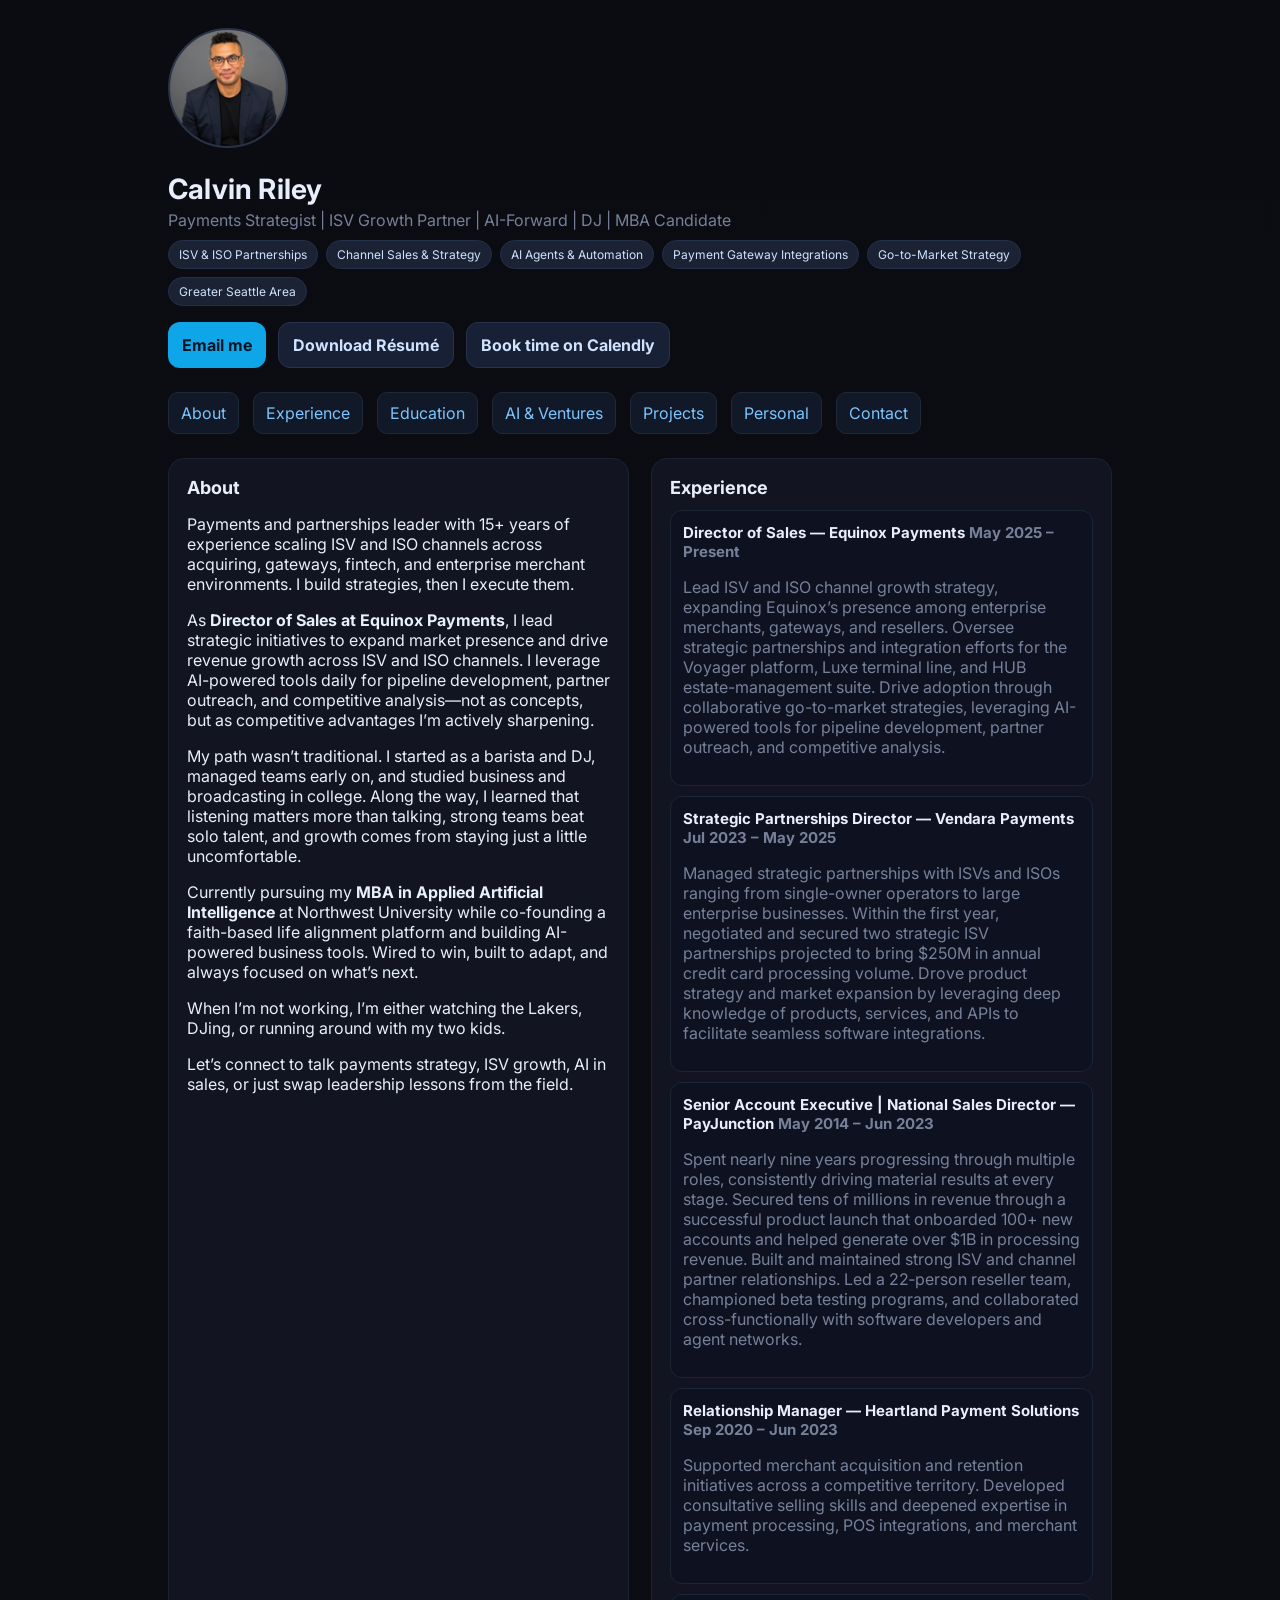
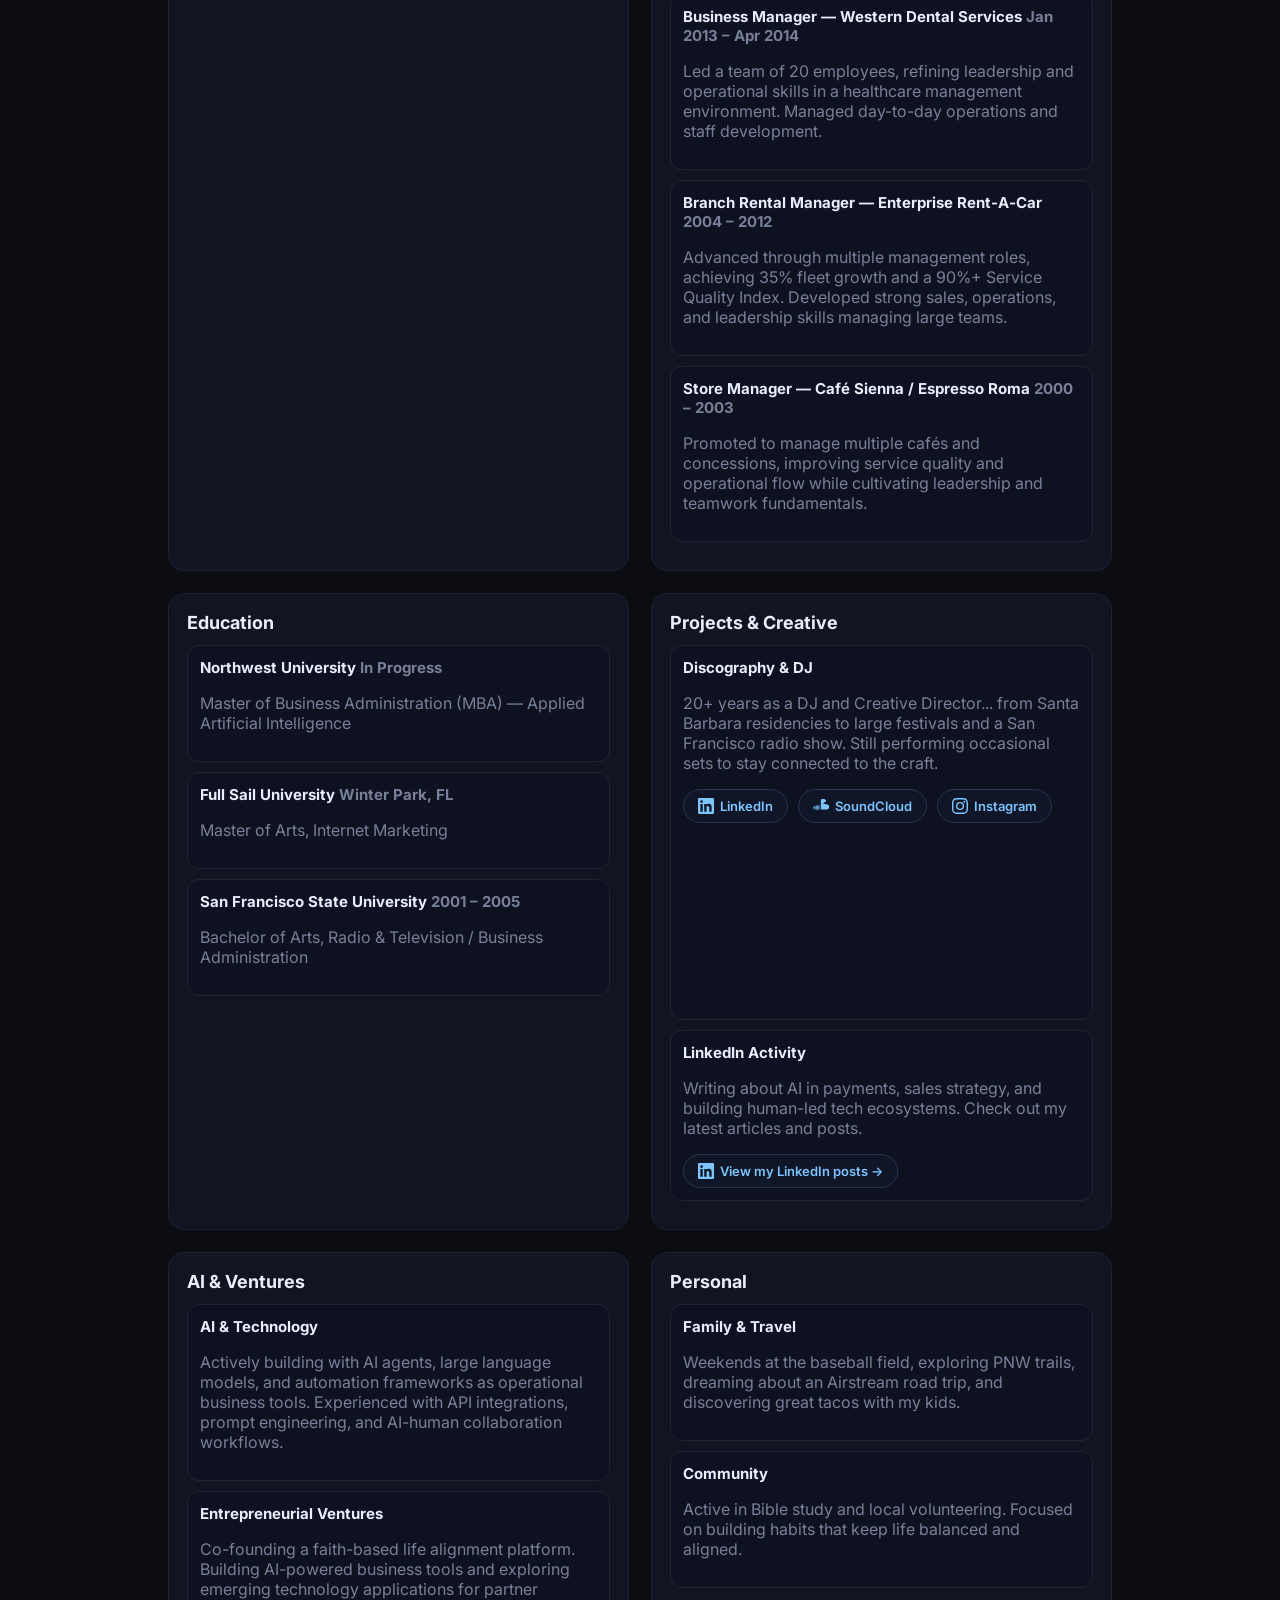
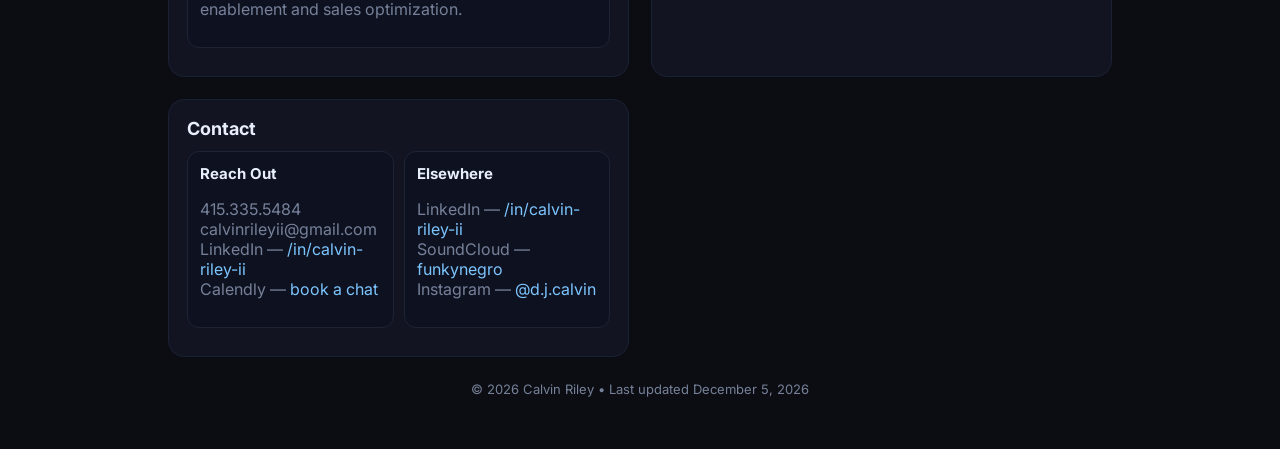
==== index.html @ 9f9dfe7f "Update resume to modern design + repoint download link" ====
<!--
  1️⃣  Download Files:
        • index.html (this file)
        • Calvin Headshot.JPG
        • Calvin Riley CV.docx

  2️⃣  Log in to GoDaddy:
        • Go to https://www.godaddy.com → My Products → locate your domain (calvinrileyii.com).

  3️⃣  Upload Files via File Manager:
        • Under Web Hosting, click Manage → cPanel Admin → File Manager.
        • Navigate to `public_html/`.
        • Upload index.html, the headshot image, and CV file there.
        • Ensure index.html is in the root (not inside a folder).

  4️⃣  Test Your Site:
        • Visit https://calvinrileyii.com
        • If it doesn't load immediately, clear browser cache or wait up to 15 minutes for DNS refresh.

  5️⃣  (Optional) If you're using a website builder or external host like Netlify or GitHub Pages:
        • In GoDaddy DNS settings, set your A record to the host IP or CNAME provided by that platform.

  6️⃣  Future Edits:
        • Re-upload a new index.html file to public_html to update the site.
        • The footer's "Last Updated" date will automatically refresh.

  7️⃣  Troubleshooting:
        • If you see a directory listing or 403 error, check that your homepage file is named exactly `index.html`.
        • If images don't appear, verify file names match (case-sensitive).
-->
<!doctype html>
<html lang="en">
<head>
  <meta charset="utf-8" />
  <meta name="viewport" content="width=device-width, initial-scale=1" />
  <title>Calvin Riley — Personal Site</title>
  <meta name="description" content="Calvin Riley — partnerships, payments, people-first leadership, and creative pursuits." />
  <link rel="preconnect" href="https://fonts.googleapis.com">
  <link rel="preconnect" href="https://fonts.gstatic.com" crossorigin>
  <link href="https://fonts.googleapis.com/css2?family=Inter:wght@300;400;600;800&display=swap" rel="stylesheet">
  <style>
    :root{--bg:#0b0d12;--card:#121521;--muted:#768199;--text:#e8eefc;--accent:#7cc5ff;--chip:#1b2233}
    *{box-sizing:border-box}
    html,body{margin:0}
    body{font-family:Inter,system-ui,Segoe UI,Roboto,Helvetica,Arial,sans-serif;background:linear-gradient(180deg,#0a0c11,#0b0d12 30%,#0b0d12 100%);color:var(--text)}
    a{color:var(--accent);text-decoration:none}
    a:hover{text-decoration:underline}
    .wrap{max-width:1000px;margin:0 auto;padding:28px}
    header{display:flex;gap:24px;align-items:center;flex-wrap:wrap}
    .avatar{width:120px;height:120px;border-radius:50%;background:#222 url('Calvin Headshot.JPG') center/cover no-repeat;border:2px solid #2a3247}
    h1{font-size:28px;margin:0 0 4px 0;letter-spacing:0.2px}
    .tagline{color:var(--muted);margin:0}
    .chips{margin-top:10px;display:flex;flex-wrap:wrap;gap:8px}
    .chip{background:var(--chip);border:1px solid #24304a;color:#cfe2ff;padding:6px 10px;border-radius:999px;font-size:12px}
    nav{margin:24px 0 0 0;display:flex;gap:14px;flex-wrap:wrap}
    nav a{padding:10px 12px;border-radius:10px;background:#111827;border:1px solid #1f2937}
    main{display:grid;grid-template-columns:1fr 1fr;gap:22px;margin-top:24px}
    @media(max-width:900px){main{grid-template-columns:1fr}}
    section{background:var(--card);border:1px solid #1a2234;border-radius:16px;padding:18px}
    section h2{font-size:18px;margin:0 0 12px 0}
    .item{padding:12px;border-radius:12px;border:1px solid #1c2436;background:#0e1220;margin-bottom:10px}
    .item h3{margin:0 0 6px 0;font-size:15px}
    .muted{color:var(--muted)}
    .grid-2{display:grid;grid-template-columns:1fr 1fr;gap:10px}
    .cta{display:flex;flex-wrap:wrap;gap:12px;margin-top:16px}
    .btn{display:inline-flex;align-items:center;gap:8px;padding:12px 14px;border-radius:12px;background:#0ea5e9;border:0;color:#06121d;font-weight:700;cursor:pointer}
    .btn.secondary{background:#172035;color:#cfe2ff;border:1px solid #27334c}
    footer{margin:24px 0;color:var(--muted);text-align:center;font-size:13px}
    .link-list{display:flex;flex-wrap:wrap;gap:10px;margin-top:10px}
    .pill{background:#0f1628;border:1px solid #27334c;padding:8px 10px;border-radius:999px}
    .social-links{display:flex;flex-wrap:wrap;gap:10px;margin-top:12px}
    .social-links a{display:inline-flex;align-items:center;gap:6px;background:#0f1628;border:1px solid #27334c;padding:8px 14px;border-radius:999px;font-size:13px;font-weight:600;transition:border-color .2s}
    .social-links a:hover{border-color:var(--accent);text-decoration:none}
    .soundcloud-embed{margin-top:14px;border-radius:12px;overflow:hidden}
  </style>
</head>
<body>
<div class="wrap">
  <header>
    <div class="avatar" aria-hidden="true"></div>
    <div>
      <h1>Calvin Riley</h1>
      <p class="tagline">Payments Strategist | ISV Growth Partner | AI-Forward | DJ | MBA Candidate</p>
      <div class="chips">
        <span class="chip">ISV & ISO Partnerships</span>
        <span class="chip">Channel Sales & Strategy</span>
        <span class="chip">AI Agents & Automation</span>
        <span class="chip">Payment Gateway Integrations</span>
        <span class="chip">Go-to-Market Strategy</span>
        <span class="chip">Greater Seattle Area</span>
      </div>
      <div class="cta">
        <a class="btn" href="mailto:calvinrileyii@gmail.com">Email me</a>
        <a class="btn secondary" href="Calvin_Riley_II_Resume.pdf" download>Download R&eacute;sum&eacute;</a>
        <a class="btn secondary" href="https://calendly.com/calvin-riley" target="_blank" rel="noopener">Book time on Calendly</a>
      </div>
    </div>
  </header>

  <nav>
    <a href="#about">About</a>
    <a href="#experience">Experience</a>
    <a href="#education">Education</a>
    <a href="#ai-ventures">AI & Ventures</a>
    <a href="#projects">Projects</a>
    <a href="#personal">Personal</a>
    <a href="#contact">Contact</a>
  </nav>

  <main>

    <section id="about">
      <h2>About</h2>
      <p>Payments and partnerships leader with 15+ years of experience scaling ISV and ISO channels across acquiring, gateways, fintech, and enterprise merchant environments. I build strategies, then I execute them.</p>
      <p>As <strong>Director of Sales at Equinox Payments</strong>, I lead strategic initiatives to expand market presence and drive revenue growth across ISV and ISO channels. I leverage AI-powered tools daily for pipeline development, partner outreach, and competitive analysis&mdash;not as concepts, but as competitive advantages I&rsquo;m actively sharpening.</p>
      <p>My path wasn&rsquo;t traditional. I started as a barista and DJ, managed teams early on, and studied business and broadcasting in college. Along the way, I learned that listening matters more than talking, strong teams beat solo talent, and growth comes from staying just a little uncomfortable.</p>
      <p>Currently pursuing my <strong>MBA in Applied Artificial Intelligence</strong> at Northwest University while co-founding a faith-based life alignment platform and building AI-powered business tools. Wired to win, built to adapt, and always focused on what&rsquo;s next.</p>
      <p>When I&rsquo;m not working, I&rsquo;m either watching the Lakers, DJing, or running around with my two kids.</p>
      <p>Let&rsquo;s connect to talk payments strategy, ISV growth, AI in sales, or just swap leadership lessons from the field.</p>
    </section>

    <section id="experience">
      <h2>Experience</h2>
      <div class="item">
        <h3>Director of Sales — Equinox Payments <span class="muted">May 2025 – Present</span></h3>
        <p class="muted">Lead ISV and ISO channel growth strategy, expanding Equinox&rsquo;s presence among enterprise merchants, gateways, and resellers. Oversee strategic partnerships and integration efforts for the Voyager platform, Luxe terminal line, and HUB estate-management suite. Drive adoption through collaborative go-to-market strategies, leveraging AI-powered tools for pipeline development, partner outreach, and competitive analysis.</p>
      </div>
      <div class="item">
        <h3>Strategic Partnerships Director — Vendara Payments <span class="muted">Jul 2023 – May 2025</span></h3>
        <p class="muted">Managed strategic partnerships with ISVs and ISOs ranging from single-owner operators to large enterprise businesses. Within the first year, negotiated and secured two strategic ISV partnerships projected to bring $250M in annual credit card processing volume. Drove product strategy and market expansion by leveraging deep knowledge of products, services, and APIs to facilitate seamless software integrations.</p>
      </div>
      <div class="item">
        <h3>Senior Account Executive | National Sales Director — PayJunction <span class="muted">May 2014 – Jun 2023</span></h3>
        <p class="muted">Spent nearly nine years progressing through multiple roles, consistently driving material results at every stage. Secured tens of millions in revenue through a successful product launch that onboarded 100+ new accounts and helped generate over $1B in processing revenue. Built and maintained strong ISV and channel partner relationships. Led a 22&#8209;person reseller team, championed beta testing programs, and collaborated cross-functionally with software developers and agent networks.</p>
      </div>
      <div class="item">
        <h3>Relationship Manager — Heartland Payment Solutions <span class="muted">Sep 2020 – Jun 2023</span></h3>
        <p class="muted">Supported merchant acquisition and retention initiatives across a competitive territory. Developed consultative selling skills and deepened expertise in payment processing, POS integrations, and merchant services.</p>
      </div>
      <div class="item">
        <h3>Business Manager — Western Dental Services <span class="muted">Jan 2013 – Apr 2014</span></h3>
        <p class="muted">Led a team of 20 employees, refining leadership and operational skills in a healthcare management environment. Managed day-to-day operations and staff development.</p>
      </div>
      <div class="item">
        <h3>Branch Rental Manager — Enterprise Rent&#8209;A&#8209;Car <span class="muted">2004 – 2012</span></h3>
        <p class="muted">Advanced through multiple management roles, achieving 35% fleet growth and a 90%+ Service Quality Index. Developed strong sales, operations, and leadership skills managing large teams.</p>
      </div>
      <div class="item">
        <h3>Store Manager — Caf&eacute; Sienna / Espresso Roma <span class="muted">2000 – 2003</span></h3>
        <p class="muted">Promoted to manage multiple caf&eacute;s and concessions, improving service quality and operational flow while cultivating leadership and teamwork fundamentals.</p>
      </div>
    </section>

    <section id="education">
      <h2>Education</h2>
      <div class="item">
        <h3>Northwest University <span class="muted">In Progress</span></h3>
        <p class="muted">Master of Business Administration (MBA) &mdash; Applied Artificial Intelligence</p>
      </div>
      <div class="item">
        <h3>Full Sail University <span class="muted">Winter Park, FL</span></h3>
        <p class="muted">Master of Arts, Internet Marketing</p>
      </div>
      <div class="item">
        <h3>San Francisco State University <span class="muted">2001 – 2005</span></h3>
        <p class="muted">Bachelor of Arts, Radio &amp; Television / Business Administration</p>
      </div>
    </section>

    <section id="projects">
      <h2>Projects & Creative</h2>
      <div class="item">
        <h3>Discography & DJ</h3>
        <p class="muted">20+ years as a DJ and Creative Director... from Santa Barbara residencies to large festivals and a San Francisco radio show. Still performing occasional sets to stay connected to the craft.</p>
        <div class="social-links">
          <a href="https://www.linkedin.com/in/calvin-riley-ii/" target="_blank" rel="noopener">
            <svg width="16" height="16" viewBox="0 0 24 24" fill="currentColor"><path d="M20.447 20.452h-3.554v-5.569c0-1.328-.027-3.037-1.852-3.037-1.853 0-2.136 1.445-2.136 2.939v5.667H9.351V9h3.414v1.561h.046c.477-.9 1.637-1.85 3.37-1.85 3.601 0 4.267 2.37 4.267 5.455v6.286zM5.337 7.433a2.062 2.062 0 01-2.063-2.065 2.064 2.064 0 112.063 2.065zm1.782 13.019H3.555V9h3.564v11.452zM22.225 0H1.771C.792 0 0 .774 0 1.729v20.542C0 23.227.792 24 1.771 24h20.451C23.2 24 24 23.227 24 22.271V1.729C24 .774 23.2 0 22.222 0h.003z"/></svg>
            LinkedIn
          </a>
          <a href="https://soundcloud.com/funkynegro" target="_blank" rel="noopener">
            <svg width="16" height="16" viewBox="0 0 24 24" fill="currentColor"><path d="M1.175 12.225c-.051 0-.094.046-.101.1l-.233 2.154.233 2.105c.007.058.05.098.101.098.05 0 .09-.04.099-.098l.255-2.105-.27-2.154c-.009-.06-.05-.1-.1-.1m-.899.828c-.06 0-.091.037-.104.094L0 14.479l.172 1.282c.013.06.045.094.104.094.059 0 .09-.038.104-.094l.194-1.282-.194-1.332c-.014-.057-.045-.094-.104-.094m1.794-1.482c-.06 0-.105.047-.112.105l-.218 2.803.218 2.744c.007.058.052.104.112.104.06 0 .106-.046.116-.104l.246-2.744-.246-2.803c-.01-.058-.056-.105-.116-.105m.871-.468c-.068 0-.114.05-.123.112l-.209 3.271.209 3.157c.009.064.055.112.123.112.068 0 .113-.048.123-.112l.236-3.157-.236-3.271c-.01-.062-.055-.112-.123-.112m.901-.332c-.076 0-.122.052-.128.117l-.2 3.603.2 3.467c.006.07.052.12.128.12.075 0 .12-.05.13-.12l.226-3.467-.226-3.603c-.01-.065-.055-.117-.13-.117m.893-.27c-.083 0-.131.056-.136.124l-.192 3.873.192 3.667c.005.073.053.127.136.127.082 0 .13-.054.138-.127l.218-3.667-.218-3.873c-.008-.068-.056-.124-.138-.124m.912-.167c-.05 0-.095.02-.126.054-.032.033-.051.079-.055.126l-.183 4.04.183 3.802c.004.079.054.137.137.143.04.003.077-.012.107-.042.033-.034.054-.08.058-.132l.207-3.771-.207-4.04c-.004-.052-.025-.098-.058-.132-.03-.03-.067-.048-.107-.048h.044m.947-.045c-.095 0-.172.077-.178.172l-.175 4.085.175 3.834c.006.095.083.172.178.172.094 0 .17-.077.178-.172l.199-3.834-.199-4.085c-.008-.095-.084-.172-.178-.172m.929.049c-.103 0-.183.08-.19.183l-.165 3.853.165 3.79c.007.103.087.183.19.183.103 0 .183-.08.192-.183l.187-3.79-.187-3.853c-.009-.103-.089-.183-.192-.183m.921.042c-.11 0-.195.085-.2.195l-.157 3.811.157 3.747c.005.11.09.195.2.195s.195-.085.203-.195l.178-3.747-.178-3.811c-.008-.11-.093-.195-.203-.195m.913.139c-.118 0-.208.09-.214.207l-.148 3.672.148 3.705c.006.118.096.21.214.21.117 0 .207-.09.215-.21l.168-3.705-.168-3.672c-.008-.117-.098-.207-.215-.207m5.604-2.119c-.255 0-.503.028-.743.083C22.703 4.552 19.297 1.6 15.32 1.6c-1.074 0-2.125.25-3.075.695-.356.168-.45.34-.453.672v13.478c.003.34.267.625.607.645h8.574c2.07 0 3.748-1.678 3.748-3.748 0-2.072-1.678-3.748-3.748-3.748"/></svg>
            SoundCloud
          </a>
          <a href="https://www.instagram.com/d.j.calvin/" target="_blank" rel="noopener">
            <svg width="16" height="16" viewBox="0 0 24 24" fill="currentColor"><path d="M12 2.163c3.204 0 3.584.012 4.85.07 3.252.148 4.771 1.691 4.919 4.919.058 1.265.069 1.645.069 4.849 0 3.205-.012 3.584-.069 4.849-.149 3.225-1.664 4.771-4.919 4.919-1.266.058-1.644.07-4.85.07-3.204 0-3.584-.012-4.849-.07-3.26-.149-4.771-1.699-4.919-4.92-.058-1.265-.07-1.644-.07-4.849 0-3.204.013-3.583.07-4.849.149-3.227 1.664-4.771 4.919-4.919 1.266-.057 1.645-.069 4.849-.069zM12 0C8.741 0 8.333.014 7.053.072 2.695.272.273 2.69.073 7.052.014 8.333 0 8.741 0 12c0 3.259.014 3.668.072 4.948.2 4.358 2.618 6.78 6.98 6.98C8.333 23.986 8.741 24 12 24c3.259 0 3.668-.014 4.948-.072 4.354-.2 6.782-2.618 6.979-6.98.059-1.28.073-1.689.073-4.948 0-3.259-.014-3.667-.072-4.947-.196-4.354-2.617-6.78-6.979-6.98C15.668.014 15.259 0 12 0zm0 5.838a6.162 6.162 0 100 12.324 6.162 6.162 0 000-12.324zM12 16a4 4 0 110-8 4 4 0 010 8zm6.406-11.845a1.44 1.44 0 100 2.881 1.44 1.44 0 000-2.881z"/></svg>
            Instagram
          </a>
        </div>
        <div class="soundcloud-embed">
          <iframe width="100%" height="166" scrolling="no" frameborder="no" allow="autoplay"
            src="https://w.soundcloud.com/player/?url=https%3A//soundcloud.com/funkynegro&color=%237cc5ff&auto_play=false&hide_related=true&show_comments=false&show_user=true&show_reposts=false&show_teaser=false"
            loading="lazy"></iframe>
        </div>
      </div>
      <div class="item">
        <h3>LinkedIn Activity</h3>
        <p class="muted">Writing about AI in payments, sales strategy, and building human-led tech ecosystems. Check out my latest articles and posts.</p>
        <div class="social-links">
          <a href="https://www.linkedin.com/in/calvin-riley-ii/recent-activity/all/" target="_blank" rel="noopener">
            <svg width="16" height="16" viewBox="0 0 24 24" fill="currentColor"><path d="M20.447 20.452h-3.554v-5.569c0-1.328-.027-3.037-1.852-3.037-1.853 0-2.136 1.445-2.136 2.939v5.667H9.351V9h3.414v1.561h.046c.477-.9 1.637-1.85 3.37-1.85 3.601 0 4.267 2.37 4.267 5.455v6.286zM5.337 7.433a2.062 2.062 0 01-2.063-2.065 2.064 2.064 0 112.063 2.065zm1.782 13.019H3.555V9h3.564v11.452zM22.225 0H1.771C.792 0 0 .774 0 1.729v20.542C0 23.227.792 24 1.771 24h20.451C23.2 24 24 23.227 24 22.271V1.729C24 .774 23.2 0 22.222 0h.003z"/></svg>
            View my LinkedIn posts &rarr;
          </a>
        </div>
      </div>
    </section>

    <section id="ai-ventures">
      <h2>AI & Ventures</h2>
      <div class="item">
        <h3>AI & Technology</h3>
        <p class="muted">Actively building with AI agents, large language models, and automation frameworks as operational business tools. Experienced with API integrations, prompt engineering, and AI-human collaboration workflows.</p>
      </div>
      <div class="item">
        <h3>Entrepreneurial Ventures</h3>
        <p class="muted">Co-founding a faith-based life alignment platform. Building AI-powered business tools and exploring emerging technology applications for partner enablement and sales optimization.</p>
      </div>
    </section>

    <section id="personal">
      <h2>Personal</h2>
      <div class="item">
        <h3>Family & Travel</h3>
        <p class="muted">Weekends at the baseball field, exploring PNW trails, dreaming about an Airstream road trip, and discovering great tacos with my kids.</p>
      </div>
      <div class="item">
        <h3>Community</h3>
        <p class="muted">Active in Bible study and local volunteering. Focused on building habits that keep life balanced and aligned.</p>
      </div>
    </section>

    <section id="contact">
      <h2>Contact</h2>
      <div class="grid-2">
        <div class="item">
          <h3>Reach Out</h3>
          <p class="muted">415.335.5484<br>calvinrileyii@gmail.com<br>LinkedIn — <a href="https://www.linkedin.com/in/calvin-riley-ii/" target="_blank">/in/calvin-riley-ii</a><br>Calendly — <a href="https://calendly.com/calvin-riley" target="_blank">book a chat</a></p>
        </div>
        <div class="item">
          <h3>Elsewhere</h3>
          <p class="muted">
            LinkedIn — <a href="https://www.linkedin.com/in/calvin-riley-ii/" target="_blank">/in/calvin-riley-ii</a><br>
            SoundCloud — <a href="https://soundcloud.com/funkynegro" target="_blank">funkynegro</a><br>
            Instagram — <a href="https://www.instagram.com/d.j.calvin/" target="_blank">@d.j.calvin</a>
          </p>
        </div>
      </div>
    </section>
  </main>

  <footer>&copy; <span id="year"></span> Calvin Riley &bull; Last updated <span id="updated"></span></footer>
</div>
<script>
  document.getElementById('year').textContent=new Date().getFullYear();
  const date=new Date();
  const opts={year:'numeric',month:'long',day:'numeric'};
  document.getElementById('updated').textContent=date.toLocaleDateString(undefined,opts);
</script>
</body>
</html>
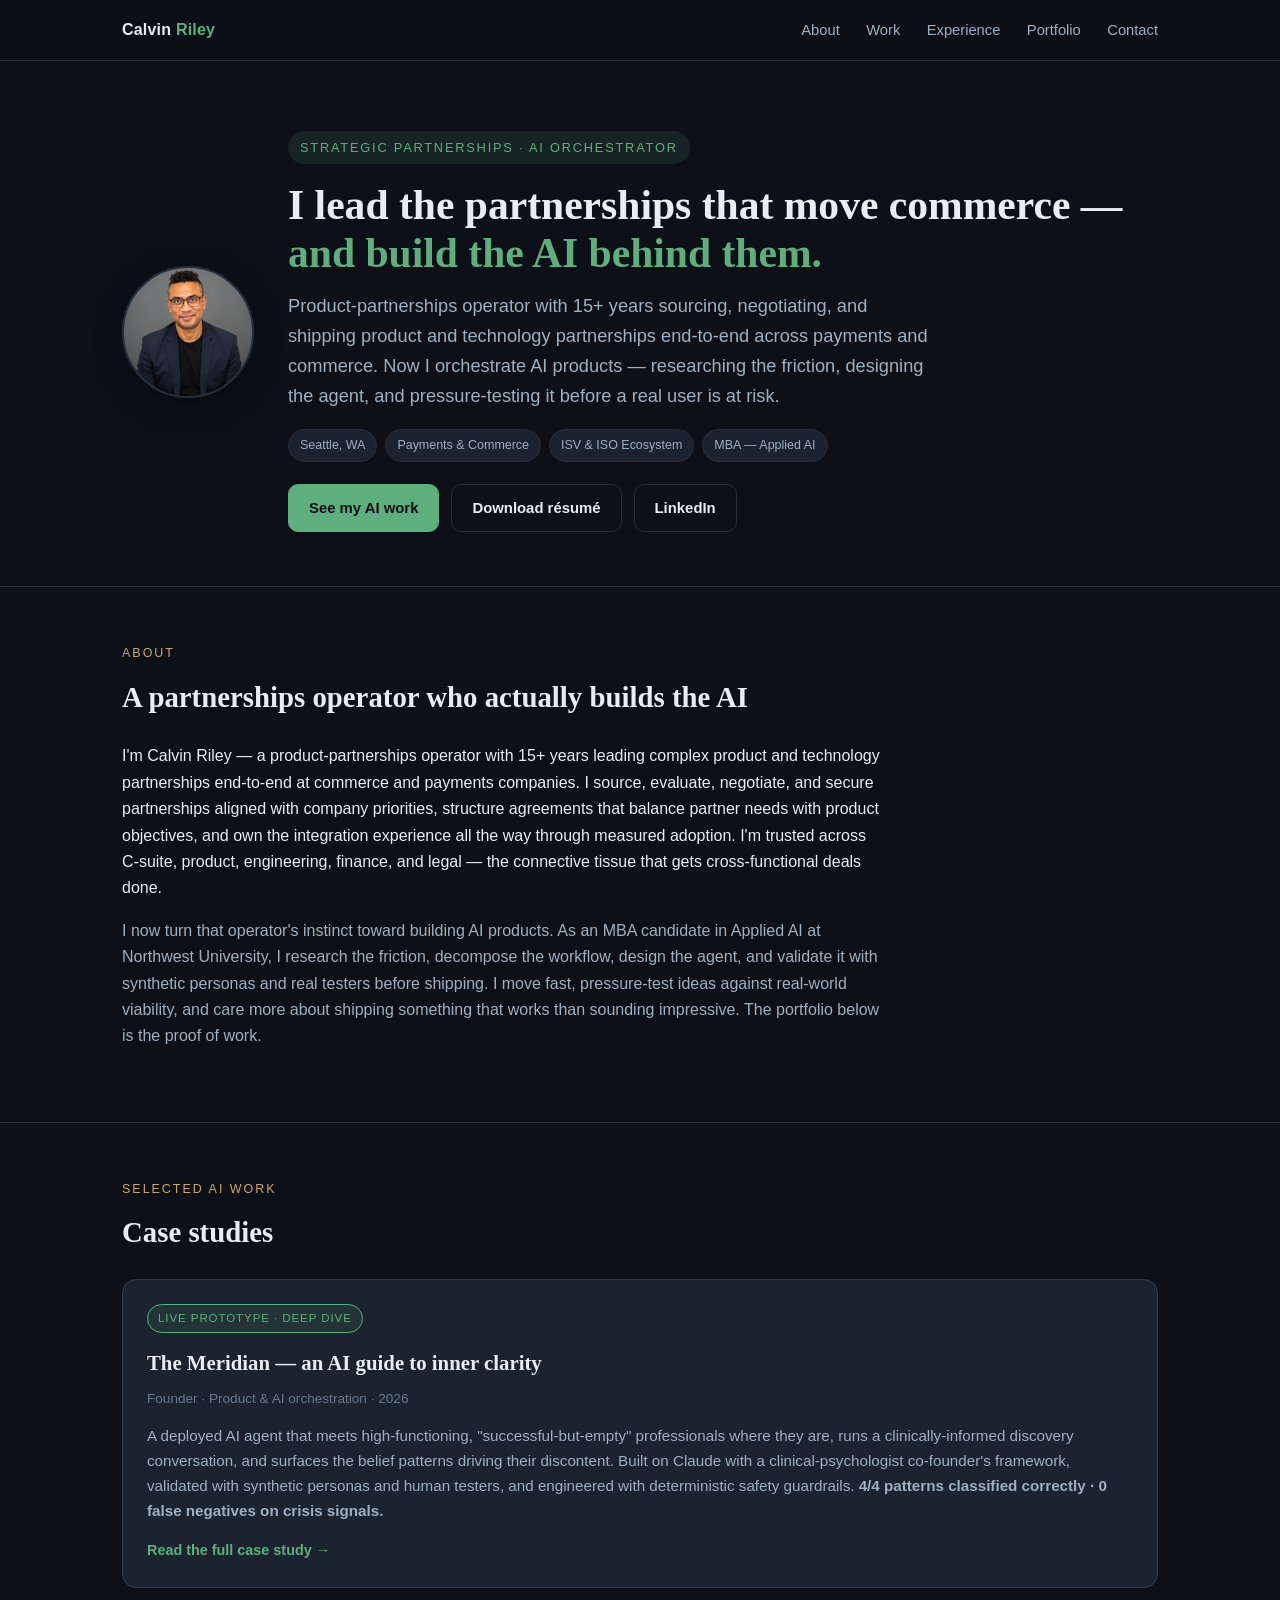
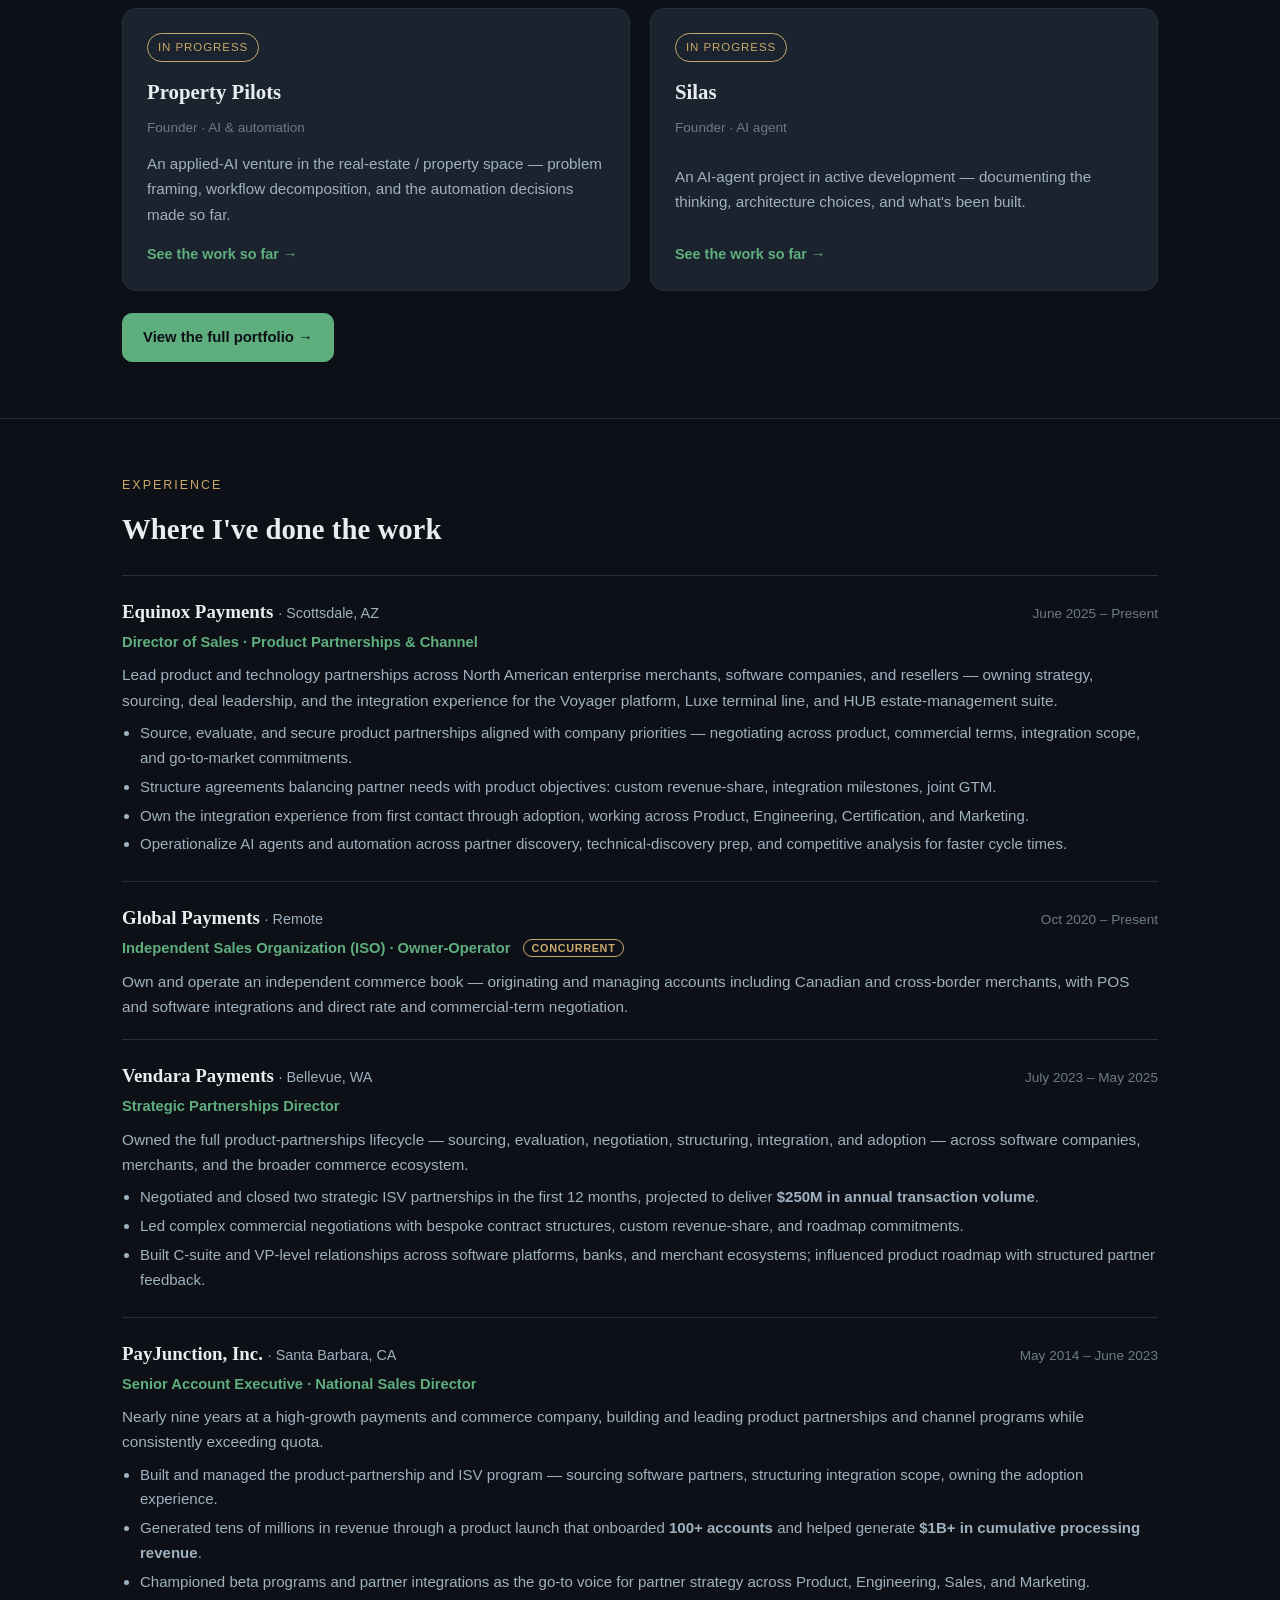
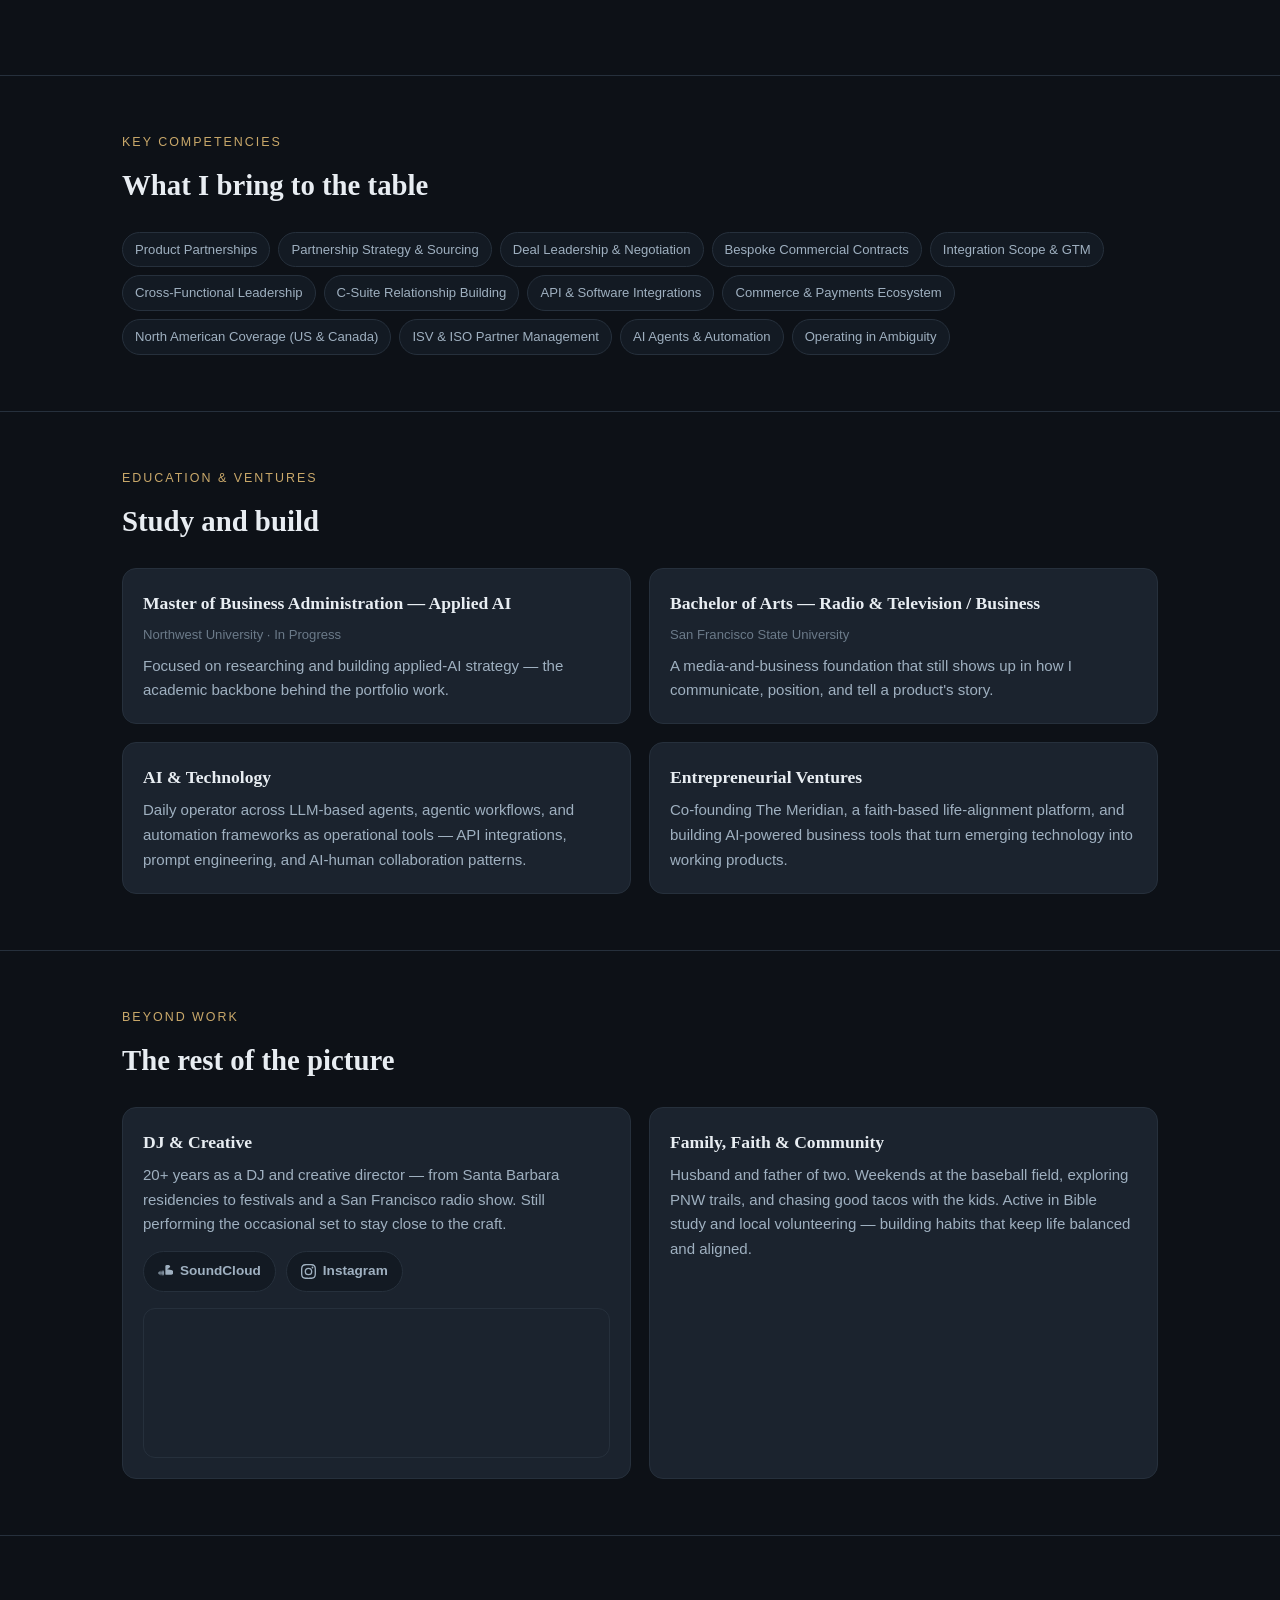
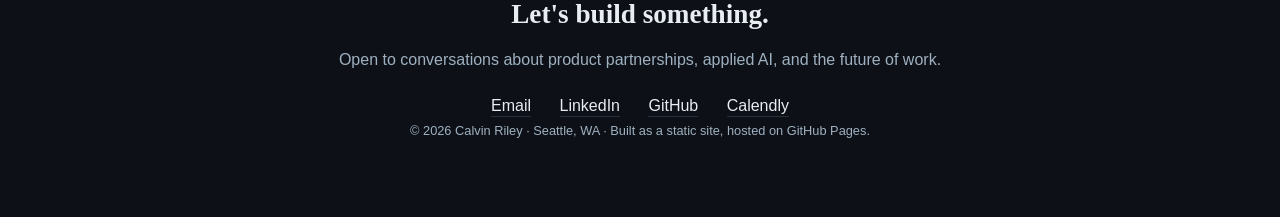
==== commit 828d67d7: "CHANGES" ====
--- a/index.html
+++ b/index.html
@@ -1,259 +1,401 @@
-<!--
-  1️⃣  Download Files:
-        • index.html (this file)
-        • Calvin Headshot.JPG
-        • Calvin Riley CV.docx
-
-  2️⃣  Log in to GoDaddy:
-        • Go to https://www.godaddy.com → My Products → locate your domain (calvinrileyii.com).
-
-  3️⃣  Upload Files via File Manager:
-        • Under Web Hosting, click Manage → cPanel Admin → File Manager.
-        • Navigate to `public_html/`.
-        • Upload index.html, the headshot image, and CV file there.
-        • Ensure index.html is in the root (not inside a folder).
-
-  4️⃣  Test Your Site:
-        • Visit https://calvinrileyii.com
-        • If it doesn't load immediately, clear browser cache or wait up to 15 minutes for DNS refresh.
-
-  5️⃣  (Optional) If you're using a website builder or external host like Netlify or GitHub Pages:
-        • In GoDaddy DNS settings, set your A record to the host IP or CNAME provided by that platform.
-
-  6️⃣  Future Edits:
-        • Re-upload a new index.html file to public_html to update the site.
-        • The footer's "Last Updated" date will automatically refresh.
-
-  7️⃣  Troubleshooting:
-        • If you see a directory listing or 403 error, check that your homepage file is named exactly `index.html`.
-        • If images don't appear, verify file names match (case-sensitive).
--->
 <!doctype html>
 <html lang="en">
 <head>
   <meta charset="utf-8" />
   <meta name="viewport" content="width=device-width, initial-scale=1" />
-  <title>Calvin Riley — Personal Site</title>
-  <meta name="description" content="Calvin Riley — partnerships, payments, people-first leadership, and creative pursuits." />
-  <link rel="preconnect" href="https://fonts.googleapis.com">
-  <link rel="preconnect" href="https://fonts.gstatic.com" crossorigin>
-  <link href="https://fonts.googleapis.com/css2?family=Inter:wght@300;400;600;800&display=swap" rel="stylesheet">
+  <title>Calvin Riley — Strategic Partnerships &amp; AI Orchestrator</title>
+  <meta name="description" content="Calvin Riley — product partnerships operator in payments &amp; commerce and AI product orchestrator. 15+ years sourcing, negotiating, and shipping partnerships — now building evaluated AI products." />
+
+  <!-- Open Graph / social -->
+  <meta property="og:title" content="Calvin Riley — Strategic Partnerships &amp; AI Orchestrator" />
+  <meta property="og:description" content="Product partnerships operator in payments &amp; commerce. AI product orchestrator. I source, negotiate, and ship partnerships — and build the AI behind them." />
+  <meta property="og:type" content="website" />
+
   <style>
-    :root{--bg:#0b0d12;--card:#121521;--muted:#768199;--text:#e8eefc;--accent:#7cc5ff;--chip:#1b2233}
+    /* ============================================================
+       Calvin Riley — homepage
+       Design system shared with /portfolio/ (forest + gold, dark slate).
+       Static, no build step (GitHub Pages friendly).
+       ============================================================ */
+    :root{
+      --bg:#0d1117; --bg-2:#131a23; --bg-3:#1b232e; --border:#26303c;
+      --text:#e8edf2; --text-dim:#9fb0c0; --text-faint:#6b7a89;
+      --accent:#5fae7e; --accent-2:#c9a86a; --accent-soft:rgba(95,174,126,0.12);
+      --maxw:1080px; --radius:14px; --shadow:0 8px 30px rgba(0,0,0,.35);
+      --font-head:"Georgia","Times New Roman",serif;
+      --font-body:-apple-system,BlinkMacSystemFont,"Segoe UI",Inter,Roboto,Helvetica,Arial,sans-serif;
+    }
     *{box-sizing:border-box}
-    html,body{margin:0}
-    body{font-family:Inter,system-ui,Segoe UI,Roboto,Helvetica,Arial,sans-serif;background:linear-gradient(180deg,#0a0c11,#0b0d12 30%,#0b0d12 100%);color:var(--text)}
+    html{scroll-behavior:smooth}
+    body{margin:0;background:var(--bg);color:var(--text);font-family:var(--font-body);line-height:1.65;-webkit-font-smoothing:antialiased}
     a{color:var(--accent);text-decoration:none}
     a:hover{text-decoration:underline}
-    .wrap{max-width:1000px;margin:0 auto;padding:28px}
-    header{display:flex;gap:24px;align-items:center;flex-wrap:wrap}
-    .avatar{width:120px;height:120px;border-radius:50%;background:#222 url('Calvin Headshot.JPG') center/cover no-repeat;border:2px solid #2a3247}
-    h1{font-size:28px;margin:0 0 4px 0;letter-spacing:0.2px}
-    .tagline{color:var(--muted);margin:0}
-    .chips{margin-top:10px;display:flex;flex-wrap:wrap;gap:8px}
-    .chip{background:var(--chip);border:1px solid #24304a;color:#cfe2ff;padding:6px 10px;border-radius:999px;font-size:12px}
-    nav{margin:24px 0 0 0;display:flex;gap:14px;flex-wrap:wrap}
-    nav a{padding:10px 12px;border-radius:10px;background:#111827;border:1px solid #1f2937}
-    main{display:grid;grid-template-columns:1fr 1fr;gap:22px;margin-top:24px}
-    @media(max-width:900px){main{grid-template-columns:1fr}}
-    section{background:var(--card);border:1px solid #1a2234;border-radius:16px;padding:18px}
-    section h2{font-size:18px;margin:0 0 12px 0}
-    .item{padding:12px;border-radius:12px;border:1px solid #1c2436;background:#0e1220;margin-bottom:10px}
-    .item h3{margin:0 0 6px 0;font-size:15px}
-    .muted{color:var(--muted)}
-    .grid-2{display:grid;grid-template-columns:1fr 1fr;gap:10px}
-    .cta{display:flex;flex-wrap:wrap;gap:12px;margin-top:16px}
-    .btn{display:inline-flex;align-items:center;gap:8px;padding:12px 14px;border-radius:12px;background:#0ea5e9;border:0;color:#06121d;font-weight:700;cursor:pointer}
-    .btn.secondary{background:#172035;color:#cfe2ff;border:1px solid #27334c}
-    footer{margin:24px 0;color:var(--muted);text-align:center;font-size:13px}
-    .link-list{display:flex;flex-wrap:wrap;gap:10px;margin-top:10px}
-    .pill{background:#0f1628;border:1px solid #27334c;padding:8px 10px;border-radius:999px}
-    .social-links{display:flex;flex-wrap:wrap;gap:10px;margin-top:12px}
-    .social-links a{display:inline-flex;align-items:center;gap:6px;background:#0f1628;border:1px solid #27334c;padding:8px 14px;border-radius:999px;font-size:13px;font-weight:600;transition:border-color .2s}
-    .social-links a:hover{border-color:var(--accent);text-decoration:none}
-    .soundcloud-embed{margin-top:14px;border-radius:12px;overflow:hidden}
+    .wrap{max-width:var(--maxw);margin:0 auto;padding:0 22px}
+
+    /* Nav */
+    .nav{position:sticky;top:0;z-index:50;background:rgba(13,17,23,.85);backdrop-filter:blur(10px);border-bottom:1px solid var(--border)}
+    .nav .wrap{display:flex;align-items:center;justify-content:space-between;height:60px}
+    .nav .brand{font-weight:700;letter-spacing:.2px;color:var(--text)}
+    .nav .brand span{color:var(--accent)}
+    .nav .links a{color:var(--text-dim);margin-left:22px;font-size:.92rem}
+    .nav .links a:hover{color:var(--text);text-decoration:none}
+    @media(max-width:640px){.nav .links a{margin-left:14px;font-size:.8rem}}
+
+    /* Hero */
+    .hero{padding:70px 0 54px;border-bottom:1px solid var(--border)}
+    .hero .row{display:flex;gap:34px;align-items:center;flex-wrap:wrap}
+    .hero .avatar{width:132px;height:132px;border-radius:50%;flex:0 0 auto;
+      background:#222 url('Calvin Headshot.JPG') center/cover no-repeat;border:2px solid var(--border);box-shadow:var(--shadow)}
+    .hero .intro{flex:1 1 380px;min-width:280px}
+    .eyebrow{display:inline-block;font-size:.8rem;letter-spacing:.14em;text-transform:uppercase;color:var(--accent);background:var(--accent-soft);padding:6px 12px;border-radius:999px;margin-bottom:18px}
+    .hero h1{font-family:var(--font-head);font-size:2.6rem;line-height:1.14;margin:0 0 14px}
+    .hero h1 .hl{color:var(--accent)}
+    .hero .lead{font-size:1.14rem;color:var(--text-dim);max-width:640px;margin:0 0 18px}
+    .meta{display:flex;flex-wrap:wrap;gap:8px;margin:0 0 22px}
+    .meta .chip{background:var(--bg-3);border:1px solid var(--border);color:var(--text-dim);padding:5px 11px;border-radius:999px;font-size:.78rem}
+    .cta-row{display:flex;gap:12px;flex-wrap:wrap}
+    @media(max-width:640px){.hero h1{font-size:2rem}.hero .avatar{width:104px;height:104px}}
+
+    .btn{display:inline-block;padding:11px 20px;border-radius:10px;font-weight:600;font-size:.93rem;border:1px solid var(--accent);color:#0d1117;background:var(--accent);transition:transform .08s ease,background .2s}
+    .btn:hover{text-decoration:none;transform:translateY(-1px);background:#6fbf8d}
+    .btn.ghost{background:transparent;color:var(--text);border-color:var(--border)}
+    .btn.ghost:hover{border-color:var(--accent);background:var(--accent-soft)}
+
+    /* Sections */
+    section{padding:56px 0;border-bottom:1px solid var(--border)}
+    .section-label{font-size:.78rem;letter-spacing:.16em;text-transform:uppercase;color:var(--accent-2);margin:0 0 10px}
+    h2.sec{font-family:var(--font-head);font-size:1.8rem;margin:0 0 22px}
+    p{color:var(--text)}
+    .muted{color:var(--text-dim)}
+    .maxread{max-width:760px}
+
+    /* Selected work / cards */
+    .projects{display:grid;grid-template-columns:1fr 1fr;gap:20px;margin-top:6px}
+    .card{background:var(--bg-3);border:1px solid var(--border);border-radius:var(--radius);padding:24px;display:flex;flex-direction:column;transition:border-color .2s,transform .08s}
+    .card:hover{border-color:var(--accent);transform:translateY(-2px);text-decoration:none}
+    .card .tag{align-self:flex-start;font-size:.72rem;letter-spacing:.08em;text-transform:uppercase;padding:4px 10px;border-radius:999px;margin-bottom:13px;border:1px solid var(--border);color:var(--text-dim)}
+    .card .tag.live{color:var(--accent);border-color:var(--accent);background:var(--accent-soft)}
+    .card .tag.progress{color:var(--accent-2);border-color:var(--accent-2)}
+    .card h3{font-family:var(--font-head);margin:0 0 8px;font-size:1.3rem;color:var(--text)}
+    .card .role{color:var(--text-faint);font-size:.85rem;margin:0 0 12px}
+    .card p{color:var(--text-dim);font-size:.95rem;margin:0 0 16px;flex-grow:1}
+    .card .more{color:var(--accent);font-weight:600;font-size:.9rem}
+    .card.flagship{grid-column:1 / -1;border-color:#33404e}
+    .work-cta{margin-top:22px}
+    @media(max-width:760px){.projects{grid-template-columns:1fr}}
+
+    /* Experience */
+    .item{padding:20px 0;border-top:1px solid var(--border)}
+    .item:first-child{border-top:none}
+    .item .top{display:flex;justify-content:space-between;gap:14px;flex-wrap:wrap;align-items:baseline}
+    .item h3{font-family:var(--font-head);font-size:1.18rem;margin:0;color:var(--text)}
+    .item .when{color:var(--text-faint);font-size:.85rem;white-space:nowrap}
+    .item .role{color:var(--accent);font-size:.92rem;margin:3px 0 8px;font-weight:600}
+    .item .role .concurrent{color:var(--accent-2);border:1px solid var(--accent-2);border-radius:999px;font-size:.68rem;text-transform:uppercase;letter-spacing:.06em;padding:2px 8px;margin-left:8px;font-weight:600;vertical-align:middle}
+    .item p{color:var(--text-dim);font-size:.96rem;margin:0}
+    .item ul{margin:8px 0 0;padding-left:18px}
+    .item li{color:var(--text-dim);font-size:.94rem;margin:4px 0}
+
+    /* Two-column blocks (education, ventures, personal, contact) */
+    .grid2{display:grid;grid-template-columns:1fr 1fr;gap:18px}
+    @media(max-width:760px){.grid2{grid-template-columns:1fr}}
+    .panel{background:var(--bg-3);border:1px solid var(--border);border-radius:var(--radius);padding:20px}
+    .panel h3{font-family:var(--font-head);font-size:1.1rem;margin:0 0 6px;color:var(--text)}
+    .panel p{color:var(--text-dim);font-size:.94rem;margin:0}
+    .panel .when{color:var(--text-faint);font-size:.82rem}
+
+    /* Competency chips */
+    .chips{display:flex;flex-wrap:wrap;gap:8px;margin-top:6px}
+    .chips .c{background:var(--bg-2);border:1px solid var(--border);color:var(--text-dim);padding:6px 12px;border-radius:999px;font-size:.82rem}
+
+    /* Social */
+    .social{display:flex;flex-wrap:wrap;gap:10px;margin-top:14px}
+    .social a{display:inline-flex;align-items:center;gap:7px;background:var(--bg-2);border:1px solid var(--border);color:var(--text-dim);padding:8px 14px;border-radius:999px;font-size:.85rem;font-weight:600;transition:border-color .2s,color .2s}
+    .social a:hover{border-color:var(--accent);color:var(--text);text-decoration:none}
+    .social svg{width:15px;height:15px;fill:currentColor}
+    .sc-embed{margin-top:16px;border-radius:12px;overflow:hidden;border:1px solid var(--border)}
+
+    /* Footer */
+    .footer{padding:56px 0;text-align:center}
+    .footer h2{font-family:var(--font-head);font-size:1.7rem;margin:0 0 10px}
+    .footer p{color:var(--text-dim);margin:0 0 20px}
+    .footer .contacts a{color:var(--text);margin:0 12px;border-bottom:1px solid var(--border);padding-bottom:2px}
+    .footer .contacts a:hover{color:var(--accent);border-color:var(--accent);text-decoration:none}
+    .tiny{color:var(--text-faint);font-size:.8rem;margin-top:26px}
   </style>
 </head>
 <body>
-<div class="wrap">
-  <header>
-    <div class="avatar" aria-hidden="true"></div>
-    <div>
-      <h1>Calvin Riley</h1>
-      <p class="tagline">Payments Strategist | ISV Growth Partner | AI-Forward | DJ | MBA Candidate</p>
+
+  <!-- NAV -->
+  <nav class="nav">
+    <div class="wrap">
+      <div class="brand">Calvin <span>Riley</span></div>
+      <div class="links">
+        <a href="#about">About</a>
+        <a href="#work">Work</a>
+        <a href="#experience">Experience</a>
+        <a href="portfolio/index.html">Portfolio</a>
+        <a href="#contact">Contact</a>
+      </div>
+    </div>
+  </nav>
+
+  <!-- HERO -->
+  <header class="hero">
+    <div class="wrap">
+      <div class="row">
+        <div class="avatar" aria-hidden="true"></div>
+        <div class="intro">
+          <span class="eyebrow">Strategic Partnerships · AI Orchestrator</span>
+          <h1>I lead the partnerships that move commerce — <span class="hl">and build the AI behind them.</span></h1>
+          <p class="lead">
+            Product-partnerships operator with 15+ years sourcing, negotiating, and shipping product and technology
+            partnerships end-to-end across payments and commerce. Now I orchestrate AI products — researching the
+            friction, designing the agent, and pressure-testing it before a real user is at risk.
+          </p>
+          <div class="meta">
+            <span class="chip">Seattle, WA</span>
+            <span class="chip">Payments &amp; Commerce</span>
+            <span class="chip">ISV &amp; ISO Ecosystem</span>
+            <span class="chip">MBA — Applied AI</span>
+          </div>
+          <div class="cta-row">
+            <a class="btn" href="portfolio/index.html">See my AI work</a>
+            <a class="btn ghost" href="Calvin_Riley_II_Resume.pdf" download>Download résumé</a>
+            <a class="btn ghost" href="https://www.linkedin.com/in/calvin-riley-ii/" target="_blank" rel="noopener">LinkedIn</a>
+          </div>
+        </div>
+      </div>
+    </div>
+  </header>
+
+  <!-- ABOUT -->
+  <section id="about">
+    <div class="wrap">
+      <p class="section-label">About</p>
+      <h2 class="sec">A partnerships operator who actually builds the AI</h2>
+      <p class="maxread">
+        I'm Calvin Riley — a product-partnerships operator with 15+ years leading complex product and technology
+        partnerships end-to-end at commerce and payments companies. I source, evaluate, negotiate, and secure
+        partnerships aligned with company priorities, structure agreements that balance partner needs with product
+        objectives, and own the integration experience all the way through measured adoption. I'm trusted across
+        C-suite, product, engineering, finance, and legal — the connective tissue that gets cross-functional deals done.
+      </p>
+      <p class="maxread muted">
+        I now turn that operator's instinct toward building AI products. As an MBA candidate in Applied AI at Northwest
+        University, I research the friction, decompose the workflow, design the agent, and validate it with synthetic
+        personas and real testers before shipping. I move fast, pressure-test ideas against real-world viability, and
+        care more about shipping something that works than sounding impressive. The portfolio below is the proof of work.
+      </p>
+    </div>
+  </section>
+
+  <!-- SELECTED AI WORK -->
+  <section id="work">
+    <div class="wrap">
+      <p class="section-label">Selected AI work</p>
+      <h2 class="sec">Case studies</h2>
+
+      <div class="projects">
+
+        <a class="card flagship" href="portfolio/meridian.html">
+          <span class="tag live">Live prototype · Deep dive</span>
+          <h3>The Meridian — an AI guide to inner clarity</h3>
+          <p class="role">Founder · Product &amp; AI orchestration · 2026</p>
+          <p>
+            A deployed AI agent that meets high-functioning, "successful-but-empty" professionals where they are, runs a
+            clinically-informed discovery conversation, and surfaces the belief patterns driving their discontent. Built on
+            Claude with a clinical-psychologist co-founder's framework, validated with synthetic personas and human testers,
+            and engineered with deterministic safety guardrails. <b>4/4 patterns classified correctly · 0 false negatives on crisis signals.</b>
+          </p>
+          <span class="more">Read the full case study →</span>
+        </a>
+
+        <a class="card" href="portfolio/property-pilots.html">
+          <span class="tag progress">In progress</span>
+          <h3>Property Pilots</h3>
+          <p class="role">Founder · AI &amp; automation</p>
+          <p>An applied-AI venture in the real-estate / property space — problem framing, workflow decomposition, and the automation decisions made so far.</p>
+          <span class="more">See the work so far →</span>
+        </a>
+
+        <a class="card" href="portfolio/silas.html">
+          <span class="tag progress">In progress</span>
+          <h3>Silas</h3>
+          <p class="role">Founder · AI agent</p>
+          <p>An AI-agent project in active development — documenting the thinking, architecture choices, and what's been built.</p>
+          <span class="more">See the work so far →</span>
+        </a>
+
+      </div>
+
+      <div class="work-cta">
+        <a class="btn" href="portfolio/index.html">View the full portfolio →</a>
+      </div>
+    </div>
+  </section>
+
+  <!-- EXPERIENCE -->
+  <section id="experience">
+    <div class="wrap">
+      <p class="section-label">Experience</p>
+      <h2 class="sec">Where I've done the work</h2>
+
+      <div class="item">
+        <div class="top">
+          <h3>Equinox Payments <span class="muted" style="font-weight:400;font-family:var(--font-body);font-size:.9rem;">· Scottsdale, AZ</span></h3>
+          <span class="when">June 2025 – Present</span>
+        </div>
+        <p class="role">Director of Sales · Product Partnerships &amp; Channel</p>
+        <p>Lead product and technology partnerships across North American enterprise merchants, software companies, and resellers — owning strategy, sourcing, deal leadership, and the integration experience for the Voyager platform, Luxe terminal line, and HUB estate-management suite.</p>
+        <ul>
+          <li>Source, evaluate, and secure product partnerships aligned with company priorities — negotiating across product, commercial terms, integration scope, and go-to-market commitments.</li>
+          <li>Structure agreements balancing partner needs with product objectives: custom revenue-share, integration milestones, joint GTM.</li>
+          <li>Own the integration experience from first contact through adoption, working across Product, Engineering, Certification, and Marketing.</li>
+          <li>Operationalize AI agents and automation across partner discovery, technical-discovery prep, and competitive analysis for faster cycle times.</li>
+        </ul>
+      </div>
+
+      <div class="item">
+        <div class="top">
+          <h3>Global Payments <span class="muted" style="font-weight:400;font-family:var(--font-body);font-size:.9rem;">· Remote</span></h3>
+          <span class="when">Oct 2020 – Present</span>
+        </div>
+        <p class="role">Independent Sales Organization (ISO) · Owner-Operator <span class="concurrent">Concurrent</span></p>
+        <p>Own and operate an independent commerce book — originating and managing accounts including Canadian and cross-border merchants, with POS and software integrations and direct rate and commercial-term negotiation.</p>
+      </div>
+
+      <div class="item">
+        <div class="top">
+          <h3>Vendara Payments <span class="muted" style="font-weight:400;font-family:var(--font-body);font-size:.9rem;">· Bellevue, WA</span></h3>
+          <span class="when">July 2023 – May 2025</span>
+        </div>
+        <p class="role">Strategic Partnerships Director</p>
+        <p>Owned the full product-partnerships lifecycle — sourcing, evaluation, negotiation, structuring, integration, and adoption — across software companies, merchants, and the broader commerce ecosystem.</p>
+        <ul>
+          <li>Negotiated and closed two strategic ISV partnerships in the first 12 months, projected to deliver <b>$250M in annual transaction volume</b>.</li>
+          <li>Led complex commercial negotiations with bespoke contract structures, custom revenue-share, and roadmap commitments.</li>
+          <li>Built C-suite and VP-level relationships across software platforms, banks, and merchant ecosystems; influenced product roadmap with structured partner feedback.</li>
+        </ul>
+      </div>
+
+      <div class="item">
+        <div class="top">
+          <h3>PayJunction, Inc. <span class="muted" style="font-weight:400;font-family:var(--font-body);font-size:.9rem;">· Santa Barbara, CA</span></h3>
+          <span class="when">May 2014 – June 2023</span>
+        </div>
+        <p class="role">Senior Account Executive · National Sales Director</p>
+        <p>Nearly nine years at a high-growth payments and commerce company, building and leading product partnerships and channel programs while consistently exceeding quota.</p>
+        <ul>
+          <li>Built and managed the product-partnership and ISV program — sourcing software partners, structuring integration scope, owning the adoption experience.</li>
+          <li>Generated tens of millions in revenue through a product launch that onboarded <b>100+ accounts</b> and helped generate <b>$1B+ in cumulative processing revenue</b>.</li>
+          <li>Championed beta programs and partner integrations as the go-to voice for partner strategy across Product, Engineering, Sales, and Marketing.</li>
+        </ul>
+      </div>
+    </div>
+  </section>
+
+  <!-- COMPETENCIES -->
+  <section id="skills">
+    <div class="wrap">
+      <p class="section-label">Key competencies</p>
+      <h2 class="sec">What I bring to the table</h2>
       <div class="chips">
-        <span class="chip">ISV & ISO Partnerships</span>
-        <span class="chip">Channel Sales & Strategy</span>
-        <span class="chip">AI Agents & Automation</span>
-        <span class="chip">Payment Gateway Integrations</span>
-        <span class="chip">Go-to-Market Strategy</span>
-        <span class="chip">Greater Seattle Area</span>
-      </div>
-      <div class="cta">
-        <a class="btn" href="mailto:calvinrileyii@gmail.com">Email me</a>
-        <a class="btn secondary" href="Calvin_Riley_II_Resume.pdf" download>Download R&eacute;sum&eacute;</a>
-        <a class="btn secondary" href="https://calendly.com/calvin-riley" target="_blank" rel="noopener">Book time on Calendly</a>
-      </div>
-    </div>
-  </header>
-
-  <nav>
-    <a href="#about">About</a>
-    <a href="#experience">Experience</a>
-    <a href="#education">Education</a>
-    <a href="#ai-ventures">AI & Ventures</a>
-    <a href="#projects">Projects</a>
-    <a href="#personal">Personal</a>
-    <a href="#contact">Contact</a>
-  </nav>
-
-  <main>
-
-    <section id="about">
-      <h2>About</h2>
-      <p>Payments and partnerships leader with 15+ years of experience scaling ISV and ISO channels across acquiring, gateways, fintech, and enterprise merchant environments. I build strategies, then I execute them.</p>
-      <p>As <strong>Director of Sales at Equinox Payments</strong>, I lead strategic initiatives to expand market presence and drive revenue growth across ISV and ISO channels. I leverage AI-powered tools daily for pipeline development, partner outreach, and competitive analysis&mdash;not as concepts, but as competitive advantages I&rsquo;m actively sharpening.</p>
-      <p>My path wasn&rsquo;t traditional. I started as a barista and DJ, managed teams early on, and studied business and broadcasting in college. Along the way, I learned that listening matters more than talking, strong teams beat solo talent, and growth comes from staying just a little uncomfortable.</p>
-      <p>Currently pursuing my <strong>MBA in Applied Artificial Intelligence</strong> at Northwest University while co-founding a faith-based life alignment platform and building AI-powered business tools. Wired to win, built to adapt, and always focused on what&rsquo;s next.</p>
-      <p>When I&rsquo;m not working, I&rsquo;m either watching the Lakers, DJing, or running around with my two kids.</p>
-      <p>Let&rsquo;s connect to talk payments strategy, ISV growth, AI in sales, or just swap leadership lessons from the field.</p>
-    </section>
-
-    <section id="experience">
-      <h2>Experience</h2>
-      <div class="item">
-        <h3>Director of Sales — Equinox Payments <span class="muted">May 2025 – Present</span></h3>
-        <p class="muted">Lead ISV and ISO channel growth strategy, expanding Equinox&rsquo;s presence among enterprise merchants, gateways, and resellers. Oversee strategic partnerships and integration efforts for the Voyager platform, Luxe terminal line, and HUB estate-management suite. Drive adoption through collaborative go-to-market strategies, leveraging AI-powered tools for pipeline development, partner outreach, and competitive analysis.</p>
-      </div>
-      <div class="item">
-        <h3>Strategic Partnerships Director — Vendara Payments <span class="muted">Jul 2023 – May 2025</span></h3>
-        <p class="muted">Managed strategic partnerships with ISVs and ISOs ranging from single-owner operators to large enterprise businesses. Within the first year, negotiated and secured two strategic ISV partnerships projected to bring $250M in annual credit card processing volume. Drove product strategy and market expansion by leveraging deep knowledge of products, services, and APIs to facilitate seamless software integrations.</p>
-      </div>
-      <div class="item">
-        <h3>Senior Account Executive | National Sales Director — PayJunction <span class="muted">May 2014 – Jun 2023</span></h3>
-        <p class="muted">Spent nearly nine years progressing through multiple roles, consistently driving material results at every stage. Secured tens of millions in revenue through a successful product launch that onboarded 100+ new accounts and helped generate over $1B in processing revenue. Built and maintained strong ISV and channel partner relationships. Led a 22&#8209;person reseller team, championed beta testing programs, and collaborated cross-functionally with software developers and agent networks.</p>
-      </div>
-      <div class="item">
-        <h3>Relationship Manager — Heartland Payment Solutions <span class="muted">Sep 2020 – Jun 2023</span></h3>
-        <p class="muted">Supported merchant acquisition and retention initiatives across a competitive territory. Developed consultative selling skills and deepened expertise in payment processing, POS integrations, and merchant services.</p>
-      </div>
-      <div class="item">
-        <h3>Business Manager — Western Dental Services <span class="muted">Jan 2013 – Apr 2014</span></h3>
-        <p class="muted">Led a team of 20 employees, refining leadership and operational skills in a healthcare management environment. Managed day-to-day operations and staff development.</p>
-      </div>
-      <div class="item">
-        <h3>Branch Rental Manager — Enterprise Rent&#8209;A&#8209;Car <span class="muted">2004 – 2012</span></h3>
-        <p class="muted">Advanced through multiple management roles, achieving 35% fleet growth and a 90%+ Service Quality Index. Developed strong sales, operations, and leadership skills managing large teams.</p>
-      </div>
-      <div class="item">
-        <h3>Store Manager — Caf&eacute; Sienna / Espresso Roma <span class="muted">2000 – 2003</span></h3>
-        <p class="muted">Promoted to manage multiple caf&eacute;s and concessions, improving service quality and operational flow while cultivating leadership and teamwork fundamentals.</p>
-      </div>
-    </section>
-
-    <section id="education">
-      <h2>Education</h2>
-      <div class="item">
-        <h3>Northwest University <span class="muted">In Progress</span></h3>
-        <p class="muted">Master of Business Administration (MBA) &mdash; Applied Artificial Intelligence</p>
-      </div>
-      <div class="item">
-        <h3>Full Sail University <span class="muted">Winter Park, FL</span></h3>
-        <p class="muted">Master of Arts, Internet Marketing</p>
-      </div>
-      <div class="item">
-        <h3>San Francisco State University <span class="muted">2001 – 2005</span></h3>
-        <p class="muted">Bachelor of Arts, Radio &amp; Television / Business Administration</p>
-      </div>
-    </section>
-
-    <section id="projects">
-      <h2>Projects & Creative</h2>
-      <div class="item">
-        <h3>Discography & DJ</h3>
-        <p class="muted">20+ years as a DJ and Creative Director... from Santa Barbara residencies to large festivals and a San Francisco radio show. Still performing occasional sets to stay connected to the craft.</p>
-        <div class="social-links">
-          <a href="https://www.linkedin.com/in/calvin-riley-ii/" target="_blank" rel="noopener">
-            <svg width="16" height="16" viewBox="0 0 24 24" fill="currentColor"><path d="M20.447 20.452h-3.554v-5.569c0-1.328-.027-3.037-1.852-3.037-1.853 0-2.136 1.445-2.136 2.939v5.667H9.351V9h3.414v1.561h.046c.477-.9 1.637-1.85 3.37-1.85 3.601 0 4.267 2.37 4.267 5.455v6.286zM5.337 7.433a2.062 2.062 0 01-2.063-2.065 2.064 2.064 0 112.063 2.065zm1.782 13.019H3.555V9h3.564v11.452zM22.225 0H1.771C.792 0 0 .774 0 1.729v20.542C0 23.227.792 24 1.771 24h20.451C23.2 24 24 23.227 24 22.271V1.729C24 .774 23.2 0 22.222 0h.003z"/></svg>
-            LinkedIn
-          </a>
-          <a href="https://soundcloud.com/funkynegro" target="_blank" rel="noopener">
-            <svg width="16" height="16" viewBox="0 0 24 24" fill="currentColor"><path d="M1.175 12.225c-.051 0-.094.046-.101.1l-.233 2.154.233 2.105c.007.058.05.098.101.098.05 0 .09-.04.099-.098l.255-2.105-.27-2.154c-.009-.06-.05-.1-.1-.1m-.899.828c-.06 0-.091.037-.104.094L0 14.479l.172 1.282c.013.06.045.094.104.094.059 0 .09-.038.104-.094l.194-1.282-.194-1.332c-.014-.057-.045-.094-.104-.094m1.794-1.482c-.06 0-.105.047-.112.105l-.218 2.803.218 2.744c.007.058.052.104.112.104.06 0 .106-.046.116-.104l.246-2.744-.246-2.803c-.01-.058-.056-.105-.116-.105m.871-.468c-.068 0-.114.05-.123.112l-.209 3.271.209 3.157c.009.064.055.112.123.112.068 0 .113-.048.123-.112l.236-3.157-.236-3.271c-.01-.062-.055-.112-.123-.112m.901-.332c-.076 0-.122.052-.128.117l-.2 3.603.2 3.467c.006.07.052.12.128.12.075 0 .12-.05.13-.12l.226-3.467-.226-3.603c-.01-.065-.055-.117-.13-.117m.893-.27c-.083 0-.131.056-.136.124l-.192 3.873.192 3.667c.005.073.053.127.136.127.082 0 .13-.054.138-.127l.218-3.667-.218-3.873c-.008-.068-.056-.124-.138-.124m.912-.167c-.05 0-.095.02-.126.054-.032.033-.051.079-.055.126l-.183 4.04.183 3.802c.004.079.054.137.137.143.04.003.077-.012.107-.042.033-.034.054-.08.058-.132l.207-3.771-.207-4.04c-.004-.052-.025-.098-.058-.132-.03-.03-.067-.048-.107-.048h.044m.947-.045c-.095 0-.172.077-.178.172l-.175 4.085.175 3.834c.006.095.083.172.178.172.094 0 .17-.077.178-.172l.199-3.834-.199-4.085c-.008-.095-.084-.172-.178-.172m.929.049c-.103 0-.183.08-.19.183l-.165 3.853.165 3.79c.007.103.087.183.19.183.103 0 .183-.08.192-.183l.187-3.79-.187-3.853c-.009-.103-.089-.183-.192-.183m.921.042c-.11 0-.195.085-.2.195l-.157 3.811.157 3.747c.005.11.09.195.2.195s.195-.085.203-.195l.178-3.747-.178-3.811c-.008-.11-.093-.195-.203-.195m.913.139c-.118 0-.208.09-.214.207l-.148 3.672.148 3.705c.006.118.096.21.214.21.117 0 .207-.09.215-.21l.168-3.705-.168-3.672c-.008-.117-.098-.207-.215-.207m5.604-2.119c-.255 0-.503.028-.743.083C22.703 4.552 19.297 1.6 15.32 1.6c-1.074 0-2.125.25-3.075.695-.356.168-.45.34-.453.672v13.478c.003.34.267.625.607.645h8.574c2.07 0 3.748-1.678 3.748-3.748 0-2.072-1.678-3.748-3.748-3.748"/></svg>
-            SoundCloud
-          </a>
-          <a href="https://www.instagram.com/d.j.calvin/" target="_blank" rel="noopener">
-            <svg width="16" height="16" viewBox="0 0 24 24" fill="currentColor"><path d="M12 2.163c3.204 0 3.584.012 4.85.07 3.252.148 4.771 1.691 4.919 4.919.058 1.265.069 1.645.069 4.849 0 3.205-.012 3.584-.069 4.849-.149 3.225-1.664 4.771-4.919 4.919-1.266.058-1.644.07-4.85.07-3.204 0-3.584-.012-4.849-.07-3.26-.149-4.771-1.699-4.919-4.92-.058-1.265-.07-1.644-.07-4.849 0-3.204.013-3.583.07-4.849.149-3.227 1.664-4.771 4.919-4.919 1.266-.057 1.645-.069 4.849-.069zM12 0C8.741 0 8.333.014 7.053.072 2.695.272.273 2.69.073 7.052.014 8.333 0 8.741 0 12c0 3.259.014 3.668.072 4.948.2 4.358 2.618 6.78 6.98 6.98C8.333 23.986 8.741 24 12 24c3.259 0 3.668-.014 4.948-.072 4.354-.2 6.782-2.618 6.979-6.98.059-1.28.073-1.689.073-4.948 0-3.259-.014-3.667-.072-4.947-.196-4.354-2.617-6.78-6.979-6.98C15.668.014 15.259 0 12 0zm0 5.838a6.162 6.162 0 100 12.324 6.162 6.162 0 000-12.324zM12 16a4 4 0 110-8 4 4 0 010 8zm6.406-11.845a1.44 1.44 0 100 2.881 1.44 1.44 0 000-2.881z"/></svg>
-            Instagram
-          </a>
-        </div>
-        <div class="soundcloud-embed">
-          <iframe width="100%" height="166" scrolling="no" frameborder="no" allow="autoplay"
-            src="https://w.soundcloud.com/player/?url=https%3A//soundcloud.com/funkynegro&color=%237cc5ff&auto_play=false&hide_related=true&show_comments=false&show_user=true&show_reposts=false&show_teaser=false"
-            loading="lazy"></iframe>
-        </div>
-      </div>
-      <div class="item">
-        <h3>LinkedIn Activity</h3>
-        <p class="muted">Writing about AI in payments, sales strategy, and building human-led tech ecosystems. Check out my latest articles and posts.</p>
-        <div class="social-links">
-          <a href="https://www.linkedin.com/in/calvin-riley-ii/recent-activity/all/" target="_blank" rel="noopener">
-            <svg width="16" height="16" viewBox="0 0 24 24" fill="currentColor"><path d="M20.447 20.452h-3.554v-5.569c0-1.328-.027-3.037-1.852-3.037-1.853 0-2.136 1.445-2.136 2.939v5.667H9.351V9h3.414v1.561h.046c.477-.9 1.637-1.85 3.37-1.85 3.601 0 4.267 2.37 4.267 5.455v6.286zM5.337 7.433a2.062 2.062 0 01-2.063-2.065 2.064 2.064 0 112.063 2.065zm1.782 13.019H3.555V9h3.564v11.452zM22.225 0H1.771C.792 0 0 .774 0 1.729v20.542C0 23.227.792 24 1.771 24h20.451C23.2 24 24 23.227 24 22.271V1.729C24 .774 23.2 0 22.222 0h.003z"/></svg>
-            View my LinkedIn posts &rarr;
-          </a>
-        </div>
-      </div>
-    </section>
-
-    <section id="ai-ventures">
-      <h2>AI & Ventures</h2>
-      <div class="item">
-        <h3>AI & Technology</h3>
-        <p class="muted">Actively building with AI agents, large language models, and automation frameworks as operational business tools. Experienced with API integrations, prompt engineering, and AI-human collaboration workflows.</p>
-      </div>
-      <div class="item">
-        <h3>Entrepreneurial Ventures</h3>
-        <p class="muted">Co-founding a faith-based life alignment platform. Building AI-powered business tools and exploring emerging technology applications for partner enablement and sales optimization.</p>
-      </div>
-    </section>
-
-    <section id="personal">
-      <h2>Personal</h2>
-      <div class="item">
-        <h3>Family & Travel</h3>
-        <p class="muted">Weekends at the baseball field, exploring PNW trails, dreaming about an Airstream road trip, and discovering great tacos with my kids.</p>
-      </div>
-      <div class="item">
-        <h3>Community</h3>
-        <p class="muted">Active in Bible study and local volunteering. Focused on building habits that keep life balanced and aligned.</p>
-      </div>
-    </section>
-
-    <section id="contact">
-      <h2>Contact</h2>
-      <div class="grid-2">
-        <div class="item">
-          <h3>Reach Out</h3>
-          <p class="muted">415.335.5484<br>calvinrileyii@gmail.com<br>LinkedIn — <a href="https://www.linkedin.com/in/calvin-riley-ii/" target="_blank">/in/calvin-riley-ii</a><br>Calendly — <a href="https://calendly.com/calvin-riley" target="_blank">book a chat</a></p>
-        </div>
-        <div class="item">
-          <h3>Elsewhere</h3>
-          <p class="muted">
-            LinkedIn — <a href="https://www.linkedin.com/in/calvin-riley-ii/" target="_blank">/in/calvin-riley-ii</a><br>
-            SoundCloud — <a href="https://soundcloud.com/funkynegro" target="_blank">funkynegro</a><br>
-            Instagram — <a href="https://www.instagram.com/d.j.calvin/" target="_blank">@d.j.calvin</a>
-          </p>
-        </div>
-      </div>
-    </section>
-  </main>
-
-  <footer>&copy; <span id="year"></span> Calvin Riley &bull; Last updated <span id="updated"></span></footer>
-</div>
-<script>
-  document.getElementById('year').textContent=new Date().getFullYear();
-  const date=new Date();
-  const opts={year:'numeric',month:'long',day:'numeric'};
-  document.getElementById('updated').textContent=date.toLocaleDateString(undefined,opts);
-</script>
+        <span class="c">Product Partnerships</span>
+        <span class="c">Partnership Strategy &amp; Sourcing</span>
+        <span class="c">Deal Leadership &amp; Negotiation</span>
+        <span class="c">Bespoke Commercial Contracts</span>
+        <span class="c">Integration Scope &amp; GTM</span>
+        <span class="c">Cross-Functional Leadership</span>
+        <span class="c">C-Suite Relationship Building</span>
+        <span class="c">API &amp; Software Integrations</span>
+        <span class="c">Commerce &amp; Payments Ecosystem</span>
+        <span class="c">North American Coverage (US &amp; Canada)</span>
+        <span class="c">ISV &amp; ISO Partner Management</span>
+        <span class="c">AI Agents &amp; Automation</span>
+        <span class="c">Operating in Ambiguity</span>
+      </div>
+    </div>
+  </section>
+
+  <!-- EDUCATION + AI/VENTURES -->
+  <section id="education">
+    <div class="wrap">
+      <p class="section-label">Education &amp; ventures</p>
+      <h2 class="sec">Study and build</h2>
+      <div class="grid2">
+        <div class="panel">
+          <h3>Master of Business Administration — Applied AI</h3>
+          <p class="when">Northwest University · In Progress</p>
+          <p style="margin-top:8px">Focused on researching and building applied-AI strategy — the academic backbone behind the portfolio work.</p>
+        </div>
+        <div class="panel">
+          <h3>Bachelor of Arts — Radio &amp; Television / Business</h3>
+          <p class="when">San Francisco State University</p>
+          <p style="margin-top:8px">A media-and-business foundation that still shows up in how I communicate, position, and tell a product's story.</p>
+        </div>
+        <div class="panel">
+          <h3>AI &amp; Technology</h3>
+          <p>Daily operator across LLM-based agents, agentic workflows, and automation frameworks as operational tools — API integrations, prompt engineering, and AI-human collaboration patterns.</p>
+        </div>
+        <div class="panel">
+          <h3>Entrepreneurial Ventures</h3>
+          <p>Co-founding The Meridian, a faith-based life-alignment platform, and building AI-powered business tools that turn emerging technology into working products.</p>
+        </div>
+      </div>
+    </div>
+  </section>
+
+  <!-- BEYOND WORK -->
+  <section id="personal">
+    <div class="wrap">
+      <p class="section-label">Beyond work</p>
+      <h2 class="sec">The rest of the picture</h2>
+      <div class="grid2">
+        <div class="panel">
+          <h3>DJ &amp; Creative</h3>
+          <p>20+ years as a DJ and creative director — from Santa Barbara residencies to festivals and a San Francisco radio show. Still performing the occasional set to stay close to the craft.</p>
+          <div class="social">
+            <a href="https://soundcloud.com/funkynegro" target="_blank" rel="noopener">
+              <svg viewBox="0 0 24 24"><path d="M1.175 12.225c-.051 0-.094.046-.101.1l-.233 2.154.233 2.105c.007.058.05.098.101.098.05 0 .09-.04.099-.098l.255-2.105-.27-2.154c-.009-.06-.05-.1-.1-.1m-.899.828c-.06 0-.091.037-.104.094L0 14.479l.172 1.282c.013.06.045.094.104.094.059 0 .09-.038.104-.094l.194-1.282-.194-1.332c-.014-.057-.045-.094-.104-.094m1.794-1.482c-.06 0-.105.047-.112.105l-.218 2.803.218 2.744c.007.058.052.104.112.104.06 0 .106-.046.116-.104l.246-2.744-.246-2.803c-.01-.058-.056-.105-.116-.105m.871-.468c-.068 0-.114.05-.123.112l-.209 3.271.209 3.157c.009.064.055.112.123.112.068 0 .113-.048.123-.112l.236-3.157-.236-3.271c-.01-.062-.055-.112-.123-.112m.901-.332c-.076 0-.122.052-.128.117l-.2 3.603.2 3.467c.006.07.052.12.128.12.075 0 .12-.05.13-.12l.226-3.467-.226-3.603c-.01-.065-.055-.117-.13-.117m.893-.27c-.083 0-.131.056-.136.124l-.192 3.873.192 3.667c.005.073.053.127.136.127.082 0 .13-.054.138-.127l.218-3.667-.218-3.873c-.008-.068-.056-.124-.138-.124m.912-.167c-.05 0-.095.02-.126.054-.032.033-.051.079-.055.126l-.183 4.04.183 3.802c.004.079.054.137.137.143.04.003.077-.012.107-.042.033-.034.054-.08.058-.132l.207-3.771-.207-4.04c-.004-.052-.025-.098-.058-.132-.03-.03-.067-.048-.107-.048h.044m.947-.045c-.095 0-.172.077-.178.172l-.175 4.085.175 3.834c.006.095.083.172.178.172.094 0 .17-.077.178-.172l.199-3.834-.199-4.085c-.008-.095-.084-.172-.178-.172m.929.049c-.103 0-.183.08-.19.183l-.165 3.853.165 3.79c.007.103.087.183.19.183.103 0 .183-.08.192-.183l.187-3.79-.187-3.853c-.009-.103-.089-.183-.192-.183m.921.042c-.11 0-.195.085-.2.195l-.157 3.811.157 3.747c.005.11.09.195.2.195s.195-.085.203-.195l.178-3.747-.178-3.811c-.008-.11-.093-.195-.203-.195m.913.139c-.118 0-.208.09-.214.207l-.148 3.672.148 3.705c.006.118.096.21.214.21.117 0 .207-.09.215-.21l.168-3.705-.168-3.672c-.008-.117-.098-.207-.215-.207m5.604-2.119c-.255 0-.503.028-.743.083C22.703 4.552 19.297 1.6 15.32 1.6c-1.074 0-2.125.25-3.075.695-.356.168-.45.34-.453.672v13.478c.003.34.267.625.607.645h8.574c2.07 0 3.748-1.678 3.748-3.748 0-2.072-1.678-3.748-3.748-3.748"/></svg>
+              SoundCloud
+            </a>
+            <a href="https://www.instagram.com/d.j.calvin/" target="_blank" rel="noopener">
+              <svg viewBox="0 0 24 24"><path d="M12 2.163c3.204 0 3.584.012 4.85.07 3.252.148 4.771 1.691 4.919 4.919.058 1.265.069 1.645.069 4.849 0 3.205-.012 3.584-.069 4.849-.149 3.225-1.664 4.771-4.919 4.919-1.266.058-1.644.07-4.85.07-3.204 0-3.584-.012-4.849-.07-3.26-.149-4.771-1.699-4.919-4.92-.058-1.265-.07-1.644-.07-4.849 0-3.204.013-3.583.07-4.849.149-3.227 1.664-4.771 4.919-4.919 1.266-.057 1.645-.069 4.849-.069zM12 0C8.741 0 8.333.014 7.053.072 2.695.272.273 2.69.073 7.052.014 8.333 0 8.741 0 12c0 3.259.014 3.668.072 4.948.2 4.358 2.618 6.78 6.98 6.98C8.333 23.986 8.741 24 12 24c3.259 0 3.668-.014 4.948-.072 4.354-.2 6.782-2.618 6.979-6.98.059-1.28.073-1.689.073-4.948 0-3.259-.014-3.667-.072-4.947-.196-4.354-2.617-6.78-6.979-6.98C15.668.014 15.259 0 12 0zm0 5.838a6.162 6.162 0 100 12.324 6.162 6.162 0 000-12.324zM12 16a4 4 0 110-8 4 4 0 010 8zm6.406-11.845a1.44 1.44 0 100 2.881 1.44 1.44 0 000-2.881z"/></svg>
+              Instagram
+            </a>
+          </div>
+          <div class="sc-embed">
+            <iframe width="100%" height="140" scrolling="no" frameborder="no" allow="autoplay"
+              src="https://w.soundcloud.com/player/?url=https%3A//soundcloud.com/funkynegro&color=%235fae7e&auto_play=false&hide_related=true&show_comments=false&show_user=true&show_reposts=false&show_teaser=false"
+              loading="lazy"></iframe>
+          </div>
+        </div>
+        <div class="panel">
+          <h3>Family, Faith &amp; Community</h3>
+          <p>Husband and father of two. Weekends at the baseball field, exploring PNW trails, and chasing good tacos with the kids. Active in Bible study and local volunteering — building habits that keep life balanced and aligned.</p>
+        </div>
+      </div>
+    </div>
+  </section>
+
+  <!-- CONTACT / FOOTER -->
+  <footer class="footer" id="contact">
+    <div class="wrap">
+      <h2>Let's build something.</h2>
+      <p>Open to conversations about product partnerships, applied AI, and the future of work.</p>
+      <div class="contacts">
+        <a href="mailto:calvinrileyii@gmail.com">Email</a>
+        <a href="https://www.linkedin.com/in/calvin-riley-ii/" target="_blank" rel="noopener">LinkedIn</a>
+        <a href="https://github.com/calvinrileyii" target="_blank" rel="noopener">GitHub</a>
+        <a href="https://calendly.com/calvin-riley" target="_blank" rel="noopener">Calendly</a>
+      </div>
+      <p class="tiny">© <span id="year"></span> Calvin Riley · Seattle, WA · Built as a static site, hosted on GitHub Pages.</p>
+    </div>
+  </footer>
+
+  <script>
+    document.getElementById('year').textContent = new Date().getFullYear();
+  </script>
 </body>
 </html>
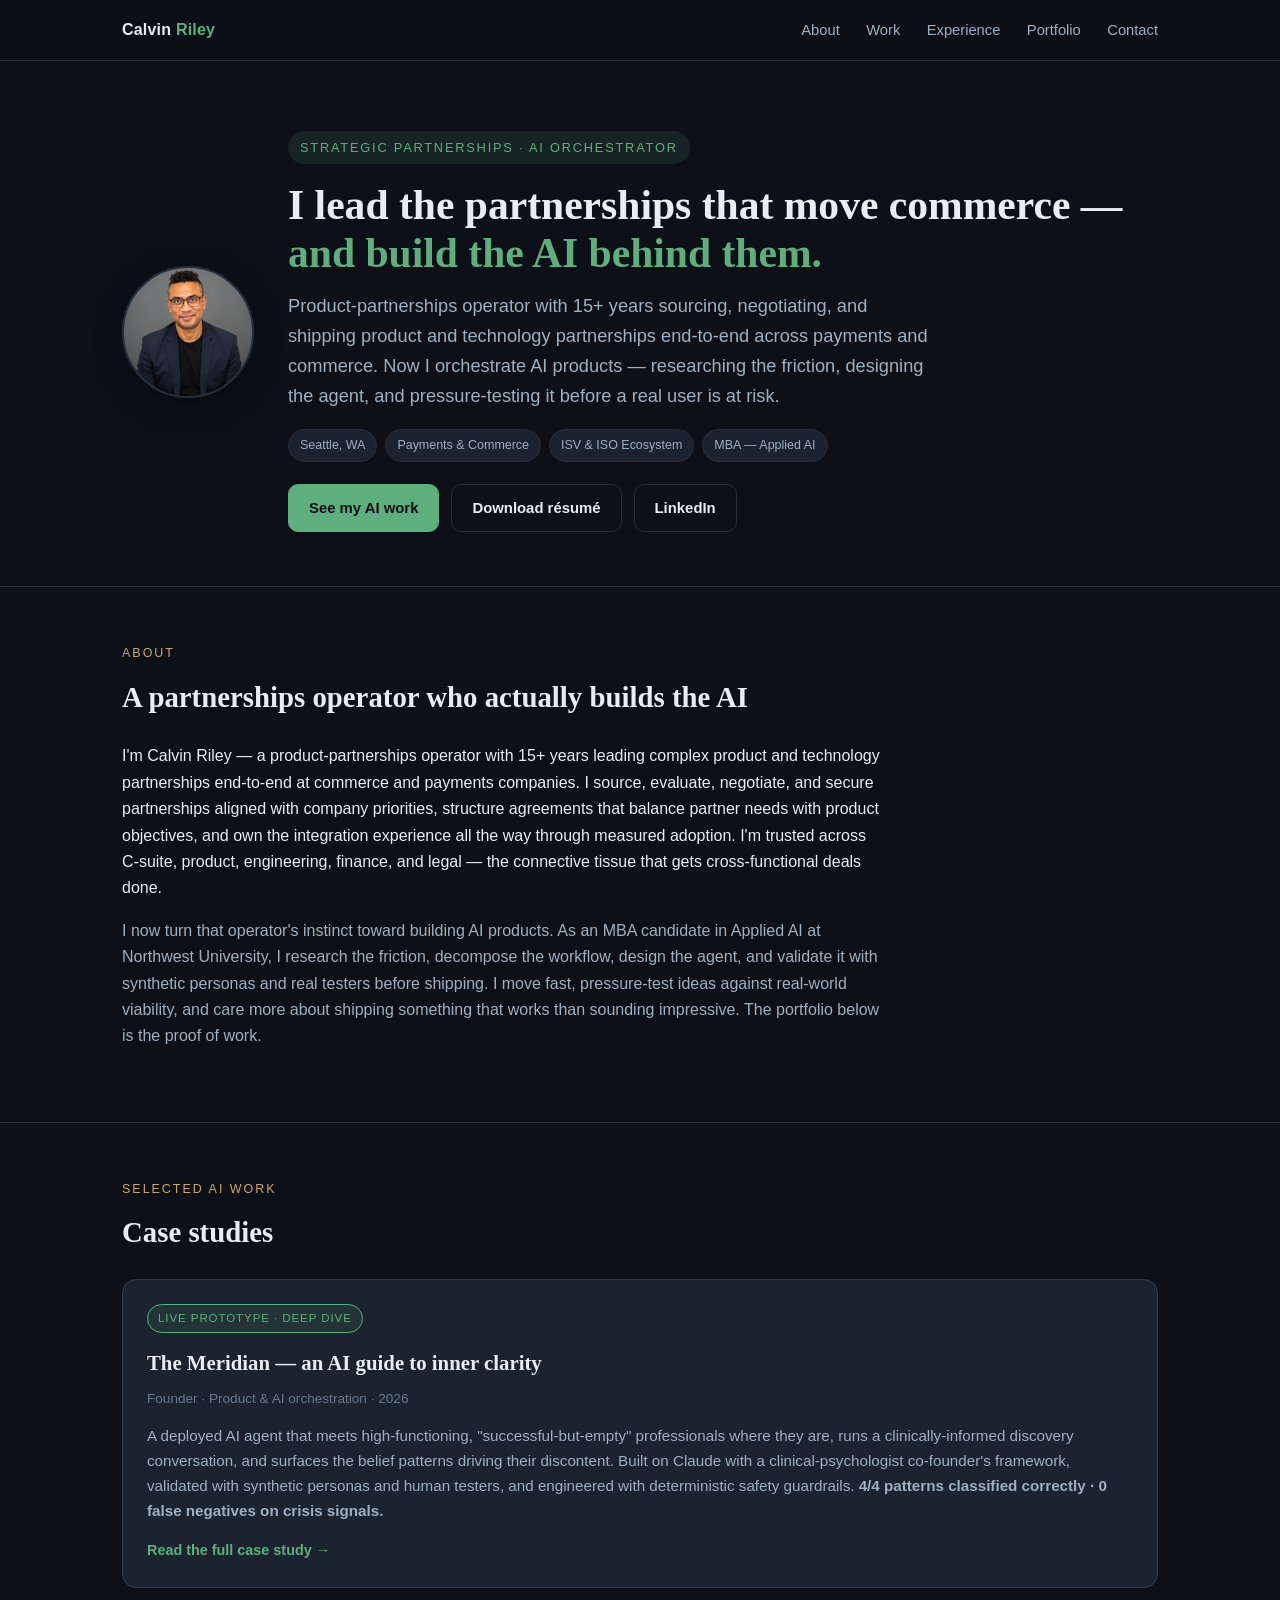
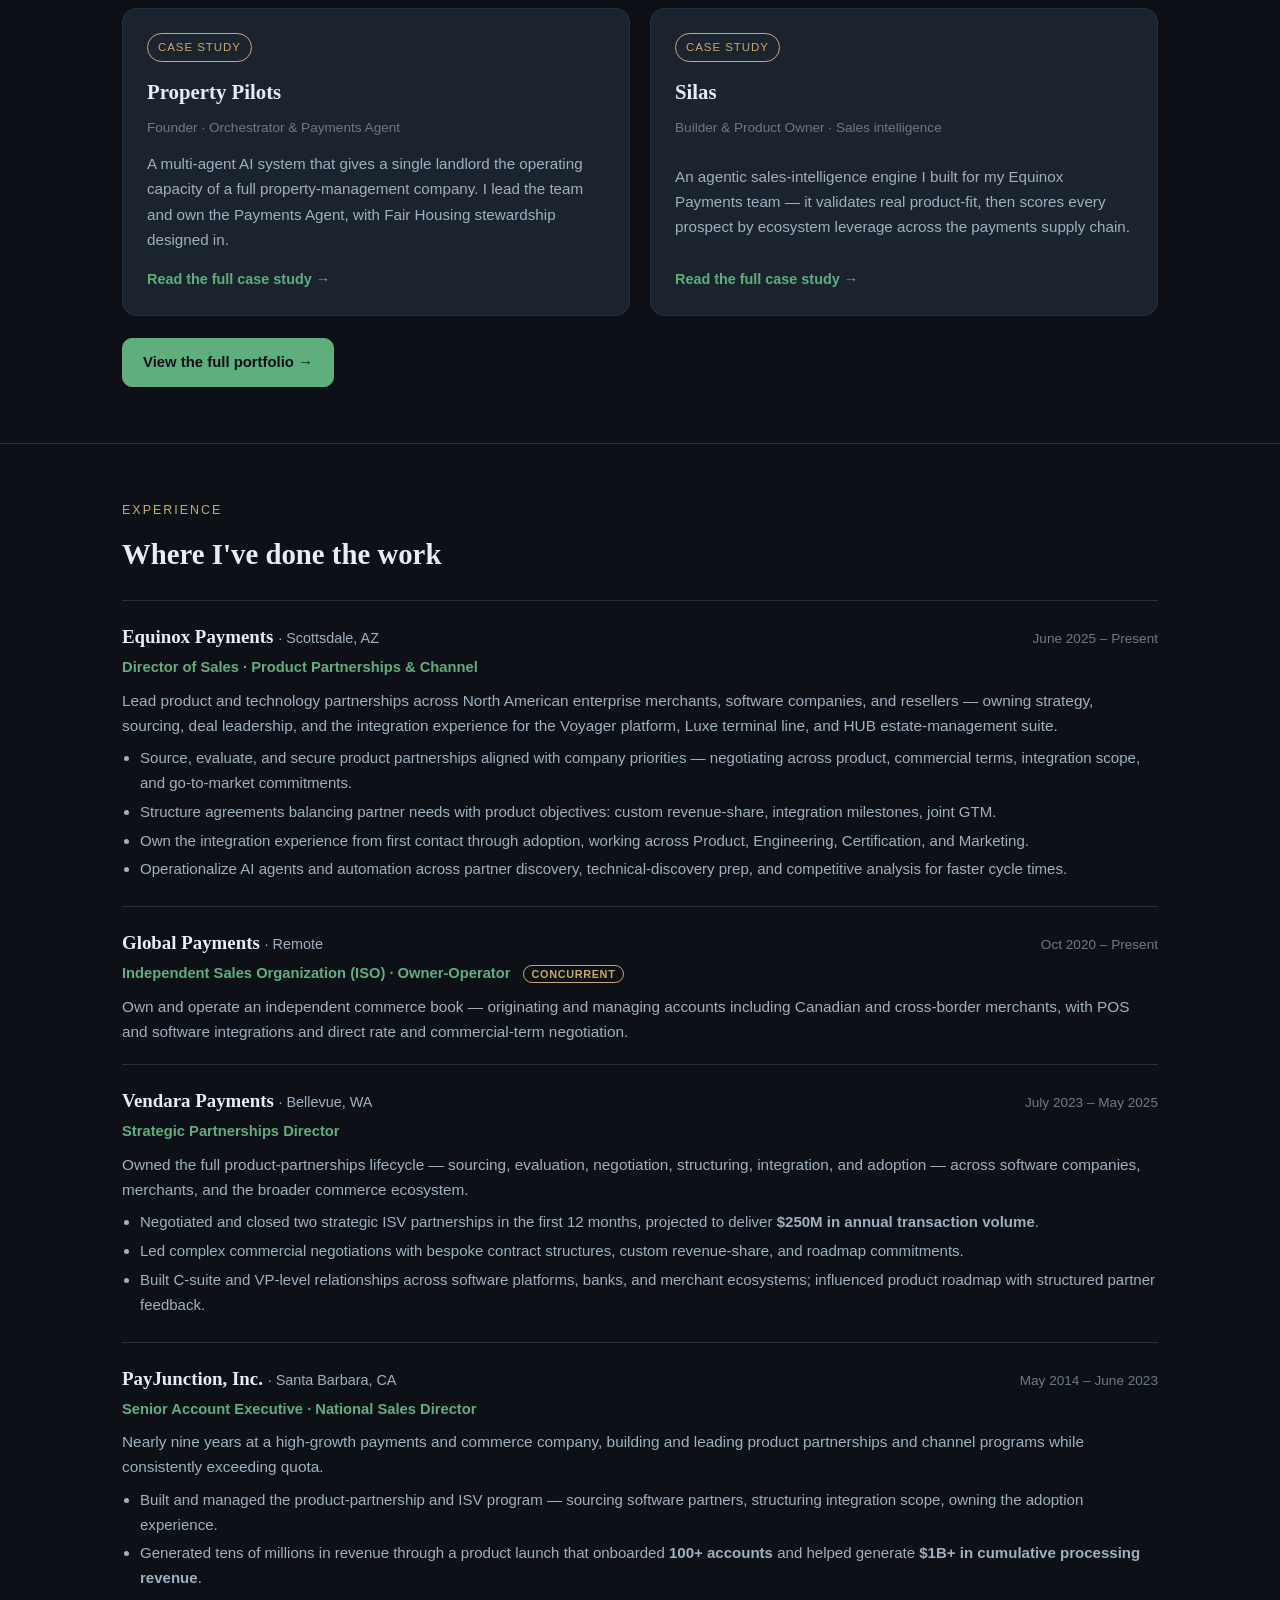
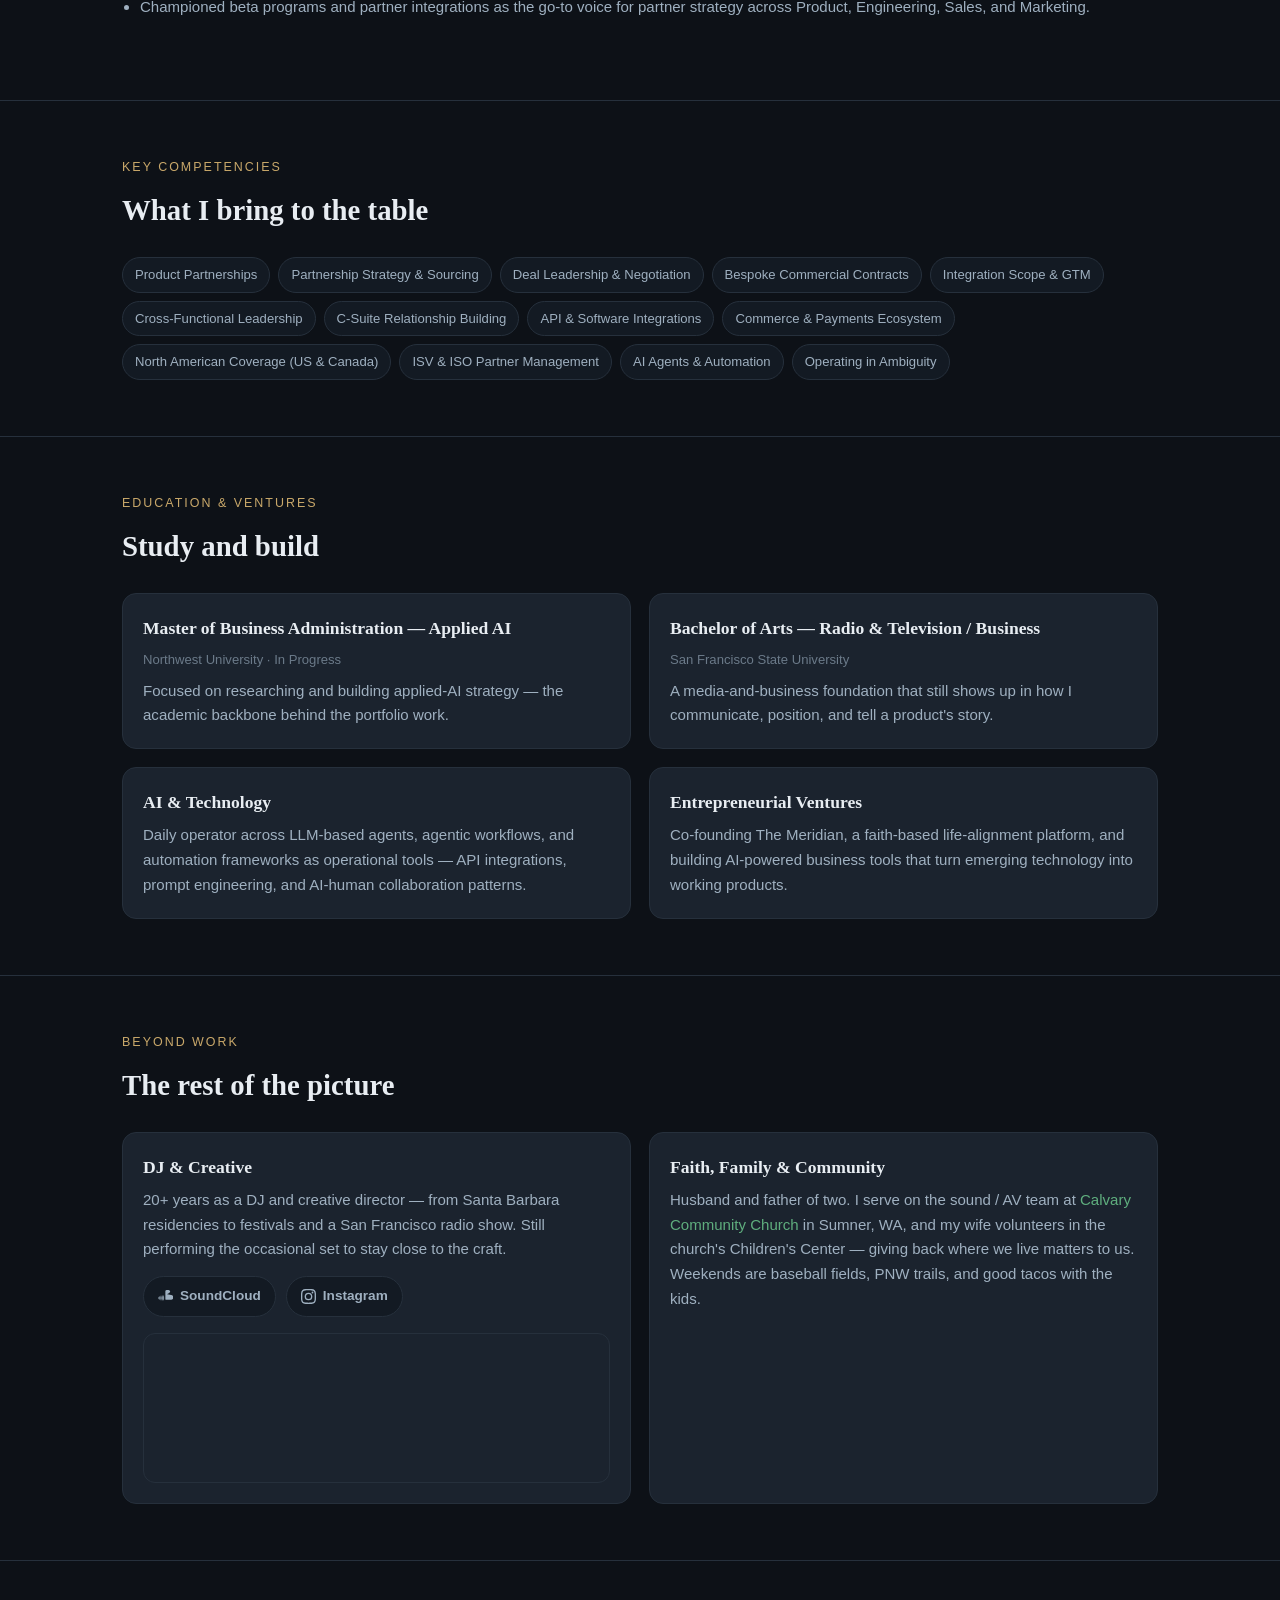
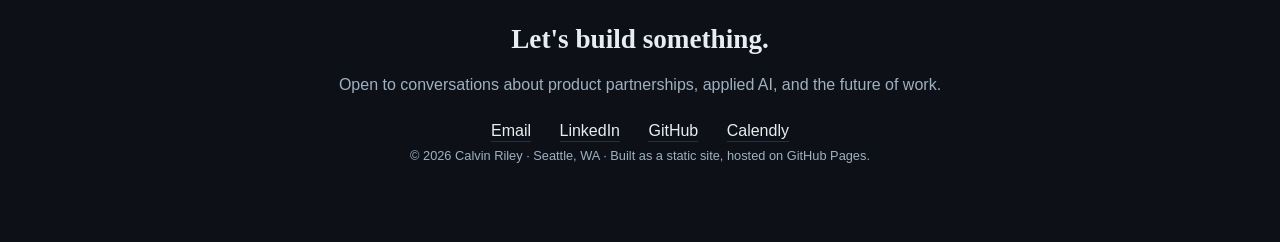
==== commit 0034b4ef: "property and silas portfolio" ====
--- a/index.html
+++ b/index.html
@@ -212,19 +212,19 @@
         </a>
 
         <a class="card" href="portfolio/property-pilots.html">
-          <span class="tag progress">In progress</span>
+          <span class="tag progress">Case study</span>
           <h3>Property Pilots</h3>
-          <p class="role">Founder · AI &amp; automation</p>
-          <p>An applied-AI venture in the real-estate / property space — problem framing, workflow decomposition, and the automation decisions made so far.</p>
-          <span class="more">See the work so far →</span>
+          <p class="role">Founder · Orchestrator &amp; Payments Agent</p>
+          <p>A multi-agent AI system that gives a single landlord the operating capacity of a full property-management company. I lead the team and own the Payments Agent, with Fair Housing stewardship designed in.</p>
+          <span class="more">Read the full case study →</span>
         </a>
 
         <a class="card" href="portfolio/silas.html">
-          <span class="tag progress">In progress</span>
+          <span class="tag progress">Case study</span>
           <h3>Silas</h3>
-          <p class="role">Founder · AI agent</p>
-          <p>An AI-agent project in active development — documenting the thinking, architecture choices, and what's been built.</p>
-          <span class="more">See the work so far →</span>
+          <p class="role">Builder &amp; Product Owner · Sales intelligence</p>
+          <p>An agentic sales-intelligence engine I built for my Equinox Payments team — it validates real product-fit, then scores every prospect by ecosystem leverage across the payments supply chain.</p>
+          <span class="more">Read the full case study →</span>
         </a>
 
       </div>
@@ -372,8 +372,8 @@
           </div>
         </div>
         <div class="panel">
-          <h3>Family, Faith &amp; Community</h3>
-          <p>Husband and father of two. Weekends at the baseball field, exploring PNW trails, and chasing good tacos with the kids. Active in Bible study and local volunteering — building habits that keep life balanced and aligned.</p>
+          <h3>Faith, Family &amp; Community</h3>
+          <p>Husband and father of two. I serve on the sound / AV team at <a href="https://www.wearecalvary.com/" target="_blank" rel="noopener">Calvary Community Church</a> in Sumner, WA, and my wife volunteers in the church's Children's Center — giving back where we live matters to us. Weekends are baseball fields, PNW trails, and good tacos with the kids.</p>
         </div>
       </div>
     </div>
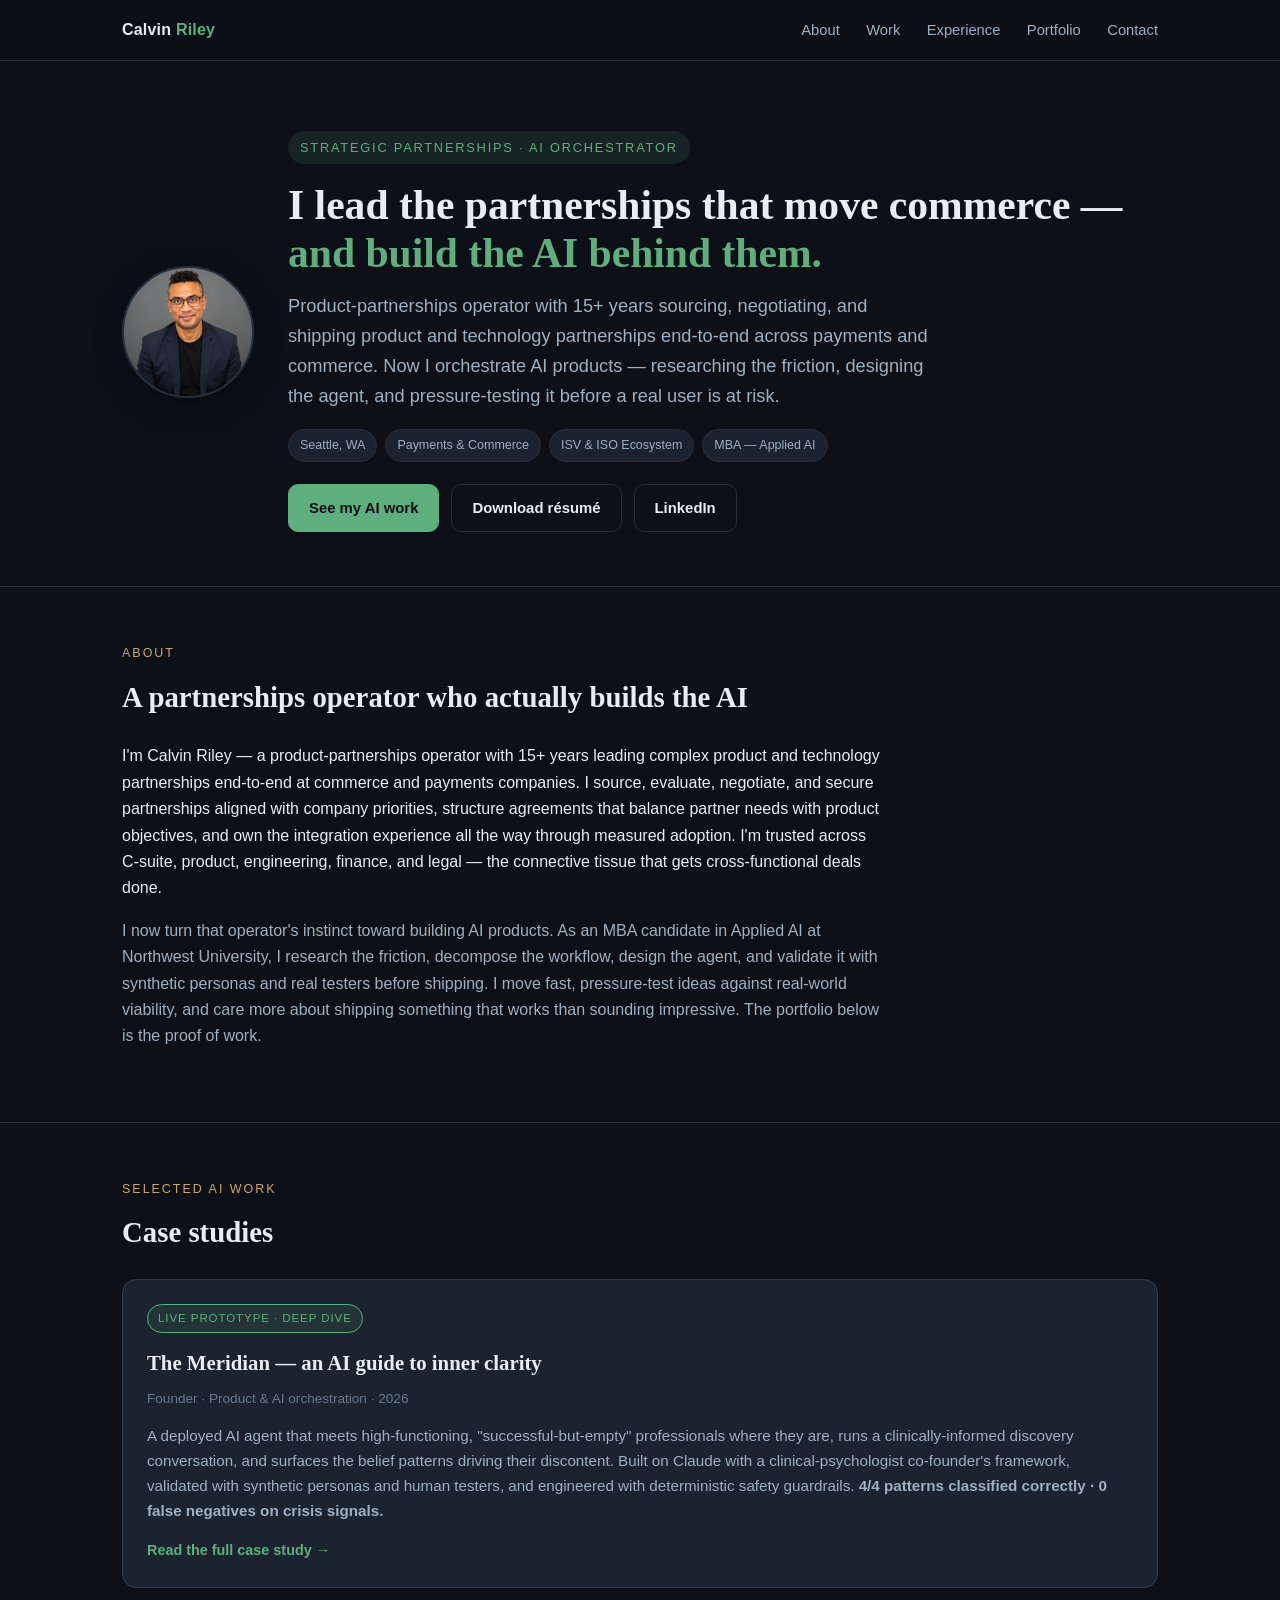
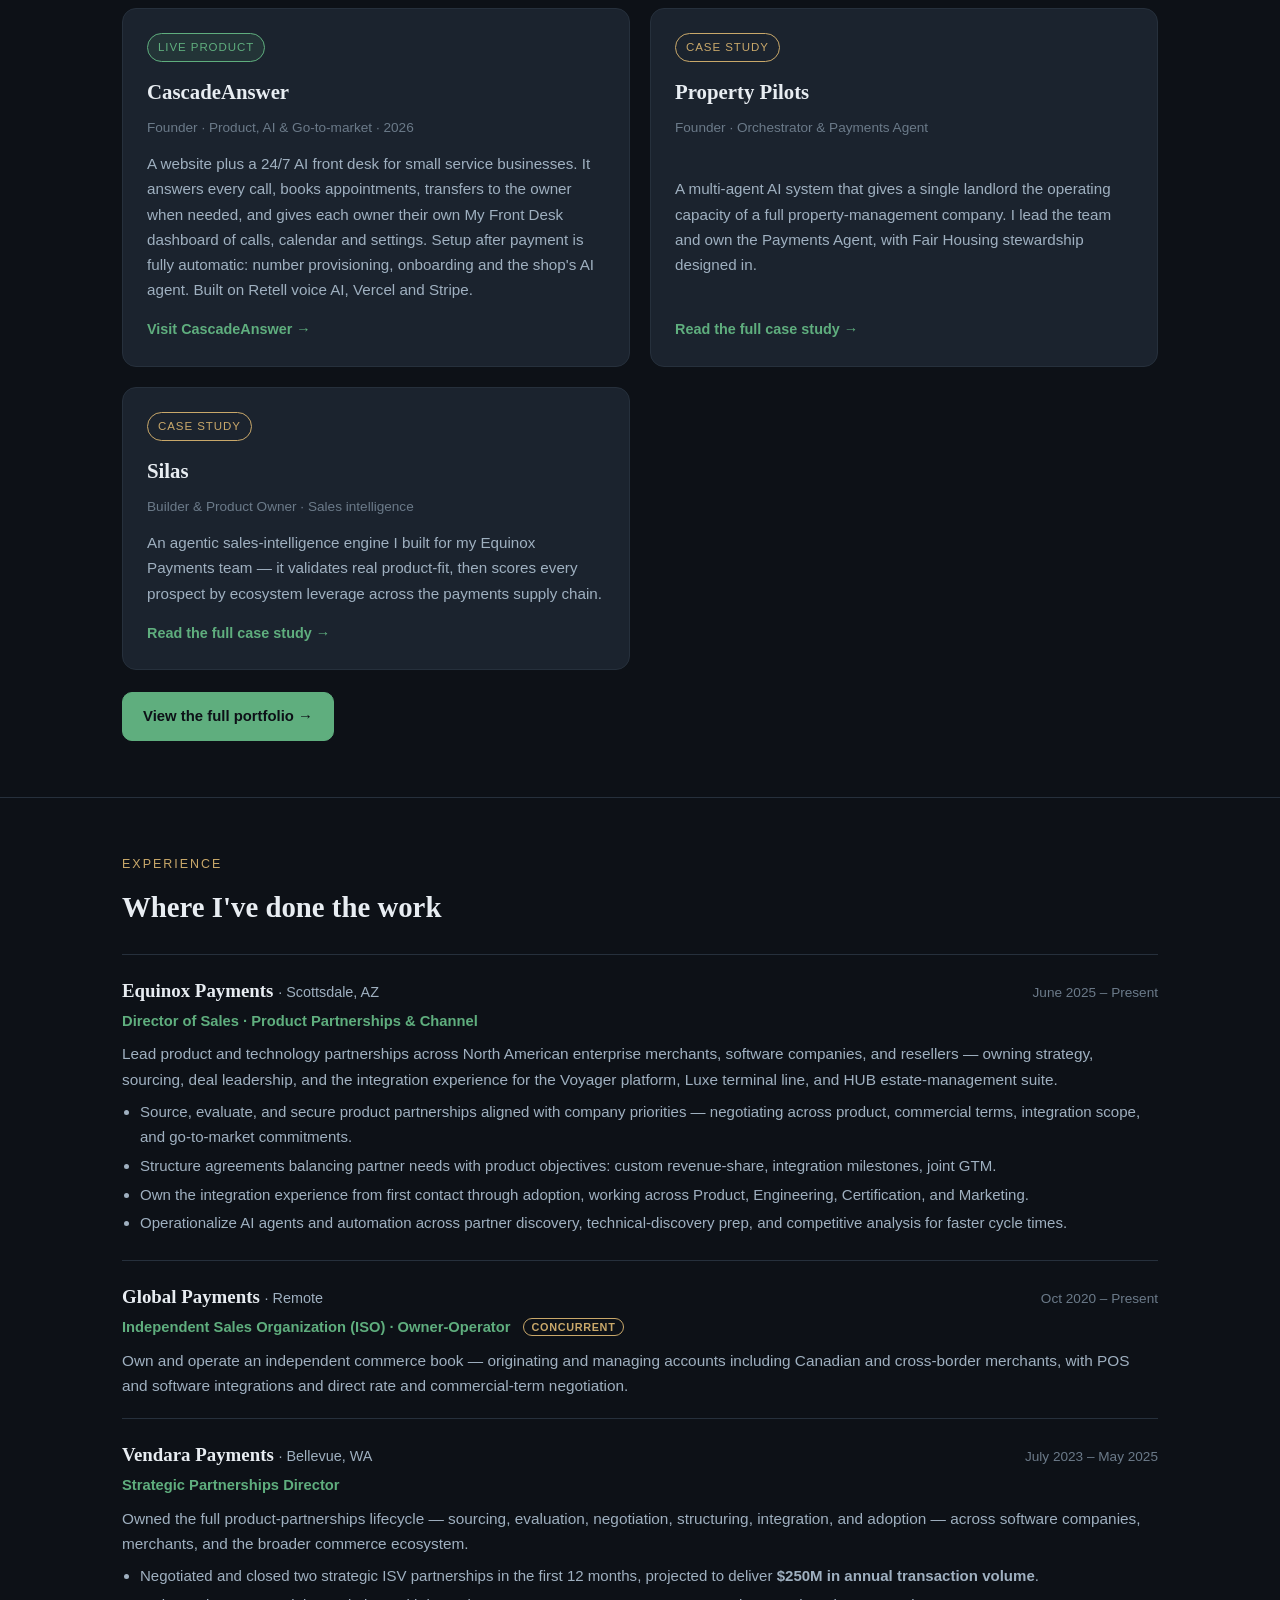
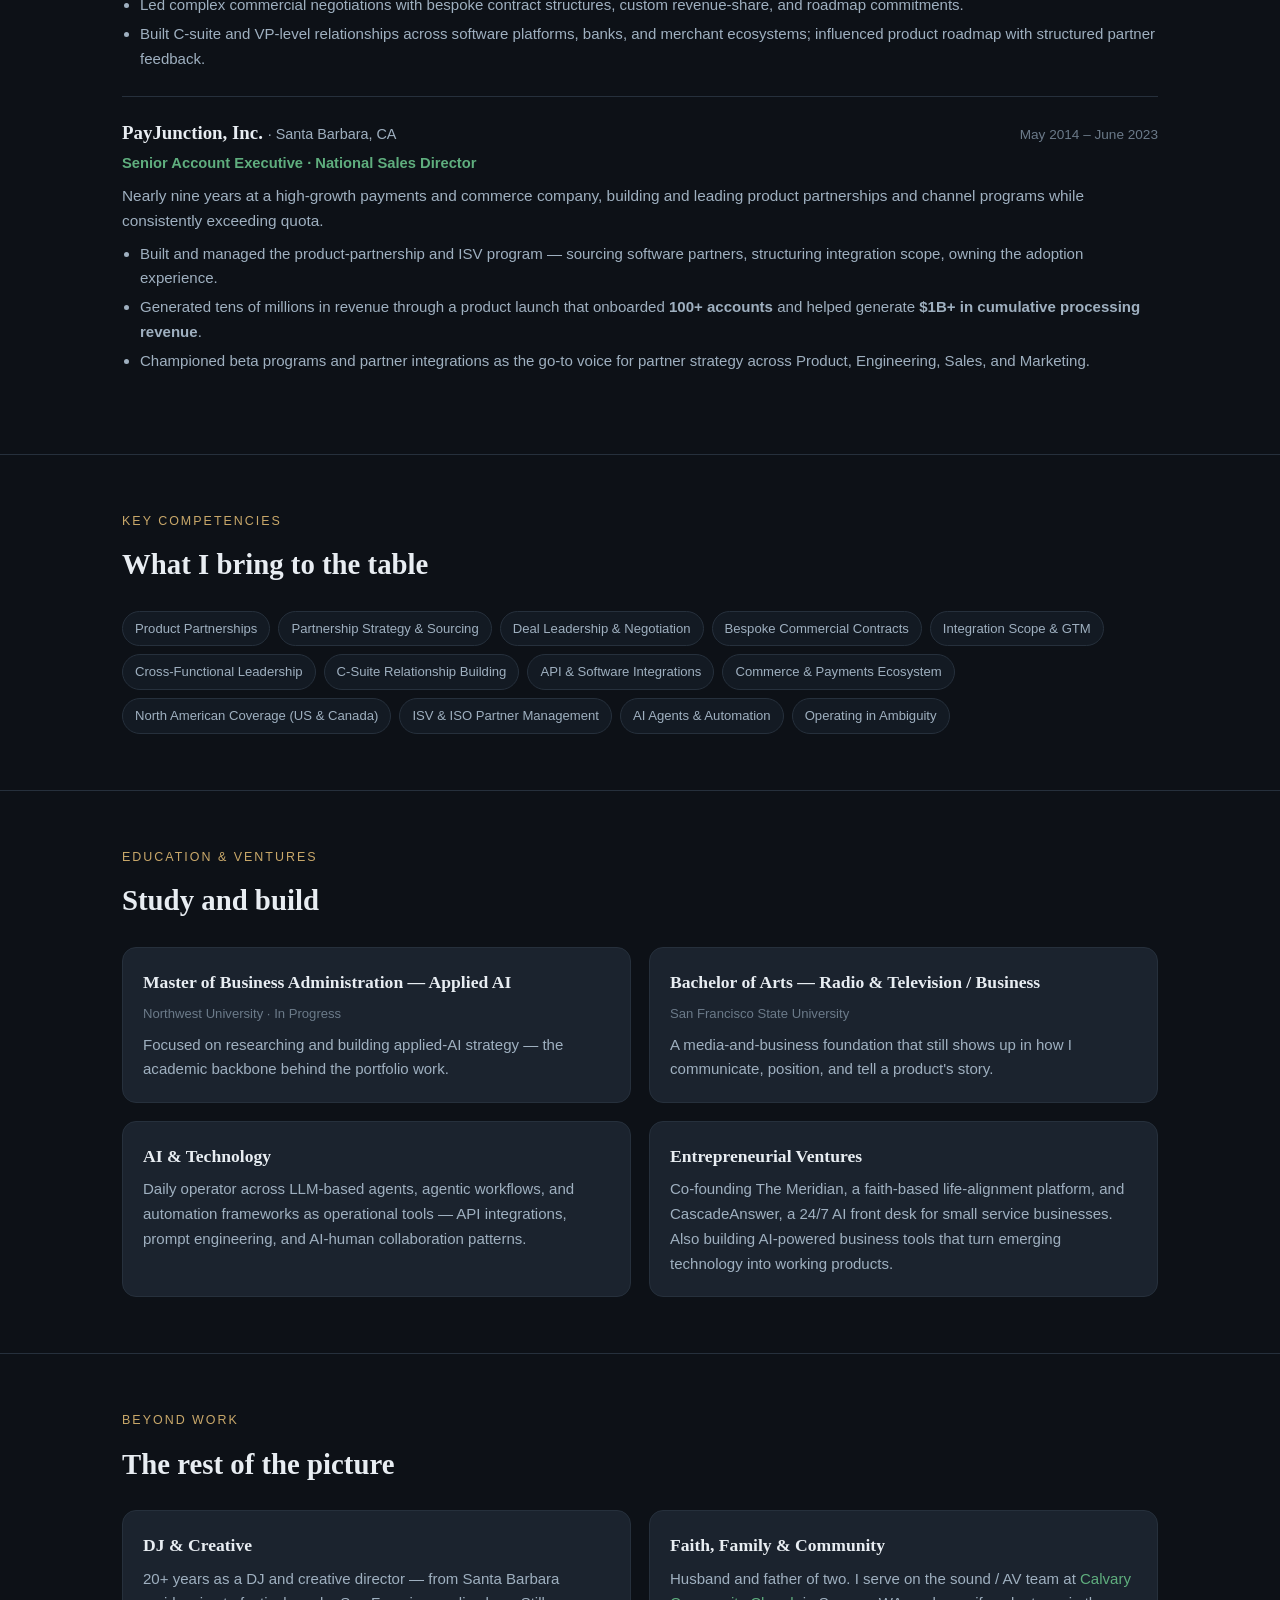
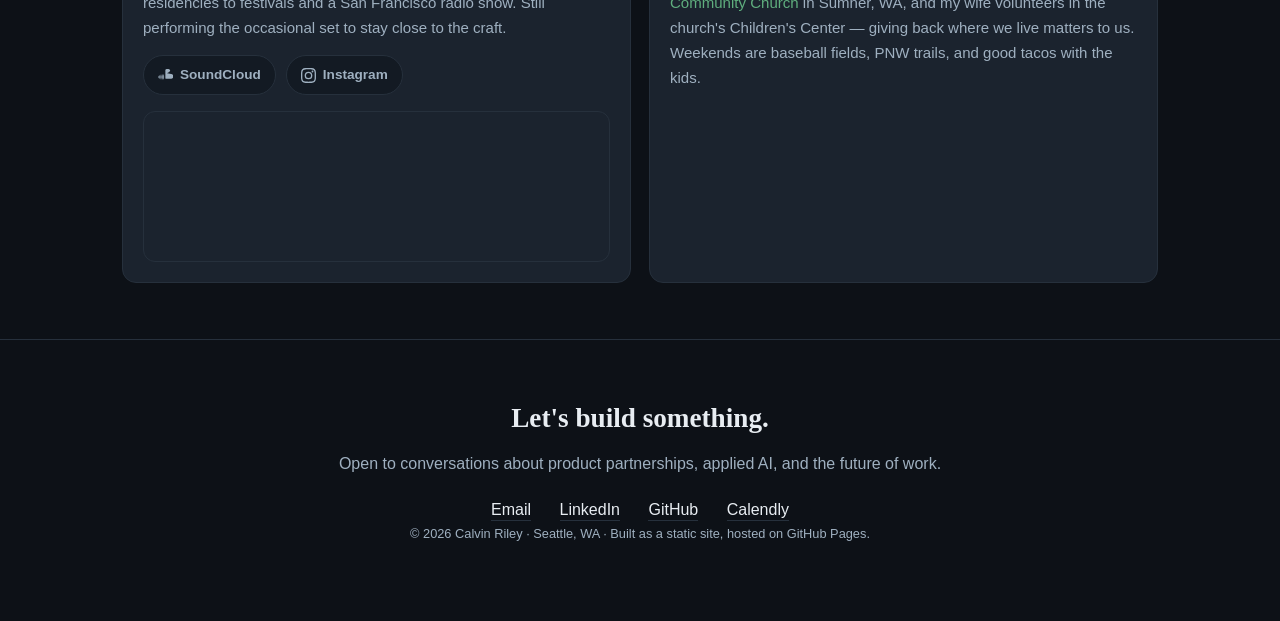
==== commit ae946ee9: "feat: add CascadeAnswer to the case study list Place a CascadeAnswer card after The Meridian on the " ====
--- a/index.html
+++ b/index.html
@@ -211,6 +211,14 @@
           <span class="more">Read the full case study →</span>
         </a>
 
+        <a class="card" href="https://cascadeanswer.com" target="_blank" rel="noopener">
+          <span class="tag live">Live product</span>
+          <h3>CascadeAnswer</h3>
+          <p class="role">Founder · Product, AI &amp; Go-to-market · 2026</p>
+          <p>A website plus a 24/7 AI front desk for small service businesses. It answers every call, books appointments, transfers to the owner when needed, and gives each owner their own My Front Desk dashboard of calls, calendar and settings. Setup after payment is fully automatic: number provisioning, onboarding and the shop's AI agent. Built on Retell voice AI, Vercel and Stripe.</p>
+          <span class="more">Visit CascadeAnswer →</span>
+        </a>
+
         <a class="card" href="portfolio/property-pilots.html">
           <span class="tag progress">Case study</span>
           <h3>Property Pilots</h3>
@@ -340,7 +348,7 @@
         </div>
         <div class="panel">
           <h3>Entrepreneurial Ventures</h3>
-          <p>Co-founding The Meridian, a faith-based life-alignment platform, and building AI-powered business tools that turn emerging technology into working products.</p>
+          <p>Co-founding The Meridian, a faith-based life-alignment platform, and CascadeAnswer, a 24/7 AI front desk for small service businesses. Also building AI-powered business tools that turn emerging technology into working products.</p>
         </div>
       </div>
     </div>
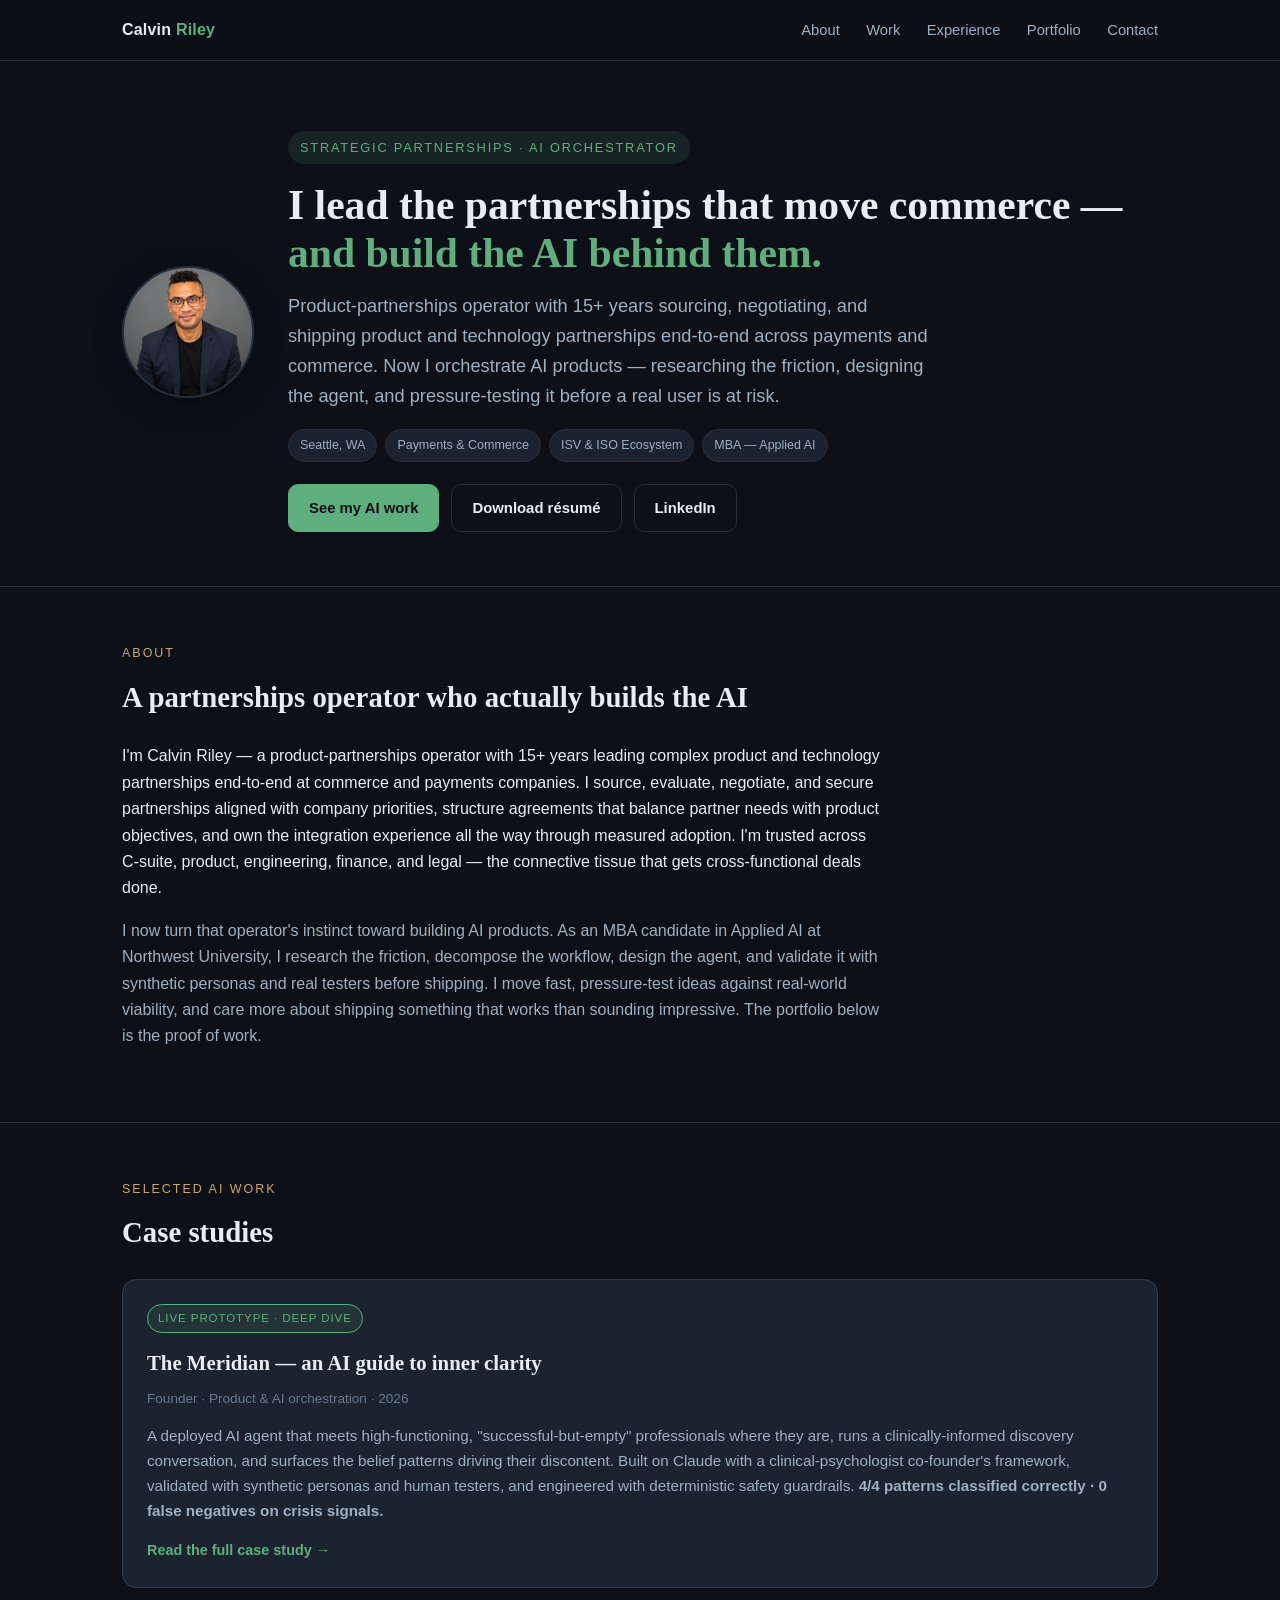
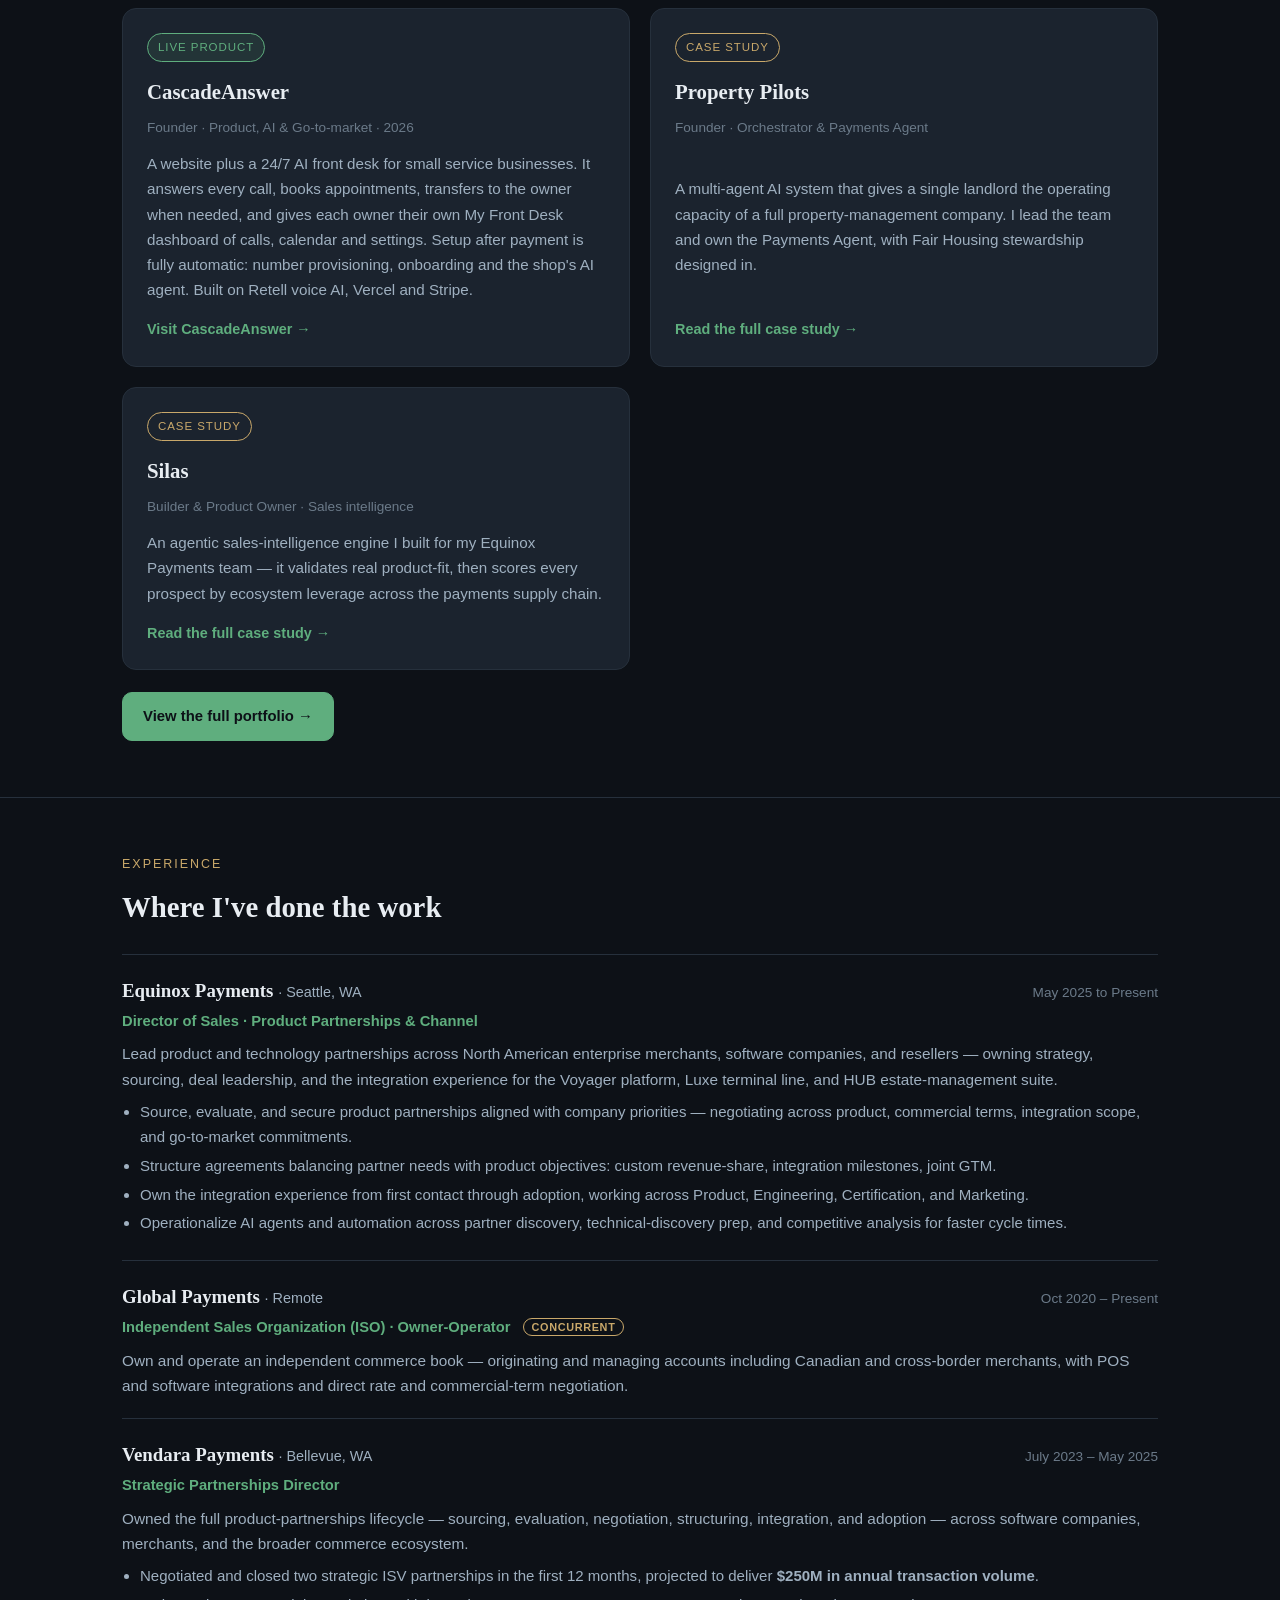
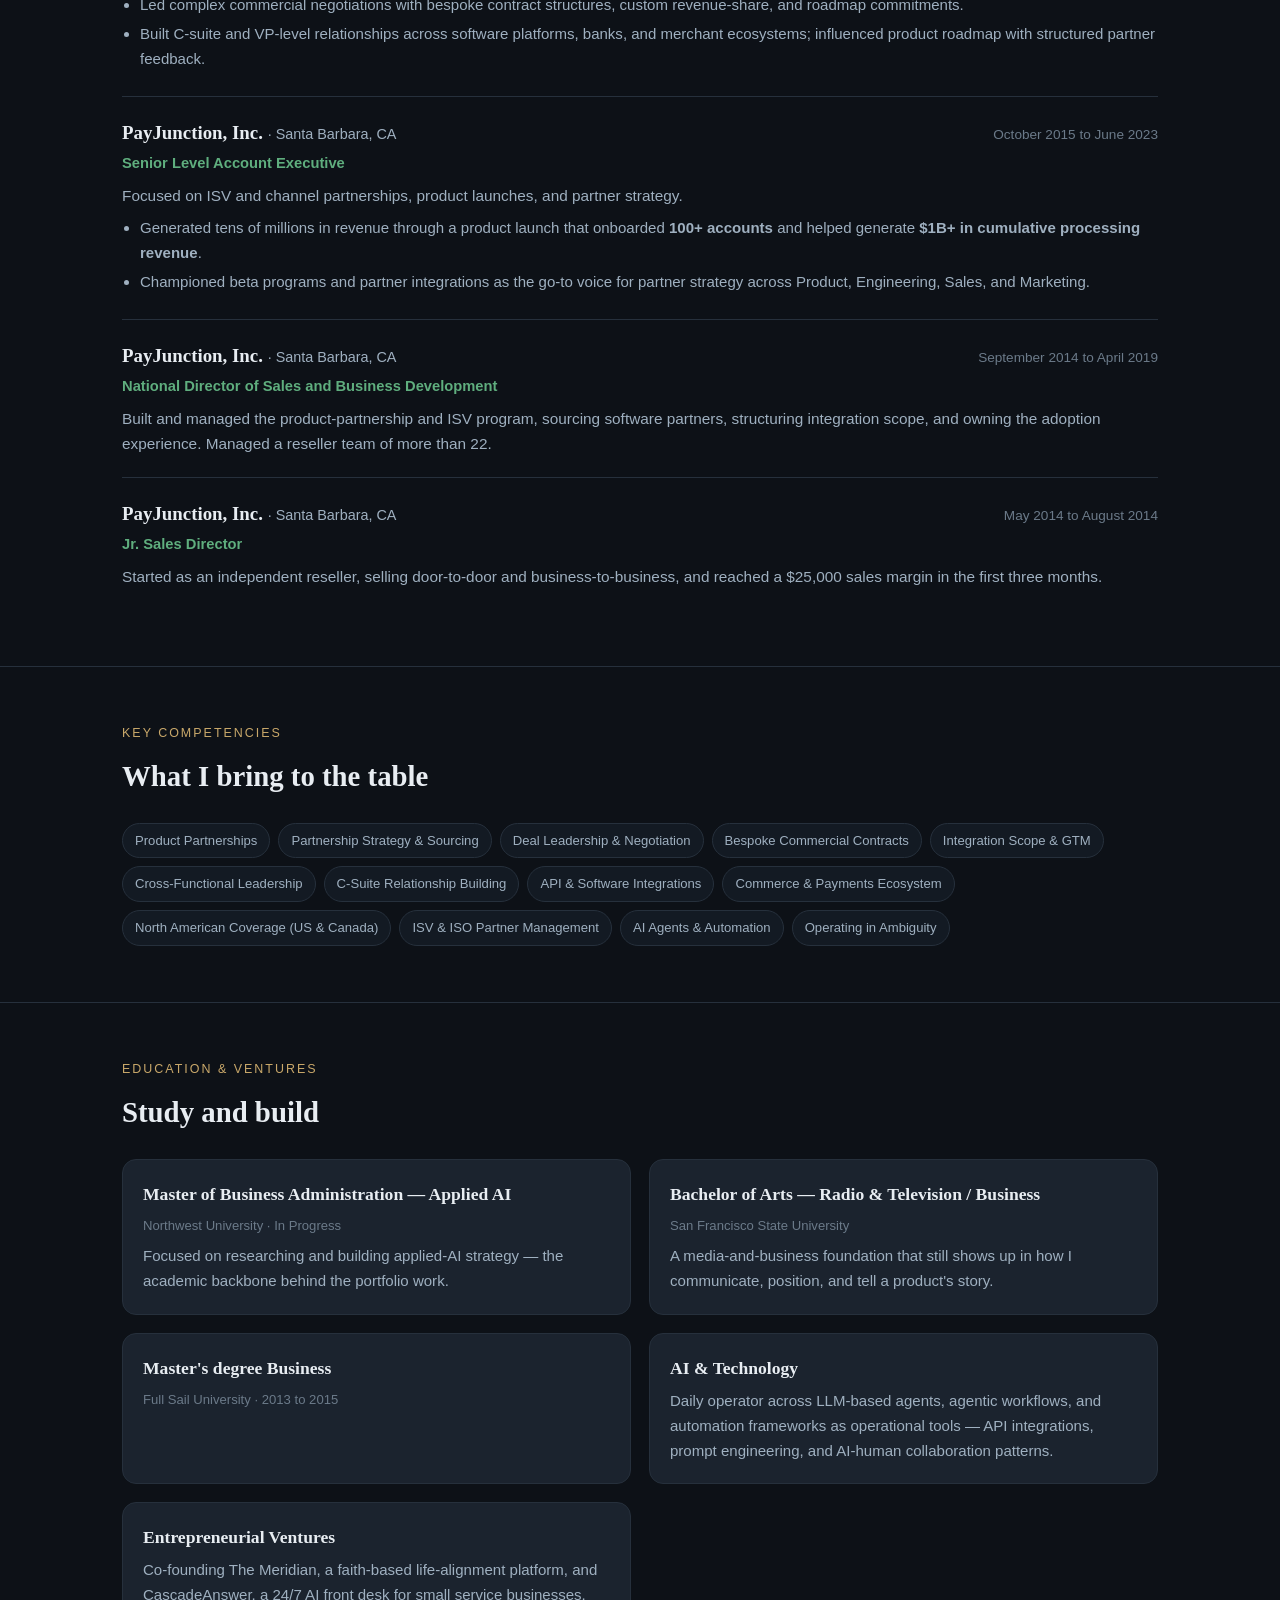
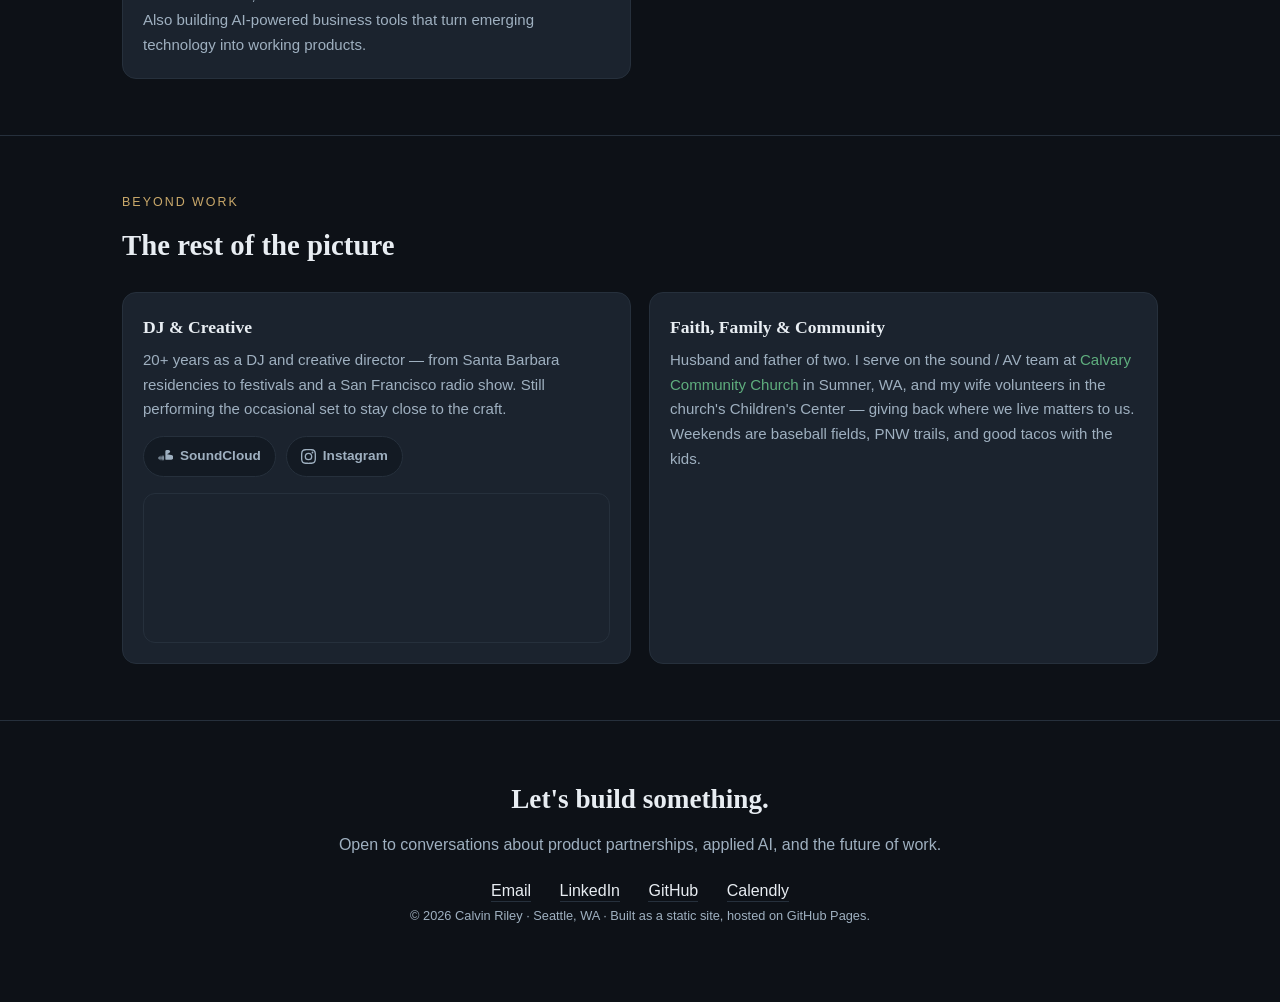
==== commit a3464d1e: "fix: align experience and home base with LinkedIn Set Equinox to May 2025 in Seattle, split PayJunct" ====
--- a/index.html
+++ b/index.html
@@ -251,8 +251,8 @@
 
       <div class="item">
         <div class="top">
-          <h3>Equinox Payments <span class="muted" style="font-weight:400;font-family:var(--font-body);font-size:.9rem;">· Scottsdale, AZ</span></h3>
-          <span class="when">June 2025 – Present</span>
+          <h3>Equinox Payments <span class="muted" style="font-weight:400;font-family:var(--font-body);font-size:.9rem;">· Seattle, WA</span></h3>
+          <span class="when">May 2025 to Present</span>
         </div>
         <p class="role">Director of Sales · Product Partnerships &amp; Channel</p>
         <p>Lead product and technology partnerships across North American enterprise merchants, software companies, and resellers — owning strategy, sourcing, deal leadership, and the integration experience for the Voyager platform, Luxe terminal line, and HUB estate-management suite.</p>
@@ -290,15 +290,32 @@
       <div class="item">
         <div class="top">
           <h3>PayJunction, Inc. <span class="muted" style="font-weight:400;font-family:var(--font-body);font-size:.9rem;">· Santa Barbara, CA</span></h3>
-          <span class="when">May 2014 – June 2023</span>
-        </div>
-        <p class="role">Senior Account Executive · National Sales Director</p>
-        <p>Nearly nine years at a high-growth payments and commerce company, building and leading product partnerships and channel programs while consistently exceeding quota.</p>
+          <span class="when">October 2015 to June 2023</span>
+        </div>
+        <p class="role">Senior Level Account Executive</p>
+        <p>Focused on ISV and channel partnerships, product launches, and partner strategy.</p>
         <ul>
-          <li>Built and managed the product-partnership and ISV program — sourcing software partners, structuring integration scope, owning the adoption experience.</li>
           <li>Generated tens of millions in revenue through a product launch that onboarded <b>100+ accounts</b> and helped generate <b>$1B+ in cumulative processing revenue</b>.</li>
           <li>Championed beta programs and partner integrations as the go-to voice for partner strategy across Product, Engineering, Sales, and Marketing.</li>
         </ul>
+      </div>
+
+      <div class="item">
+        <div class="top">
+          <h3>PayJunction, Inc. <span class="muted" style="font-weight:400;font-family:var(--font-body);font-size:.9rem;">· Santa Barbara, CA</span></h3>
+          <span class="when">September 2014 to April 2019</span>
+        </div>
+        <p class="role">National Director of Sales and Business Development</p>
+        <p>Built and managed the product-partnership and ISV program, sourcing software partners, structuring integration scope, and owning the adoption experience. Managed a reseller team of more than 22.</p>
+      </div>
+
+      <div class="item">
+        <div class="top">
+          <h3>PayJunction, Inc. <span class="muted" style="font-weight:400;font-family:var(--font-body);font-size:.9rem;">· Santa Barbara, CA</span></h3>
+          <span class="when">May 2014 to August 2014</span>
+        </div>
+        <p class="role">Jr. Sales Director</p>
+        <p>Started as an independent reseller, selling door-to-door and business-to-business, and reached a $25,000 sales margin in the first three months.</p>
       </div>
     </div>
   </section>
@@ -341,6 +358,10 @@
           <h3>Bachelor of Arts — Radio &amp; Television / Business</h3>
           <p class="when">San Francisco State University</p>
           <p style="margin-top:8px">A media-and-business foundation that still shows up in how I communicate, position, and tell a product's story.</p>
+        </div>
+        <div class="panel">
+          <h3>Master's degree Business</h3>
+          <p class="when">Full Sail University · 2013 to 2015</p>
         </div>
         <div class="panel">
           <h3>AI &amp; Technology</h3>
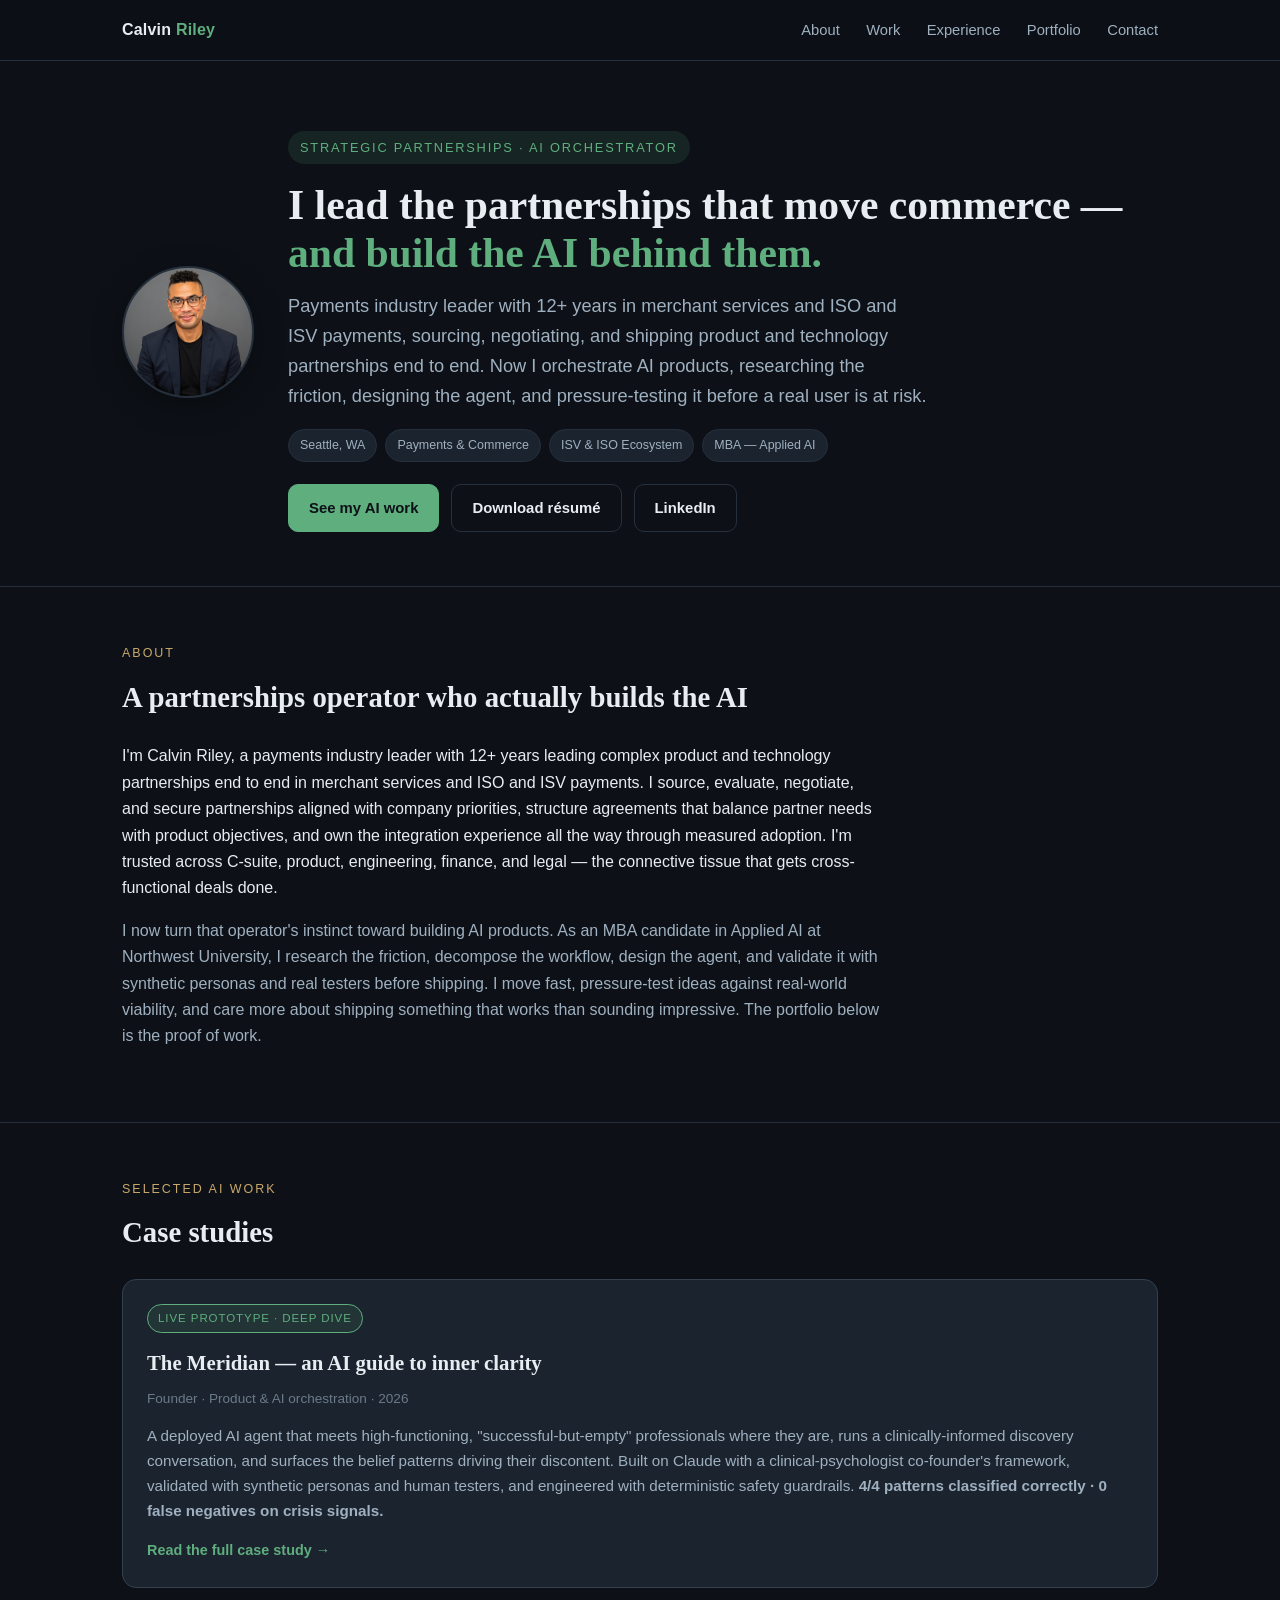
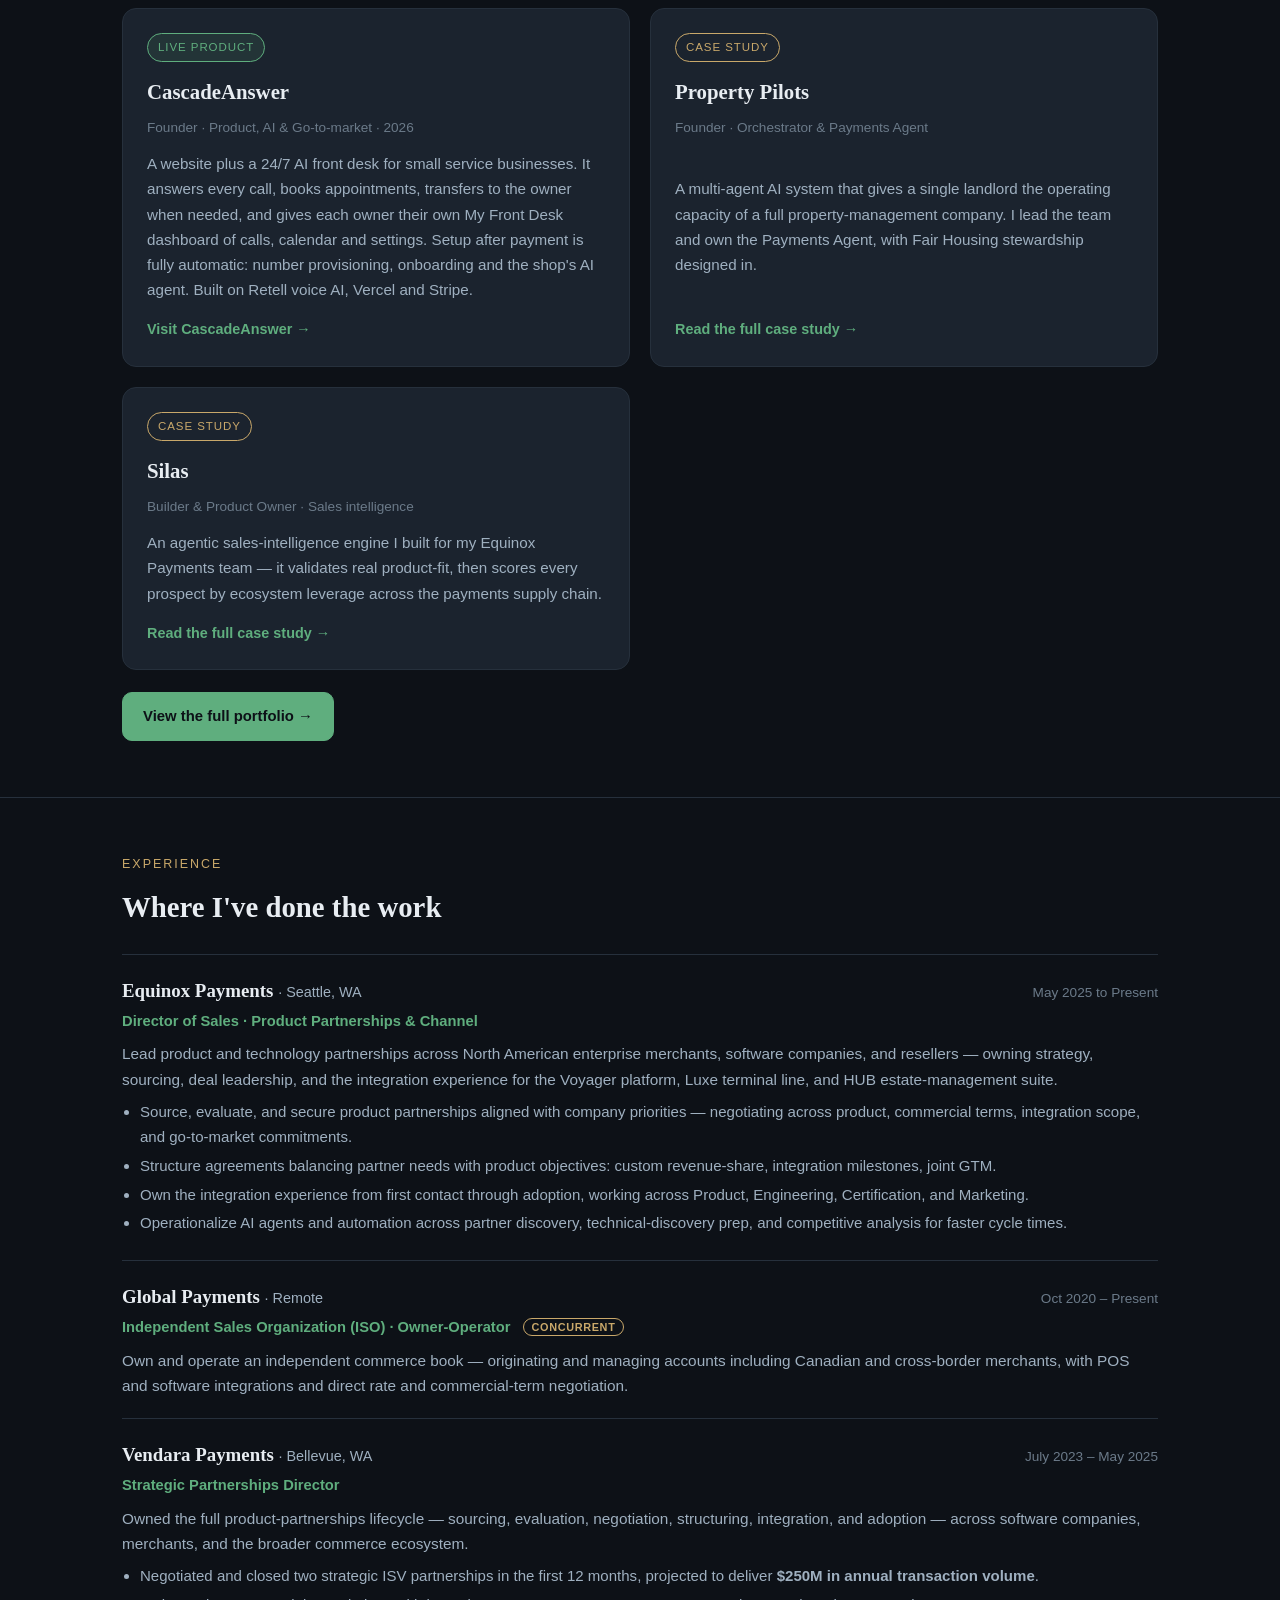
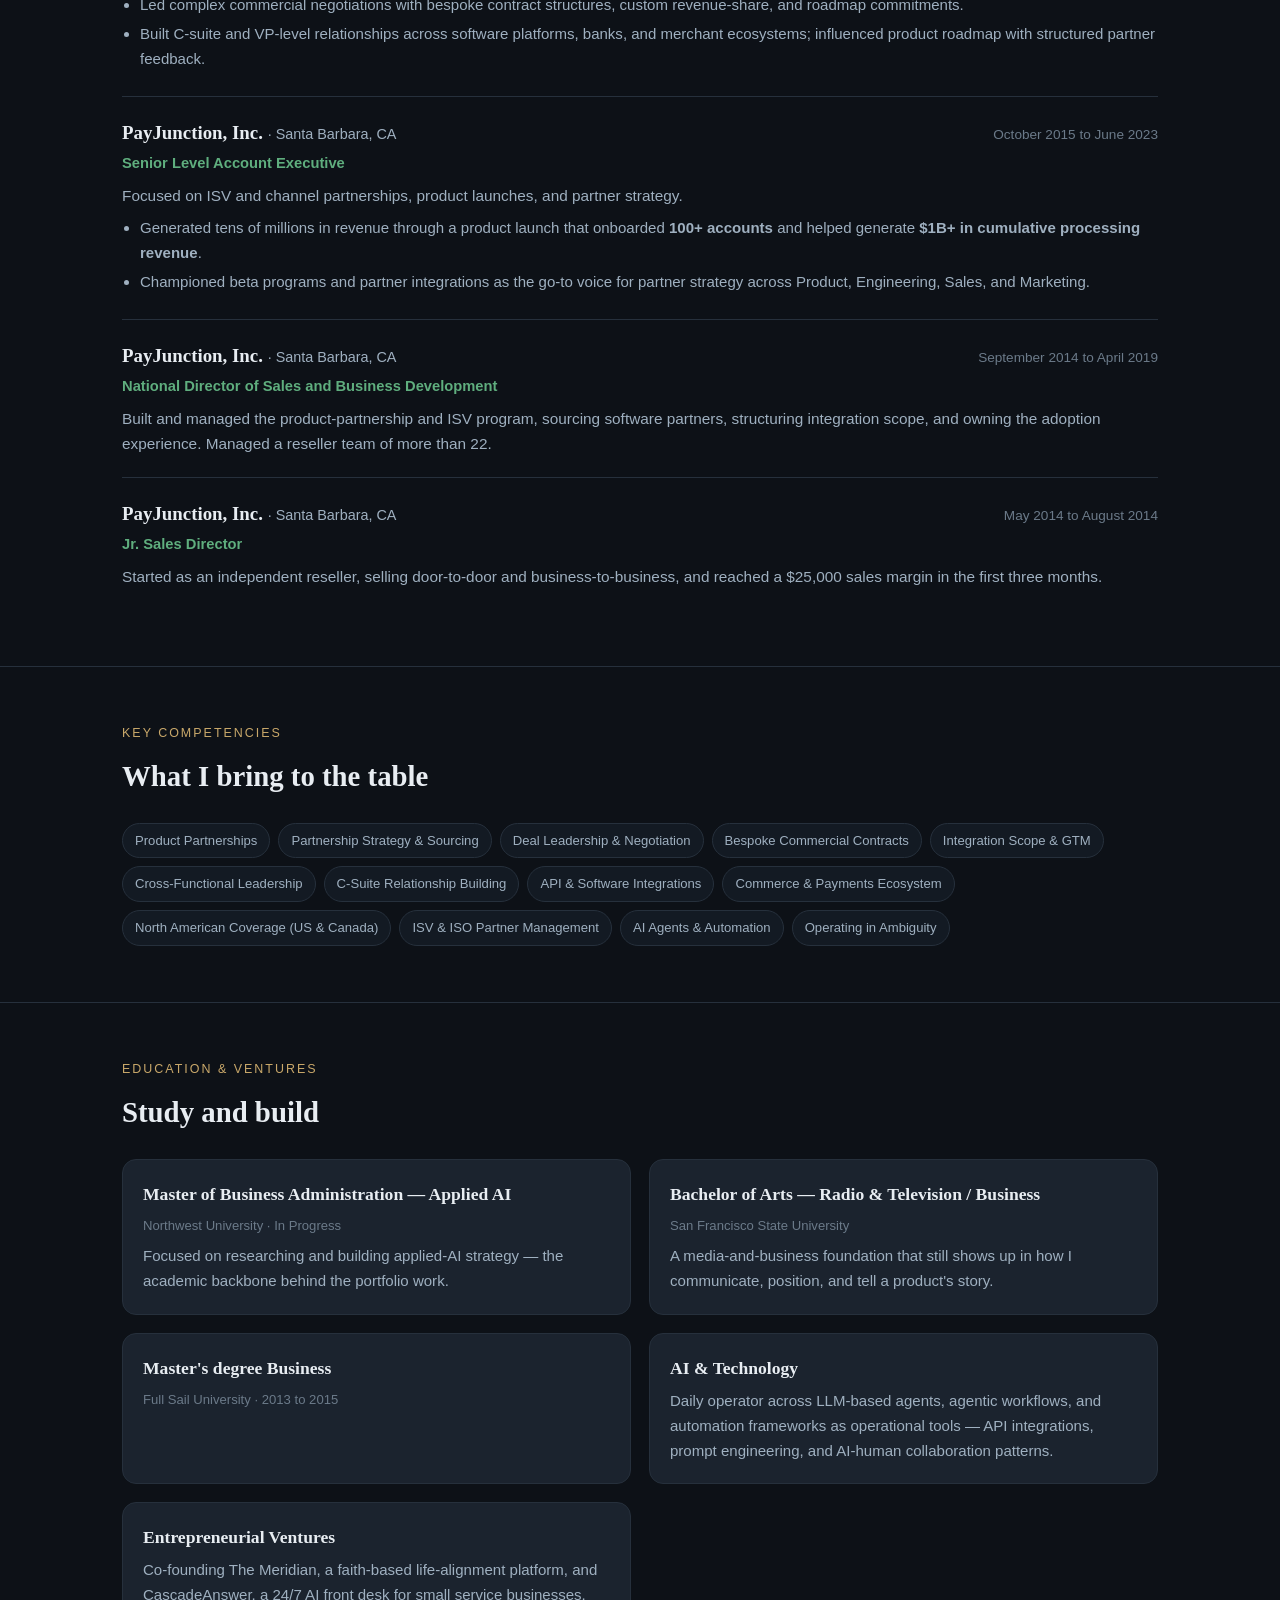
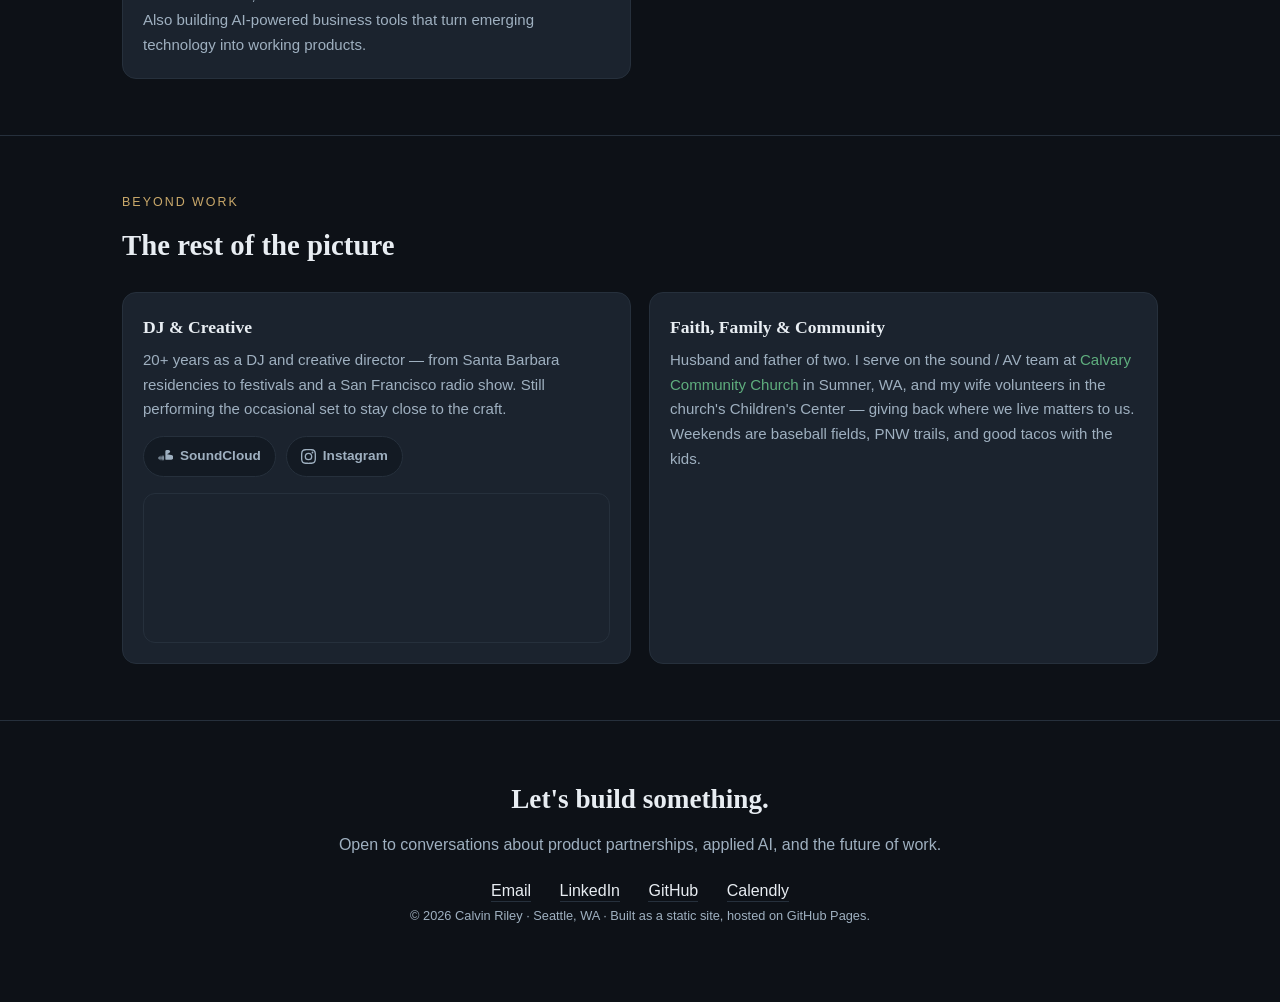
==== commit c68e20a6: "fix: update tenure to 12+ years and résumé location Align the homepage, portfolio, and résumé with 1" ====
--- a/index.html
+++ b/index.html
@@ -4,11 +4,11 @@
   <meta charset="utf-8" />
   <meta name="viewport" content="width=device-width, initial-scale=1" />
   <title>Calvin Riley — Strategic Partnerships &amp; AI Orchestrator</title>
-  <meta name="description" content="Calvin Riley — product partnerships operator in payments &amp; commerce and AI product orchestrator. 15+ years sourcing, negotiating, and shipping partnerships — now building evaluated AI products." />
+  <meta name="description" content="Calvin Riley, payments industry partnerships leader and AI product orchestrator. 12+ years in payments, from merchant services to ISO and ISV channels. Now building evaluated AI products." />
 
   <!-- Open Graph / social -->
   <meta property="og:title" content="Calvin Riley — Strategic Partnerships &amp; AI Orchestrator" />
-  <meta property="og:description" content="Product partnerships operator in payments &amp; commerce. AI product orchestrator. I source, negotiate, and ship partnerships — and build the AI behind them." />
+  <meta property="og:description" content="12+ years in the payments industry, from merchant services to ISO and ISV payments. AI product orchestrator. I source, negotiate, and ship partnerships, and build the AI behind them." />
   <meta property="og:type" content="website" />
 
   <style>
@@ -149,8 +149,8 @@
           <span class="eyebrow">Strategic Partnerships · AI Orchestrator</span>
           <h1>I lead the partnerships that move commerce — <span class="hl">and build the AI behind them.</span></h1>
           <p class="lead">
-            Product-partnerships operator with 15+ years sourcing, negotiating, and shipping product and technology
-            partnerships end-to-end across payments and commerce. Now I orchestrate AI products — researching the
+            Payments industry leader with 12+ years in merchant services and ISO and ISV payments, sourcing, negotiating,
+            and shipping product and technology partnerships end to end. Now I orchestrate AI products, researching the
             friction, designing the agent, and pressure-testing it before a real user is at risk.
           </p>
           <div class="meta">
@@ -175,8 +175,8 @@
       <p class="section-label">About</p>
       <h2 class="sec">A partnerships operator who actually builds the AI</h2>
       <p class="maxread">
-        I'm Calvin Riley — a product-partnerships operator with 15+ years leading complex product and technology
-        partnerships end-to-end at commerce and payments companies. I source, evaluate, negotiate, and secure
+        I'm Calvin Riley, a payments industry leader with 12+ years leading complex product and technology
+        partnerships end to end in merchant services and ISO and ISV payments. I source, evaluate, negotiate, and secure
         partnerships aligned with company priorities, structure agreements that balance partner needs with product
         objectives, and own the integration experience all the way through measured adoption. I'm trusted across
         C-suite, product, engineering, finance, and legal — the connective tissue that gets cross-functional deals done.
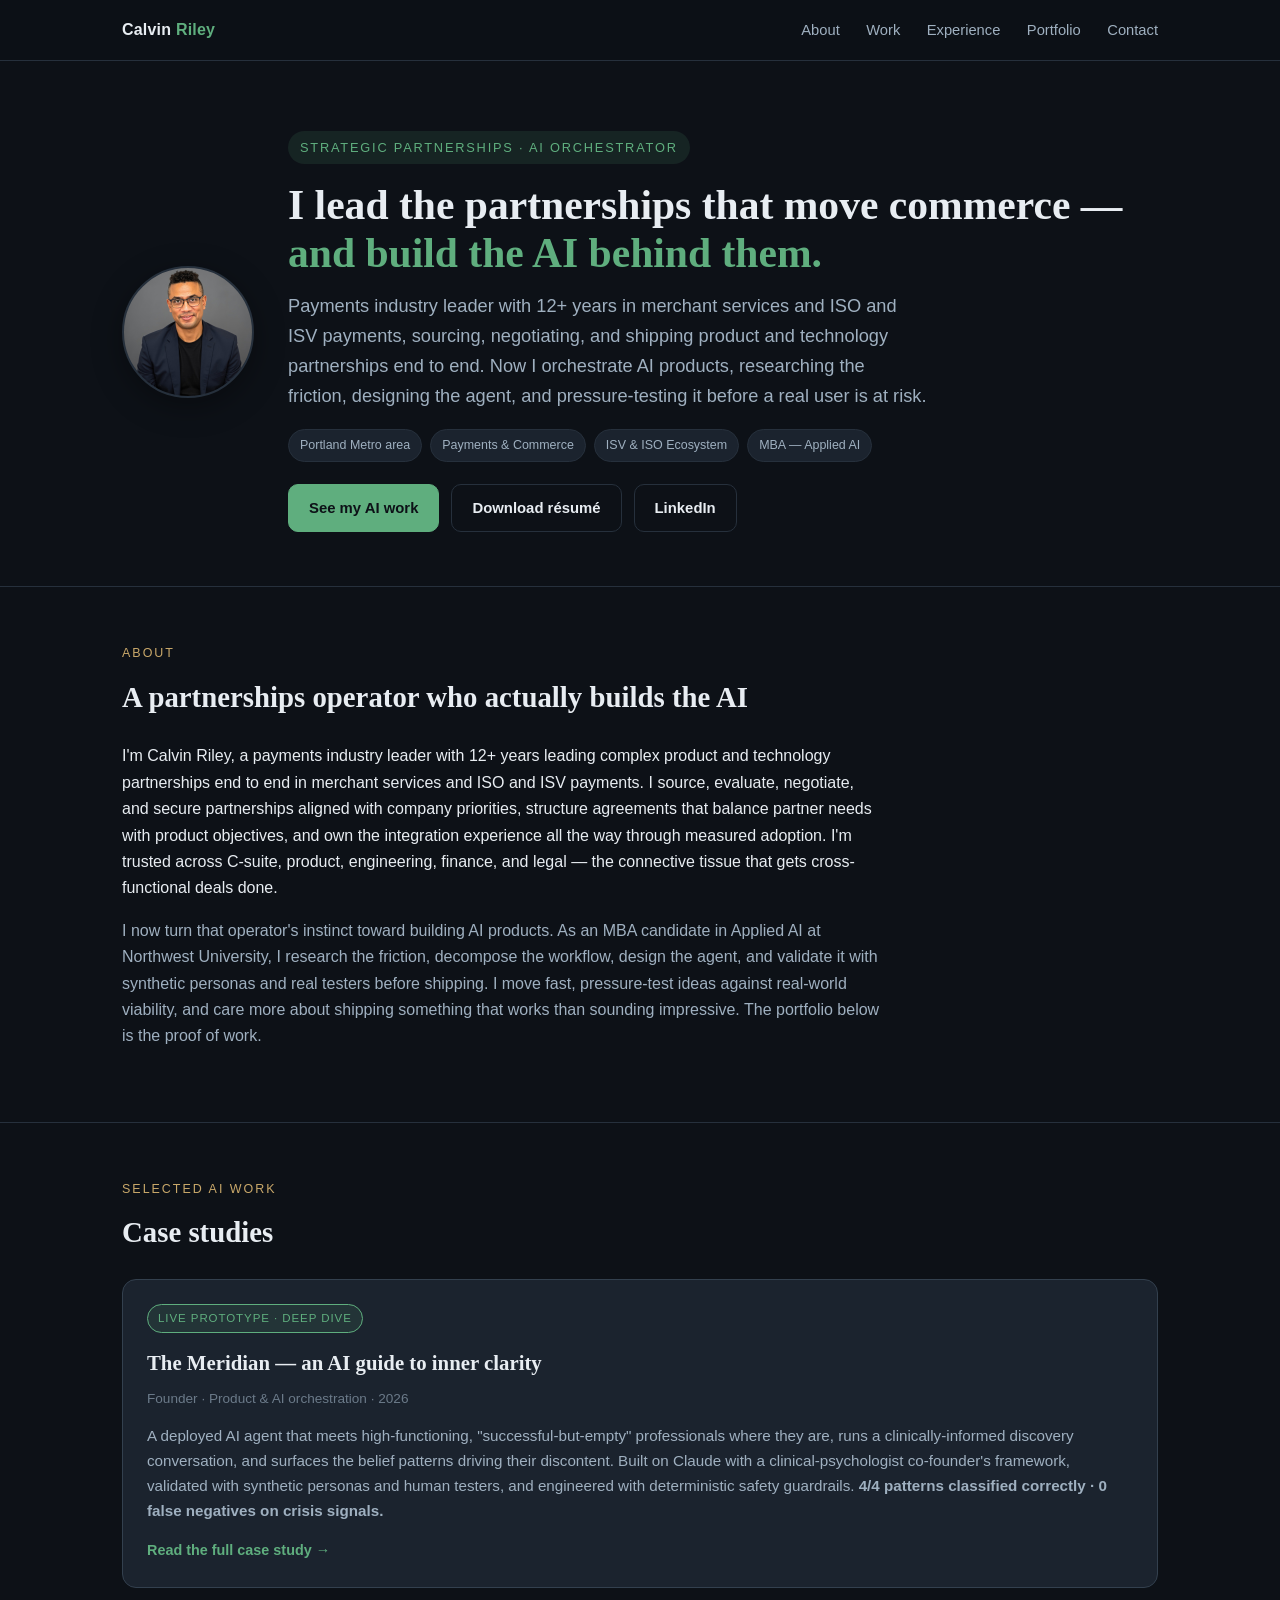
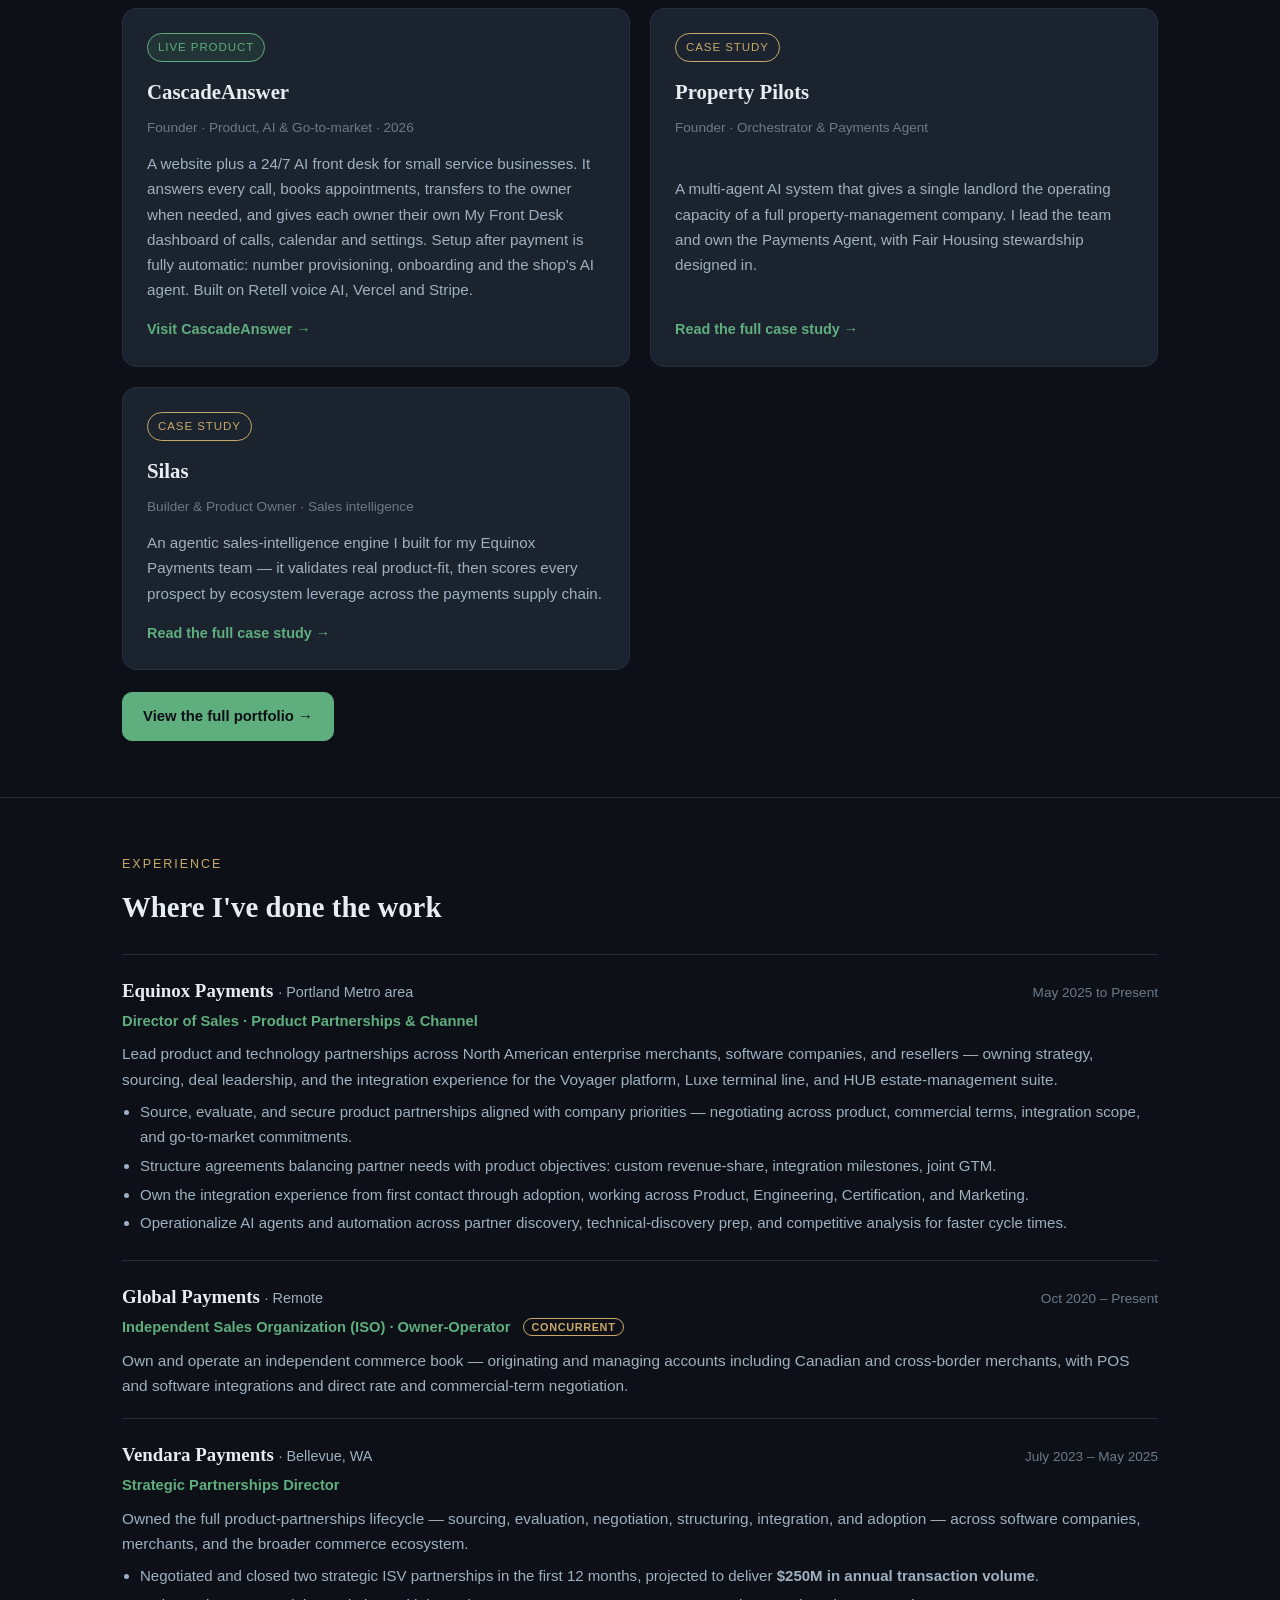
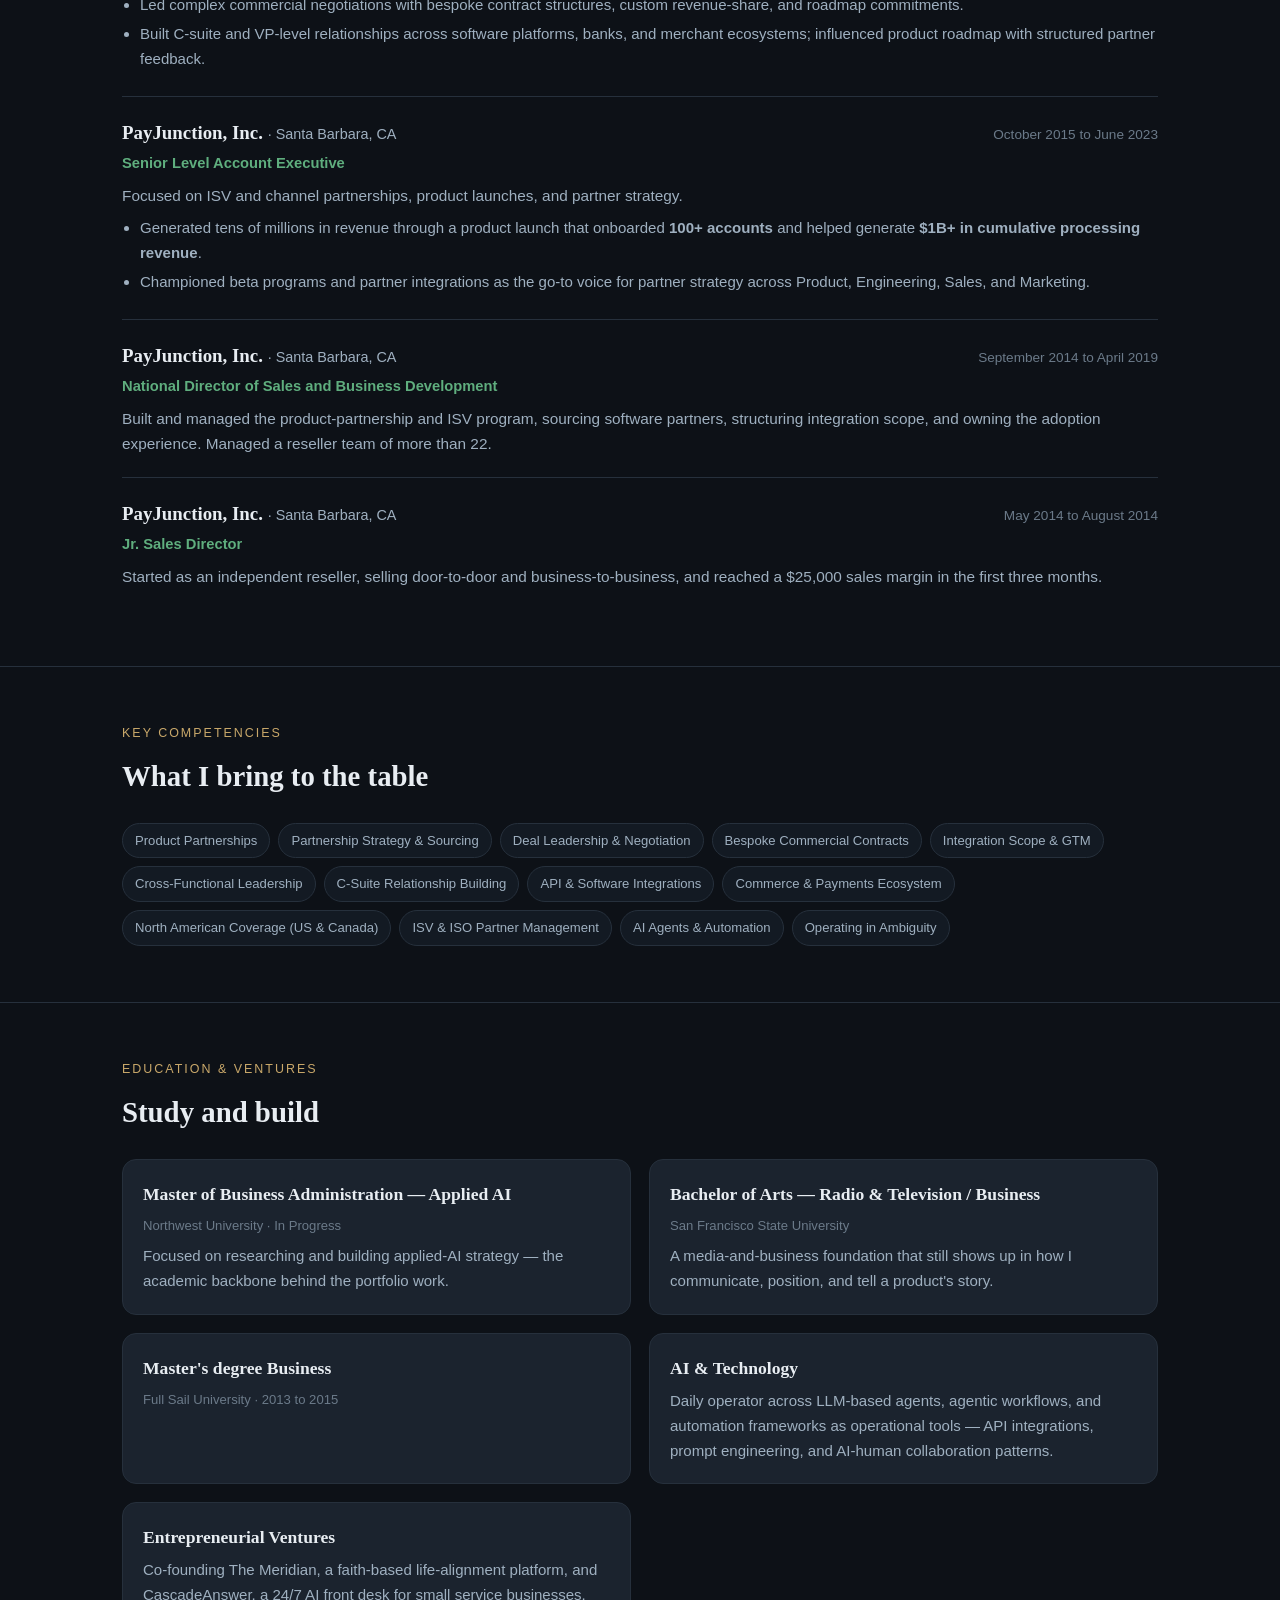
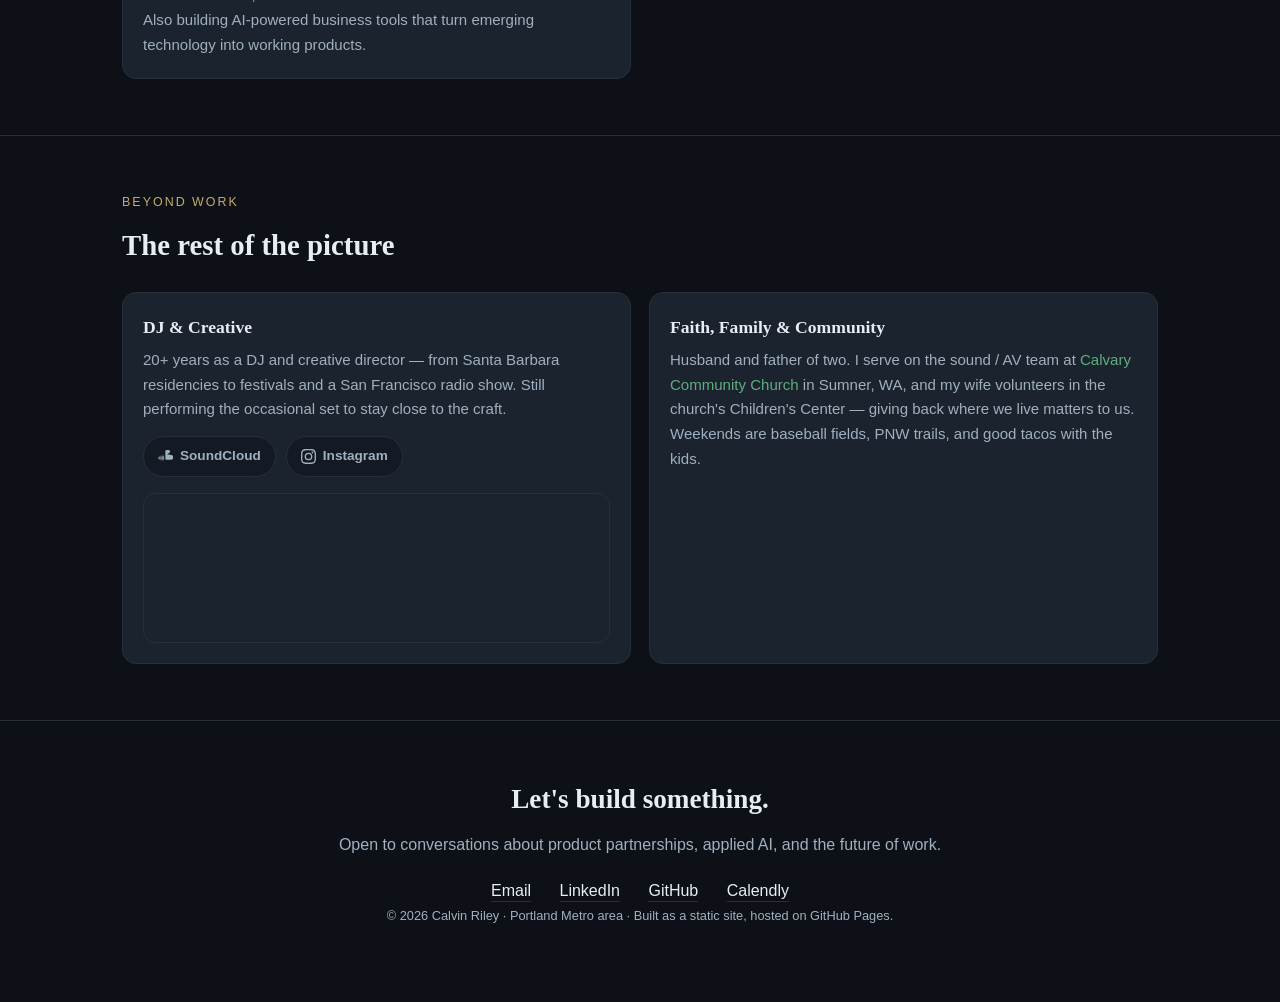
==== commit dd6568fd: "fix: show Portland Metro area instead of Seattle Update the homepage location text in the hero chip," ====
--- a/index.html
+++ b/index.html
@@ -154,7 +154,7 @@
             friction, designing the agent, and pressure-testing it before a real user is at risk.
           </p>
           <div class="meta">
-            <span class="chip">Seattle, WA</span>
+            <span class="chip">Portland Metro area</span>
             <span class="chip">Payments &amp; Commerce</span>
             <span class="chip">ISV &amp; ISO Ecosystem</span>
             <span class="chip">MBA — Applied AI</span>
@@ -251,7 +251,7 @@
 
       <div class="item">
         <div class="top">
-          <h3>Equinox Payments <span class="muted" style="font-weight:400;font-family:var(--font-body);font-size:.9rem;">· Seattle, WA</span></h3>
+          <h3>Equinox Payments <span class="muted" style="font-weight:400;font-family:var(--font-body);font-size:.9rem;">· Portland Metro area</span></h3>
           <span class="when">May 2025 to Present</span>
         </div>
         <p class="role">Director of Sales · Product Partnerships &amp; Channel</p>
@@ -419,7 +419,7 @@
         <a href="https://github.com/calvinrileyii" target="_blank" rel="noopener">GitHub</a>
         <a href="https://calendly.com/calvin-riley" target="_blank" rel="noopener">Calendly</a>
       </div>
-      <p class="tiny">© <span id="year"></span> Calvin Riley · Seattle, WA · Built as a static site, hosted on GitHub Pages.</p>
+      <p class="tiny">© <span id="year"></span> Calvin Riley · Portland Metro area · Built as a static site, hosted on GitHub Pages.</p>
     </div>
   </footer>
 
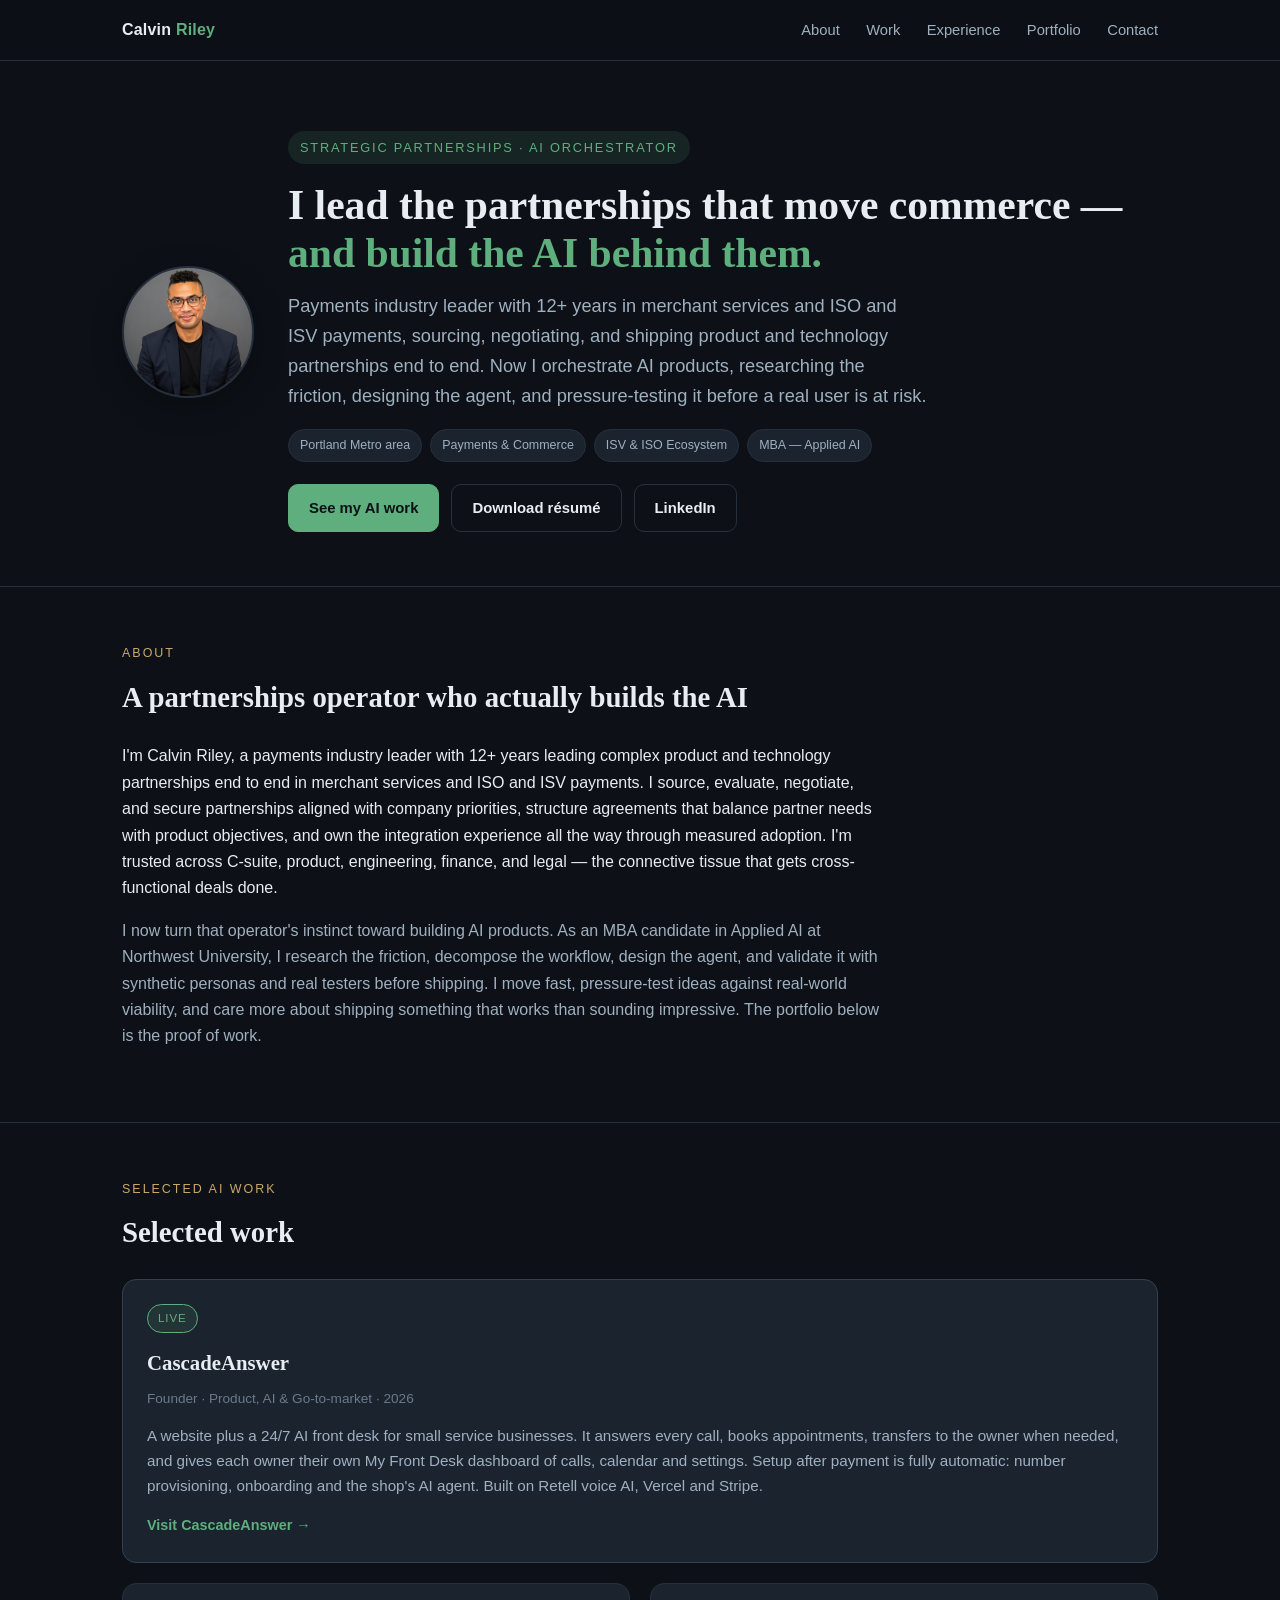
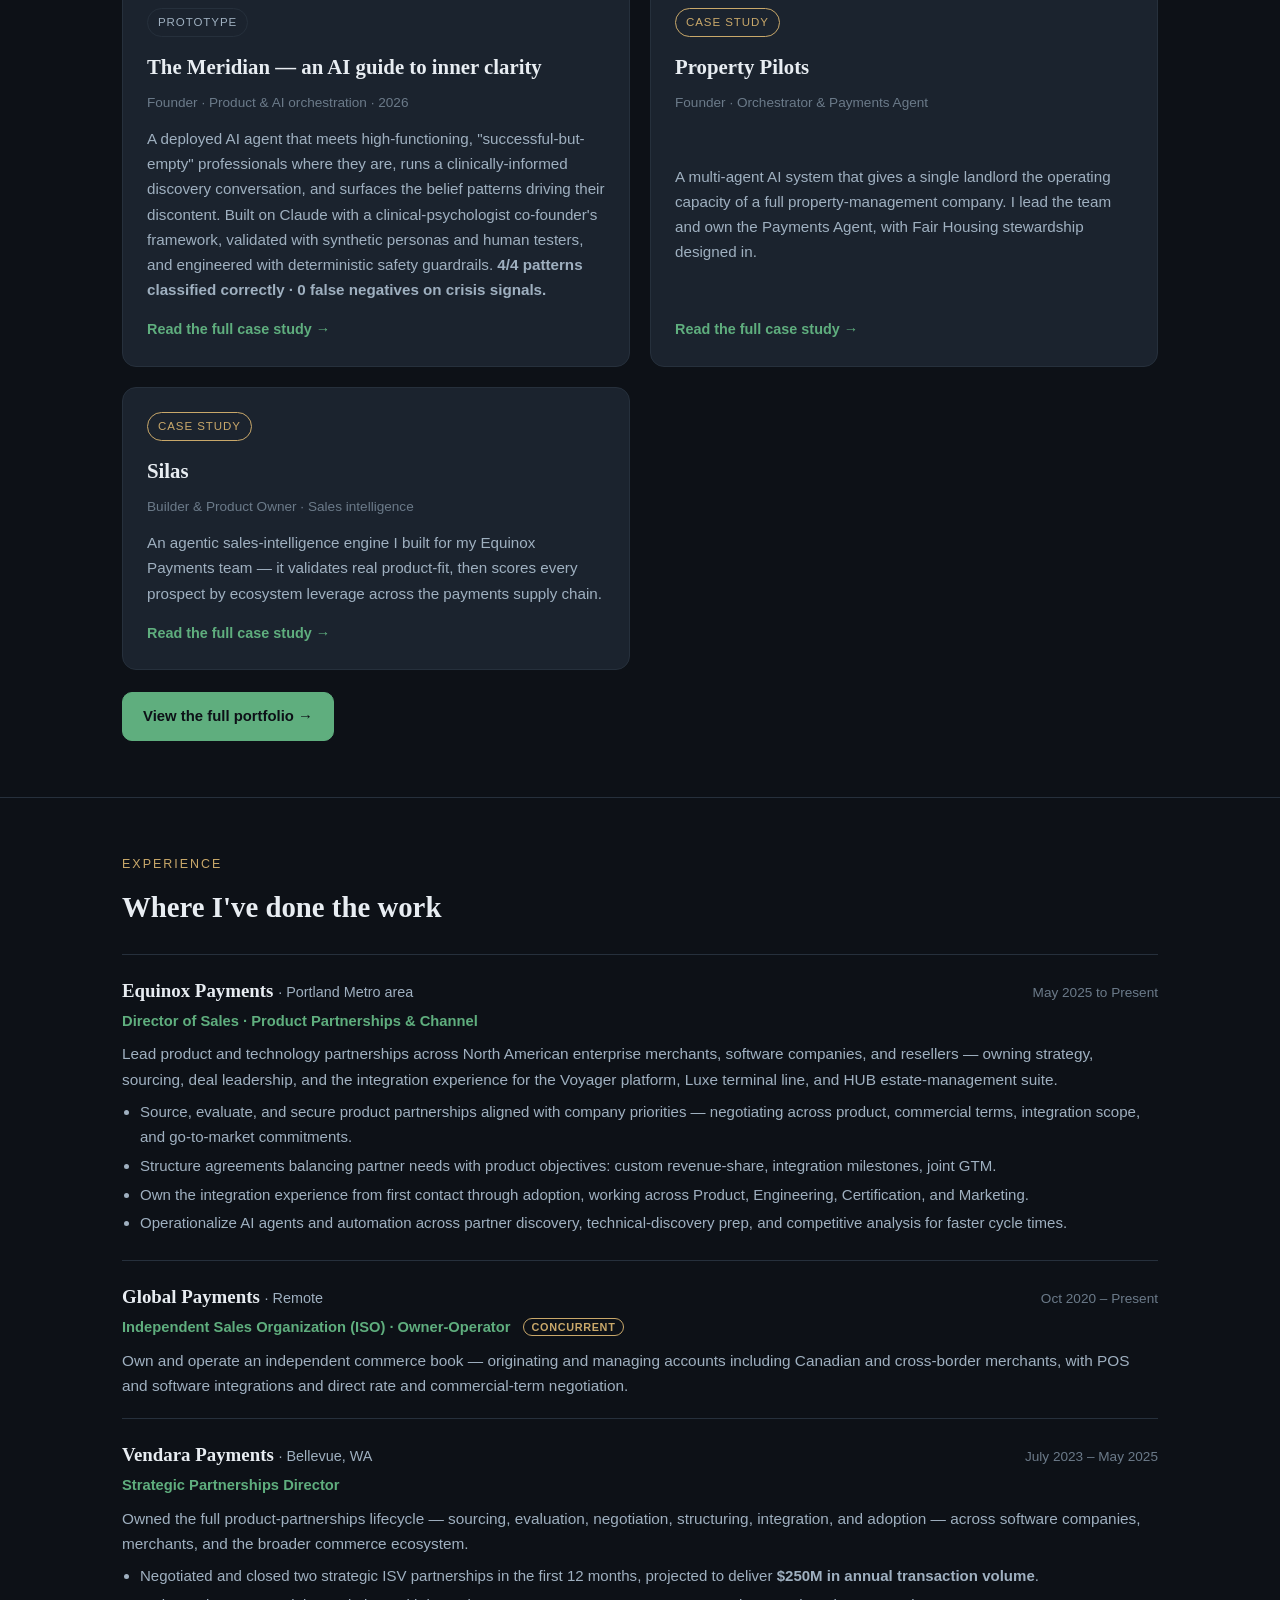
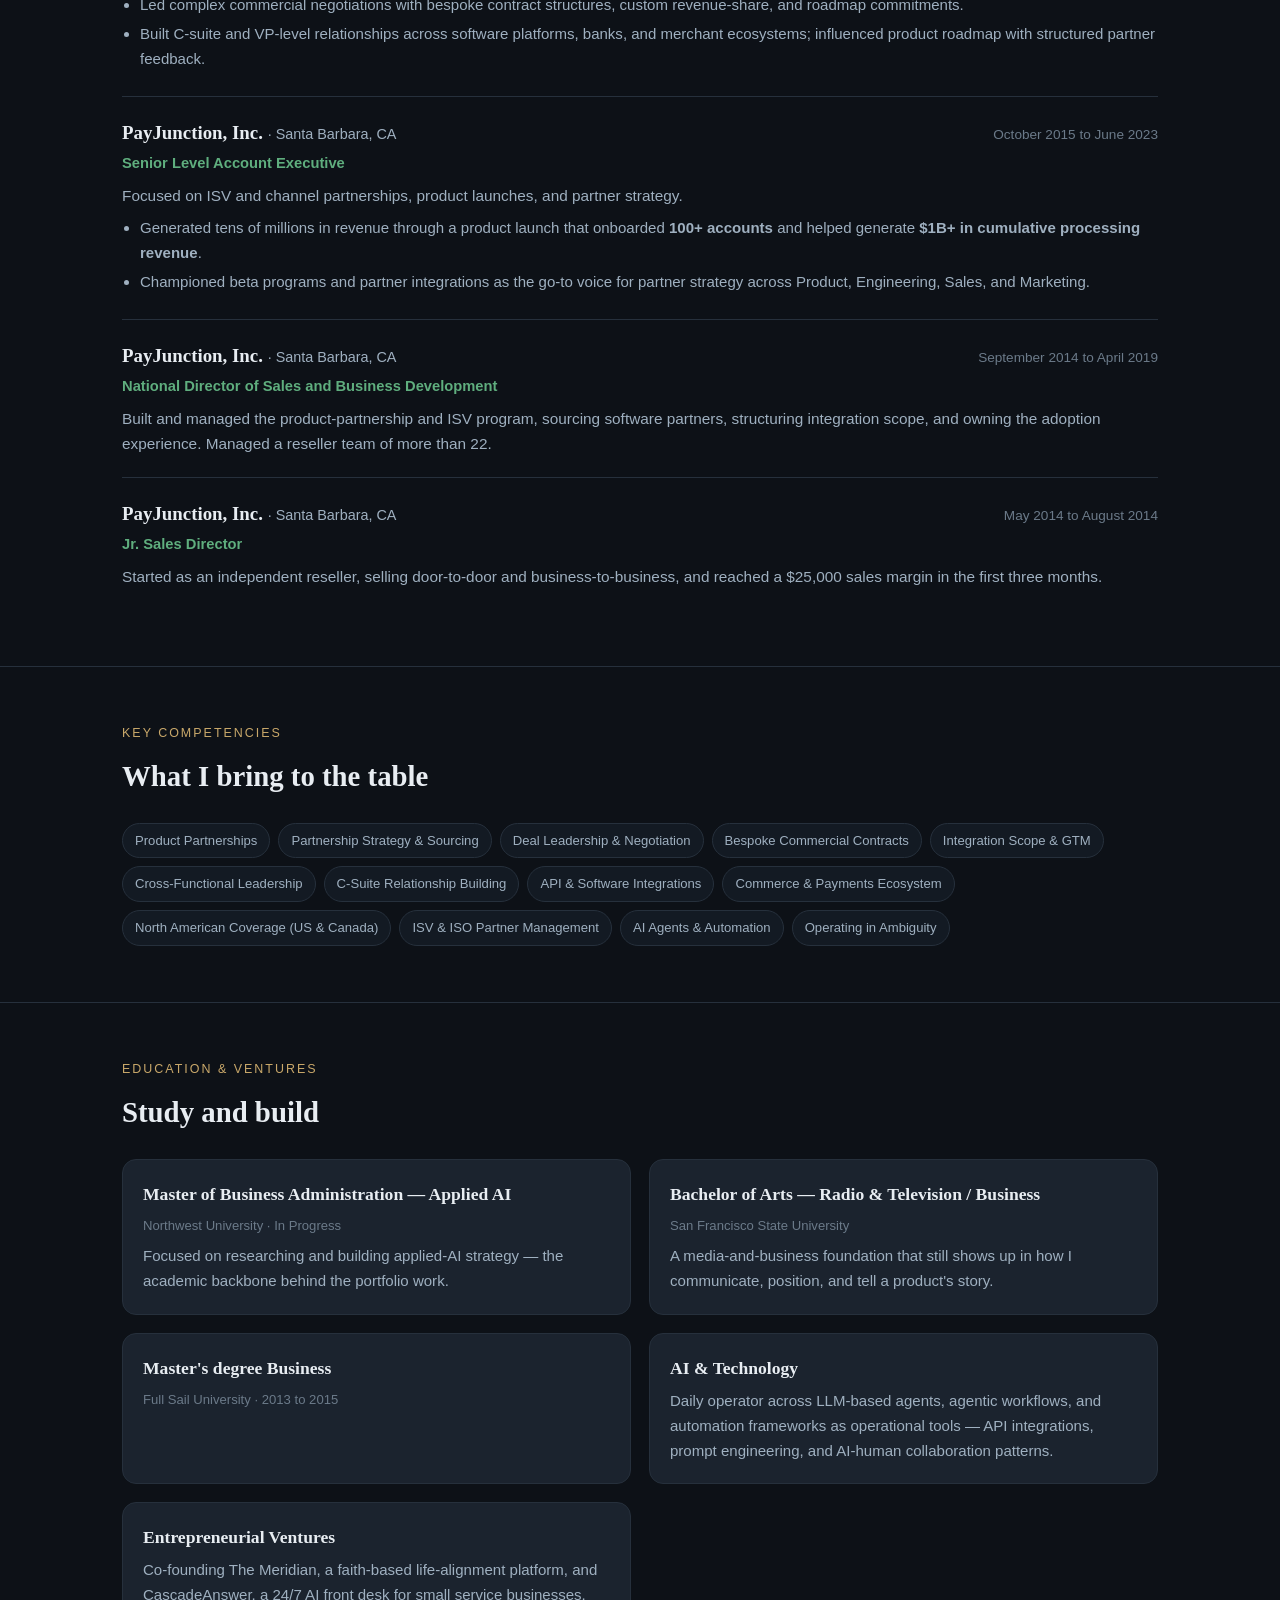
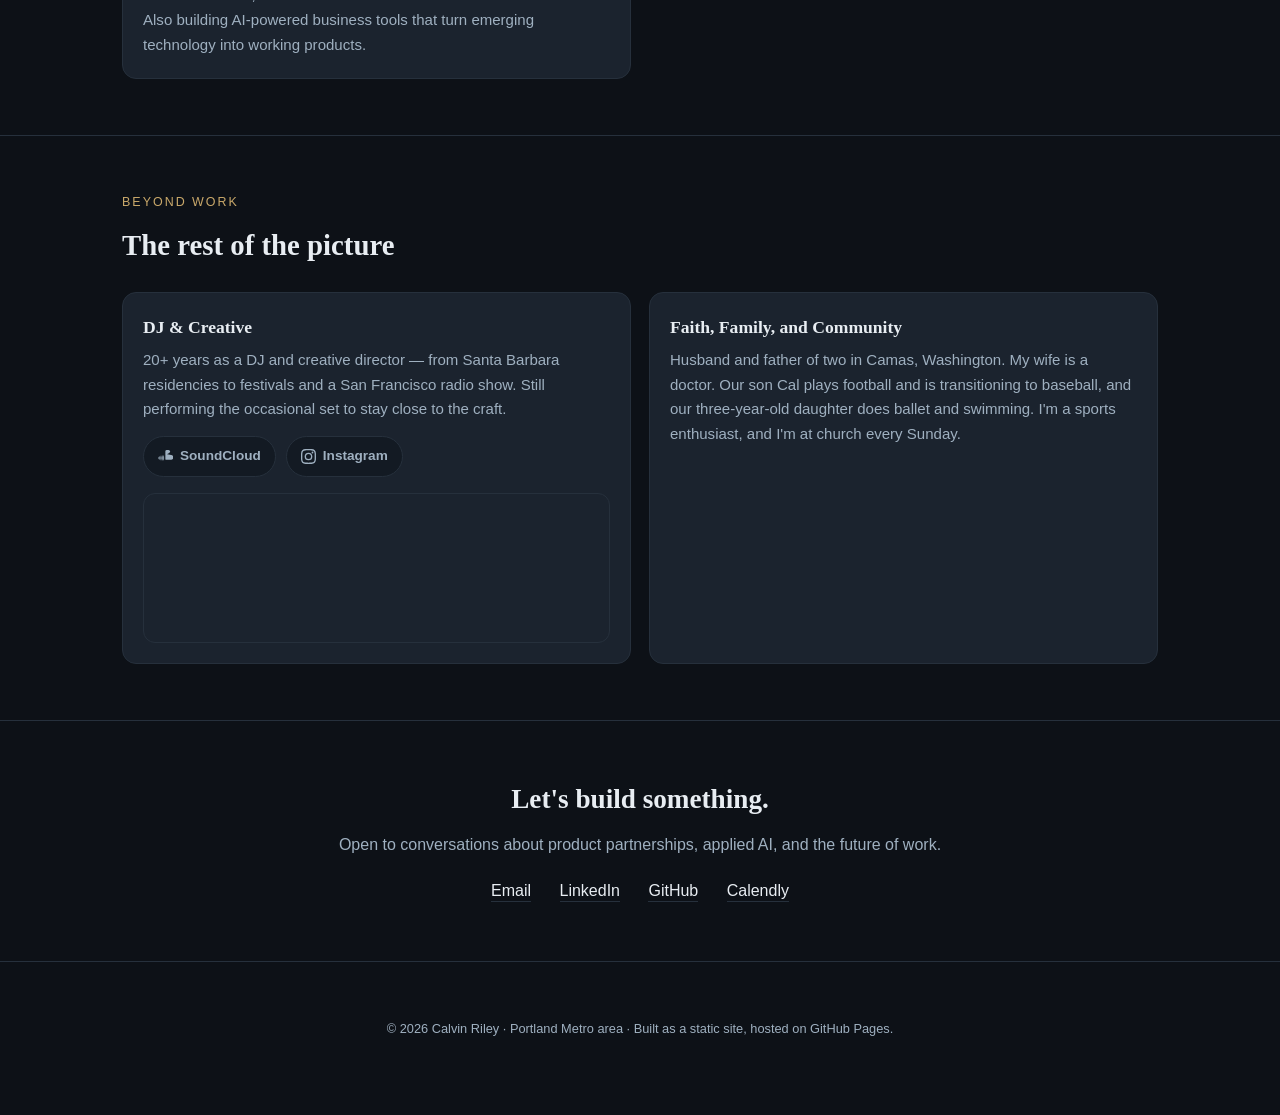
==== commit 217948cb: "feat: reorder selected work and refresh personal bio Put CascadeAnswer, Meridian, Property Pilots, a" ====
--- a/index.html
+++ b/index.html
@@ -194,12 +194,20 @@
   <section id="work">
     <div class="wrap">
       <p class="section-label">Selected AI work</p>
-      <h2 class="sec">Case studies</h2>
+      <h2 class="sec">Selected work</h2>
 
       <div class="projects">
 
-        <a class="card flagship" href="portfolio/meridian.html">
-          <span class="tag live">Live prototype · Deep dive</span>
+        <a class="card flagship" href="https://cascadeanswer.com" target="_blank" rel="noopener">
+          <span class="tag live">Live</span>
+          <h3>CascadeAnswer</h3>
+          <p class="role">Founder · Product, AI &amp; Go-to-market · 2026</p>
+          <p>A website plus a 24/7 AI front desk for small service businesses. It answers every call, books appointments, transfers to the owner when needed, and gives each owner their own My Front Desk dashboard of calls, calendar and settings. Setup after payment is fully automatic: number provisioning, onboarding and the shop's AI agent. Built on Retell voice AI, Vercel and Stripe.</p>
+          <span class="more">Visit CascadeAnswer →</span>
+        </a>
+
+        <a class="card" href="portfolio/meridian.html">
+          <span class="tag">Prototype</span>
           <h3>The Meridian — an AI guide to inner clarity</h3>
           <p class="role">Founder · Product &amp; AI orchestration · 2026</p>
           <p>
@@ -209,14 +217,6 @@
             and engineered with deterministic safety guardrails. <b>4/4 patterns classified correctly · 0 false negatives on crisis signals.</b>
           </p>
           <span class="more">Read the full case study →</span>
-        </a>
-
-        <a class="card" href="https://cascadeanswer.com" target="_blank" rel="noopener">
-          <span class="tag live">Live product</span>
-          <h3>CascadeAnswer</h3>
-          <p class="role">Founder · Product, AI &amp; Go-to-market · 2026</p>
-          <p>A website plus a 24/7 AI front desk for small service businesses. It answers every call, books appointments, transfers to the owner when needed, and gives each owner their own My Front Desk dashboard of calls, calendar and settings. Setup after payment is fully automatic: number provisioning, onboarding and the shop's AI agent. Built on Retell voice AI, Vercel and Stripe.</p>
-          <span class="more">Visit CascadeAnswer →</span>
         </a>
 
         <a class="card" href="portfolio/property-pilots.html">
@@ -401,15 +401,15 @@
           </div>
         </div>
         <div class="panel">
-          <h3>Faith, Family &amp; Community</h3>
-          <p>Husband and father of two. I serve on the sound / AV team at <a href="https://www.wearecalvary.com/" target="_blank" rel="noopener">Calvary Community Church</a> in Sumner, WA, and my wife volunteers in the church's Children's Center — giving back where we live matters to us. Weekends are baseball fields, PNW trails, and good tacos with the kids.</p>
-        </div>
-      </div>
-    </div>
-  </section>
-
-  <!-- CONTACT / FOOTER -->
-  <footer class="footer" id="contact">
+          <h3>Faith, Family, and Community</h3>
+          <p>Husband and father of two in Camas, Washington. My wife is a doctor. Our son Cal plays football and is transitioning to baseball, and our three-year-old daughter does ballet and swimming. I'm a sports enthusiast, and I'm at church every Sunday.</p>
+        </div>
+      </div>
+    </div>
+  </section>
+
+  <!-- CONTACT -->
+  <section id="contact" class="footer">
     <div class="wrap">
       <h2>Let's build something.</h2>
       <p>Open to conversations about product partnerships, applied AI, and the future of work.</p>
@@ -419,6 +419,11 @@
         <a href="https://github.com/calvinrileyii" target="_blank" rel="noopener">GitHub</a>
         <a href="https://calendly.com/calvin-riley" target="_blank" rel="noopener">Calendly</a>
       </div>
+    </div>
+  </section>
+
+  <footer class="footer">
+    <div class="wrap">
       <p class="tiny">© <span id="year"></span> Calvin Riley · Portland Metro area · Built as a static site, hosted on GitHub Pages.</p>
     </div>
   </footer>
